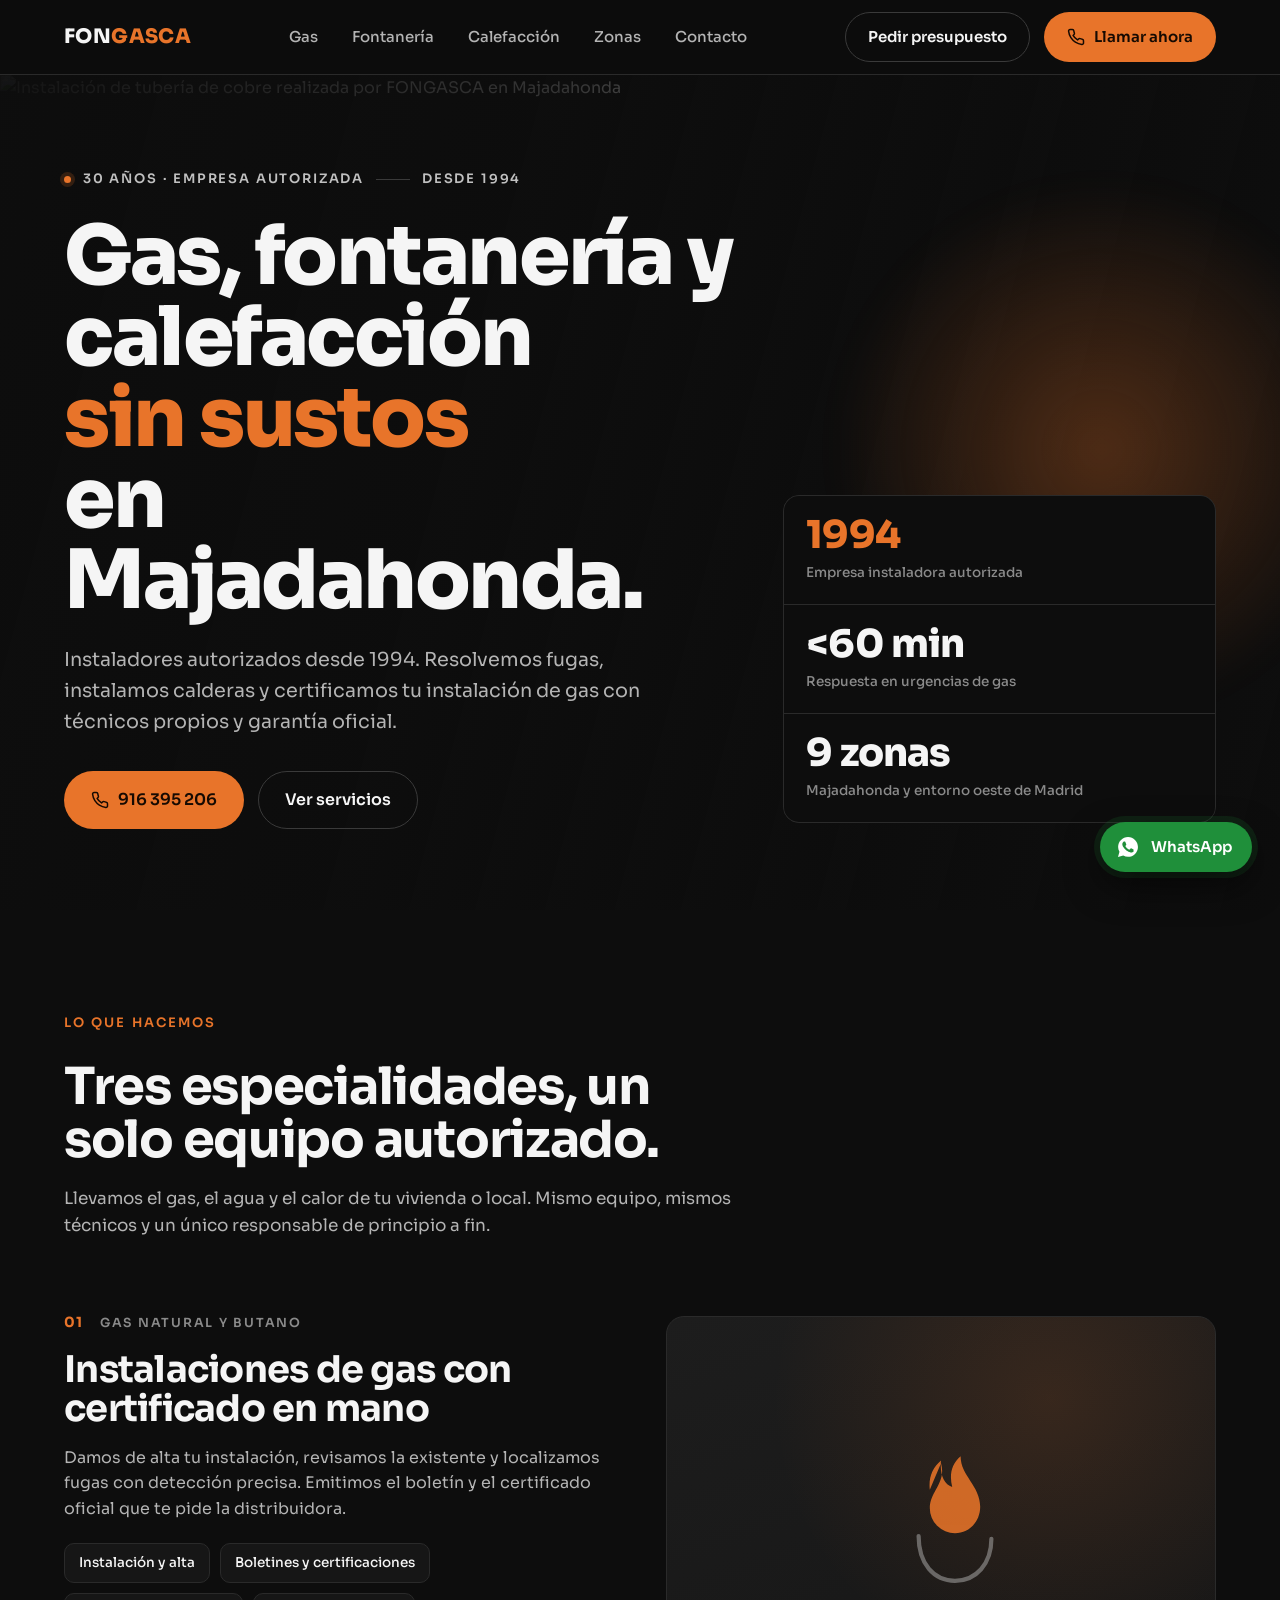
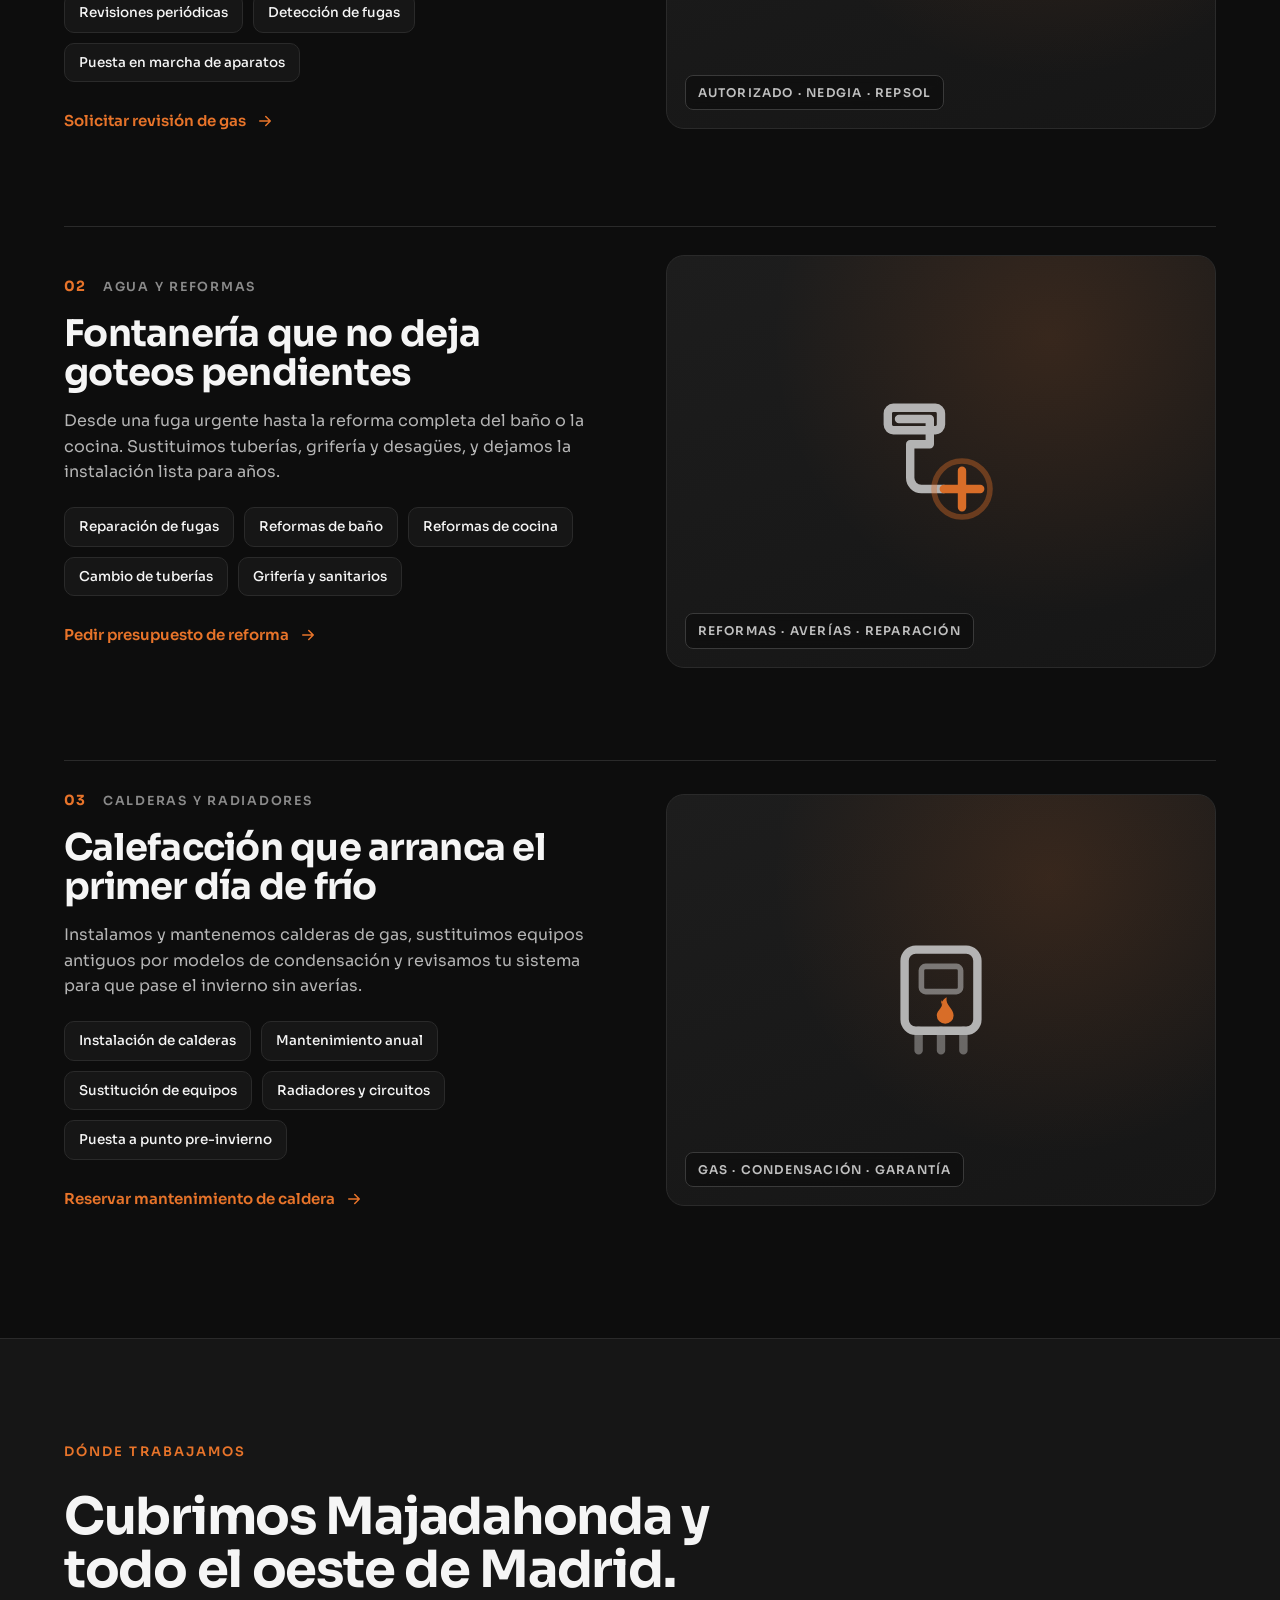
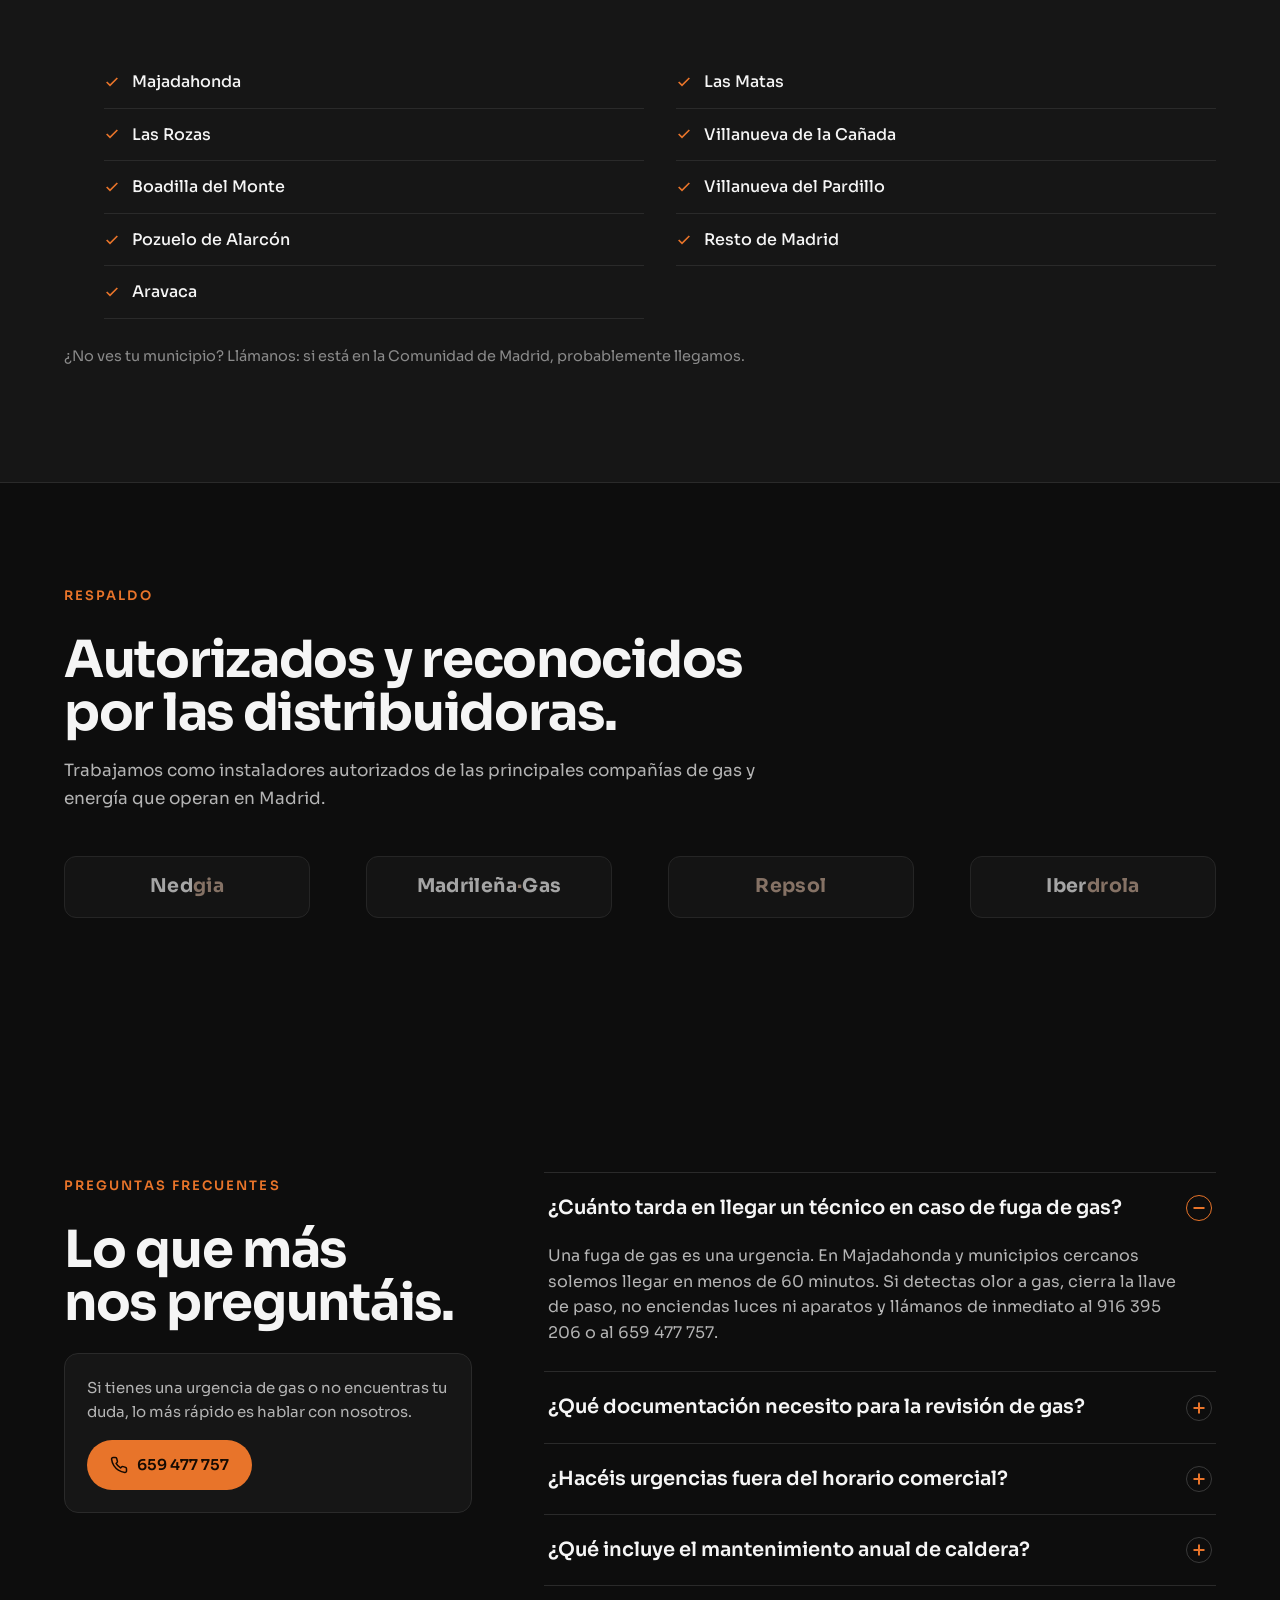
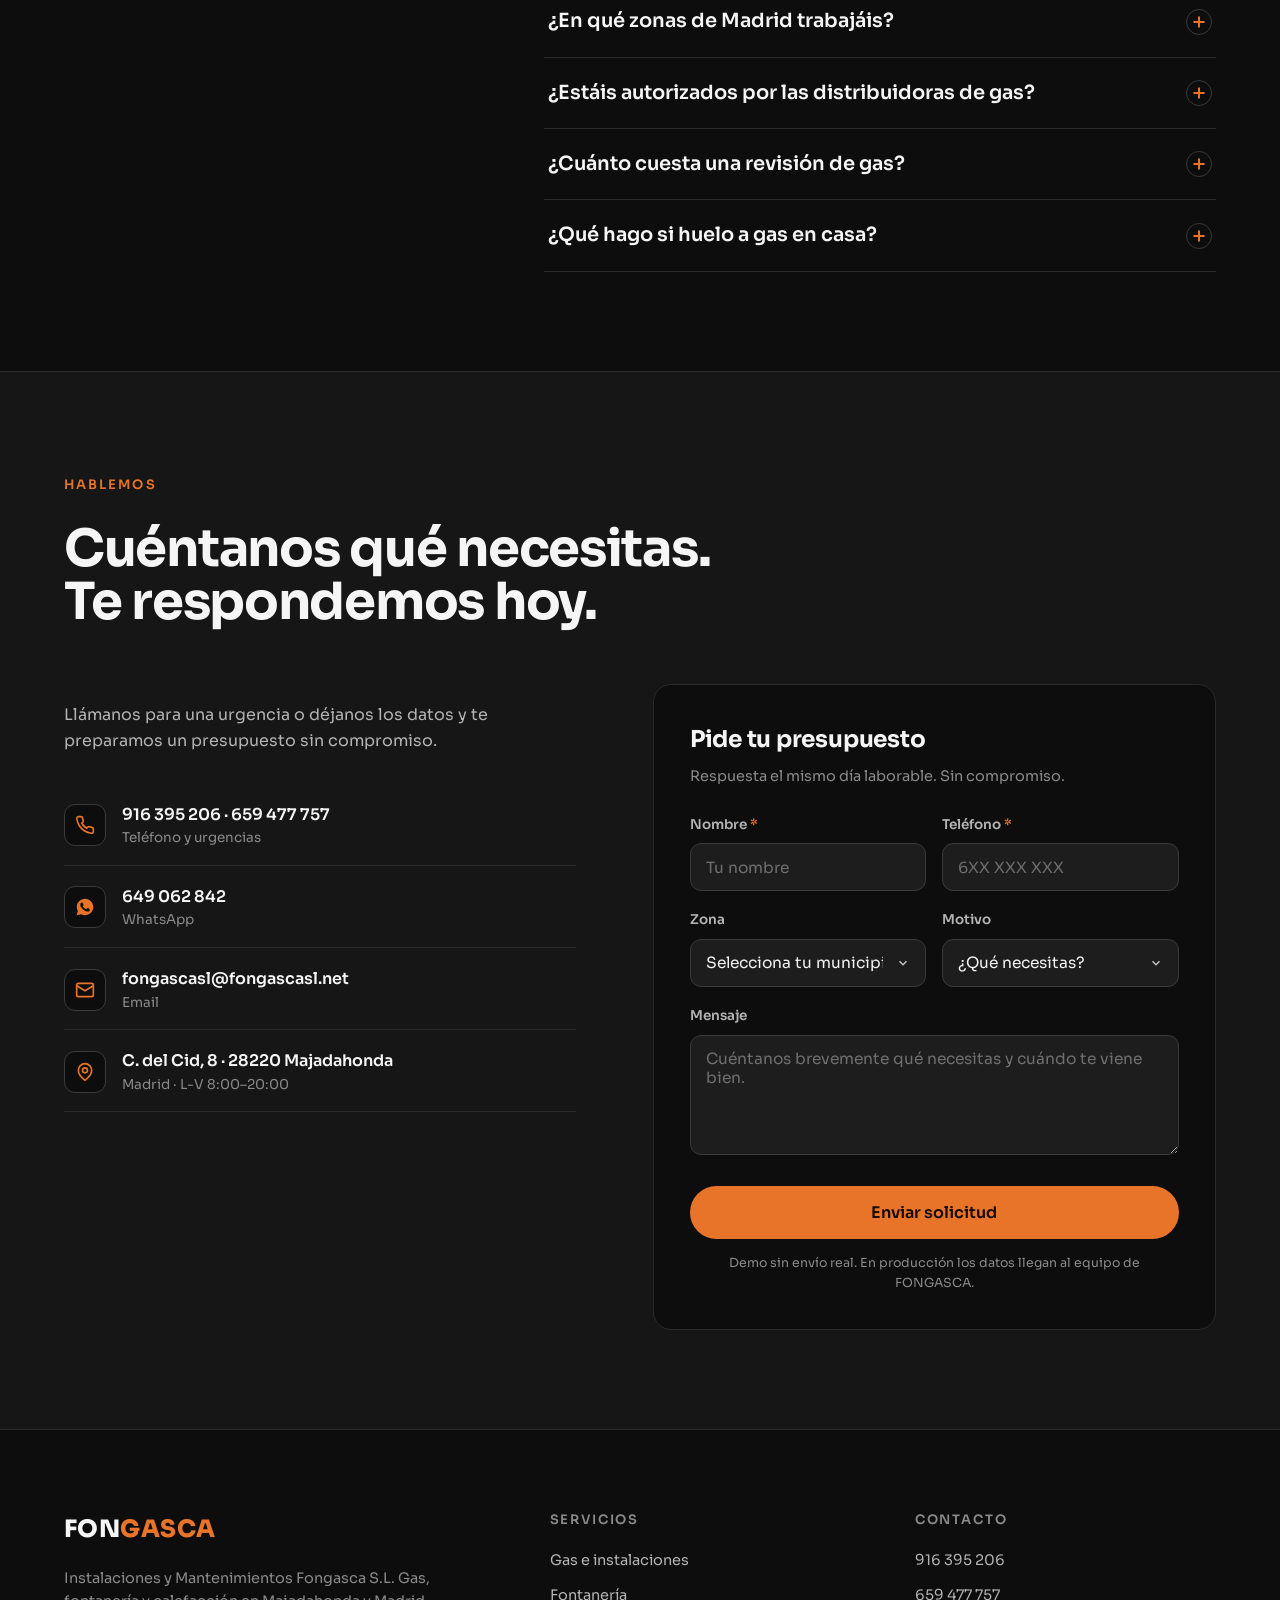
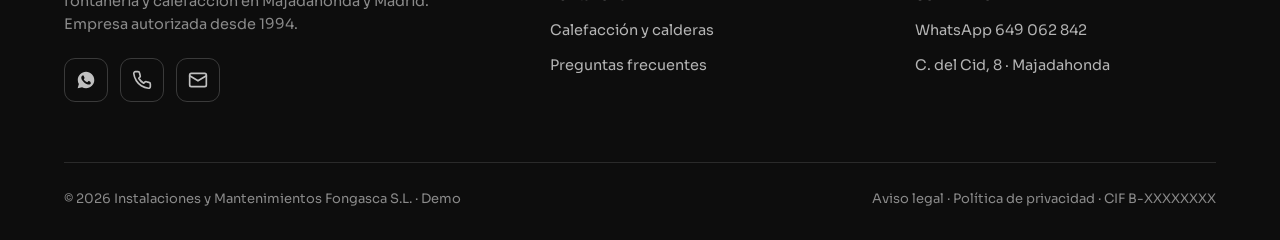
==== index.html @ b3e2d8f8 "Eliminar iframe del mapa de la sección Zonas Quita por completo la sección del mapa (iframe de OpenS" ====
<!DOCTYPE html>
<html lang="es">
<head>
<meta charset="UTF-8">
<meta name="viewport" content="width=device-width, initial-scale=1">
<title>Fontanería, Gas y Calefacción Majadahonda · FONGASCA · Desde 1994</title>
<meta name="description" content="Instalación y mantenimiento de gas, fontanería y calefacción en Majadahonda y Madrid. Empresa autorizada desde 1994. Urgencias 24h. Llama: 916 395 206">
<meta name="author" content="FONGASCA S.L.">
<meta name="robots" content="index, follow, max-image-preview:large">
<meta name="theme-color" content="#0d0d0d">

<!-- GEO signals -->
<meta name="geo.region" content="ES-MD">
<meta name="geo.placename" content="Majadahonda, Madrid, España">
<meta name="ICBM" content="40.4703, -3.8851">

<!-- Open Graph -->
<meta property="og:type" content="website">
<meta property="og:locale" content="es_ES">
<meta property="og:site_name" content="FONGASCA S.L.">
<meta property="og:title" content="Fontanería, Gas y Calefacción Majadahonda · FONGASCA · Desde 1994">
<meta property="og:description" content="Instalación y mantenimiento de gas, fontanería y calefacción en Majadahonda y Madrid. Empresa autorizada desde 1994. Urgencias 24h.">
<meta property="og:image" content="https://fongascasl.net/wp-content/uploads/tuberias-cobre-Fongasca-Majadahonda-Madrid.jpg">
<meta property="og:image:width" content="1200">
<meta property="og:image:height" content="630">
<meta property="og:image:alt" content="Instalación de tubería de cobre realizada por FONGASCA en Majadahonda, Madrid">

<!-- Twitter -->
<meta name="twitter:card" content="summary_large_image">
<meta name="twitter:title" content="Fontanería, Gas y Calefacción Majadahonda · FONGASCA · Desde 1994">
<meta name="twitter:description" content="Gas, fontanería y calefacción en Majadahonda y Madrid. Empresa autorizada desde 1994. Urgencias 24h.">
<meta name="twitter:image" content="https://fongascasl.net/wp-content/uploads/tuberias-cobre-Fongasca-Majadahonda-Madrid.jpg">

<link rel="preconnect" href="https://fonts.googleapis.com">
<link rel="preconnect" href="https://fonts.gstatic.com" crossorigin>
<link rel="preconnect" href="https://fongascasl.net">
<link href="https://fonts.googleapis.com/css2?family=Sora:wght@300;400;500;600;700;800&display=swap" rel="stylesheet">

<!-- JSON-LD: LocalBusiness + AggregateRating -->
<script type="application/ld+json">
{
  "@context": "https://schema.org",
  "@type": "PlumbingService",
  "@id": "https://fongascasl.net/#business",
  "name": "Instalaciones y Mantenimientos Fongasca S.L.",
  "alternateName": "FONGASCA S.L.",
  "description": "Empresa autorizada de instalación y mantenimiento de gas, fontanería y calefacción en Majadahonda y Madrid desde 1994.",
  "url": "https://fongascasl.net/",
  "logo": "https://fongascasl.net/wp-content/uploads/logo-fongasca-1.png",
  "image": "https://fongascasl.net/wp-content/uploads/tuberias-cobre-Fongasca-Majadahonda-Madrid.jpg",
  "telephone": "+34916395206",
  "email": "fongascasl@fongascasl.net",
  "foundingDate": "1994",
  "priceRange": "€€",
  "address": {
    "@type": "PostalAddress",
    "streetAddress": "C. del Cid, 8",
    "addressLocality": "Majadahonda",
    "addressRegion": "Madrid",
    "postalCode": "28220",
    "addressCountry": "ES"
  },
  "geo": {
    "@type": "GeoCoordinates",
    "latitude": 40.4703,
    "longitude": -3.8851
  },
  "openingHoursSpecification": [{
    "@type": "OpeningHoursSpecification",
    "dayOfWeek": ["Monday", "Tuesday", "Wednesday", "Thursday", "Friday"],
    "opens": "08:00",
    "closes": "20:00"
  }],
  "areaServed": [
    {"@type": "City", "name": "Majadahonda"},
    {"@type": "City", "name": "Las Rozas"},
    {"@type": "City", "name": "Boadilla del Monte"},
    {"@type": "City", "name": "Pozuelo de Alarcón"},
    {"@type": "City", "name": "Aravaca"},
    {"@type": "City", "name": "Las Matas"},
    {"@type": "City", "name": "Villanueva de la Cañada"},
    {"@type": "City", "name": "Villanueva del Pardillo"},
    {"@type": "City", "name": "Madrid"}
  ],
  "makesOffer": [
    {"@type": "Offer", "itemOffered": {"@type": "Service", "name": "Instalación y mantenimiento de gas"}},
    {"@type": "Offer", "itemOffered": {"@type": "Service", "name": "Fontanería y reformas de baño y cocina"}},
    {"@type": "Offer", "itemOffered": {"@type": "Service", "name": "Instalación y mantenimiento de calefacción y calderas"}}
  ],
  "aggregateRating": {
    "@type": "AggregateRating",
    "ratingValue": "5",
    "reviewCount": "47",
    "bestRating": "5",
    "worstRating": "1"
  }
}
</script>

<!-- JSON-LD: BreadcrumbList -->
<script type="application/ld+json">
{
  "@context": "https://schema.org",
  "@type": "BreadcrumbList",
  "itemListElement": [
    {"@type": "ListItem", "position": 1, "name": "Inicio", "item": "https://fongascasl.net/"},
    {"@type": "ListItem", "position": 2, "name": "Servicios", "item": "https://fongascasl.net/#servicios"},
    {"@type": "ListItem", "position": 3, "name": "Contacto", "item": "https://fongascasl.net/#contacto"}
  ]
}
</script>

<!-- JSON-LD: HowTo -->
<script type="application/ld+json">
{
  "@context": "https://schema.org",
  "@type": "HowTo",
  "name": "Cómo solicitar un servicio de gas o fontanería en Majadahonda",
  "description": "Proceso para solicitar un servicio de gas, fontanería o calefacción con FONGASCA en Majadahonda y Madrid.",
  "totalTime": "PT24H",
  "step": [
    {"@type": "HowToStep", "position": 1, "name": "Contacta", "text": "Llámanos o escríbenos por WhatsApp."},
    {"@type": "HowToStep", "position": 2, "name": "Diagnóstico", "text": "Describimos la avería o instalación que necesitas."},
    {"@type": "HowToStep", "position": 3, "name": "Técnico", "text": "Enviamos un técnico autorizado a tu domicilio."},
    {"@type": "HowToStep", "position": 4, "name": "Garantía", "text": "Trabajo garantizado con certificado oficial."}
  ]
}
</script>

<!-- JSON-LD: FAQPage (sincronizado con el DOM) -->
<script type="application/ld+json">
{
  "@context": "https://schema.org",
  "@type": "FAQPage",
  "mainEntity": [
    {"@type": "Question", "name": "¿Cuánto tarda en llegar un técnico en caso de fuga de gas?", "acceptedAnswer": {"@type": "Answer", "text": "Una fuga de gas es una urgencia. En Majadahonda y municipios cercanos solemos llegar en menos de 60 minutos. Si detectas olor a gas, cierra la llave de paso, no enciendas luces ni aparatos y llámanos de inmediato al 916 395 206 o al 659 477 757."}},
    {"@type": "Question", "name": "¿Qué documentación necesito para la revisión de gas?", "acceptedAnswer": {"@type": "Answer", "text": "Para la revisión periódica de gas basta con el DNI del titular y, si lo tienes a mano, el último certificado o boletín de la instalación. Nosotros emitimos el certificado oficial correspondiente al finalizar la revisión."}},
    {"@type": "Question", "name": "¿Hacéis urgencias fuera del horario comercial?", "acceptedAnswer": {"@type": "Answer", "text": "Sí. Atendemos urgencias de gas, fugas de agua y averías de calefacción fuera del horario habitual. Para urgencias el canal más rápido es el teléfono 659 477 757 o el WhatsApp 649 062 842."}},
    {"@type": "Question", "name": "¿Qué incluye el mantenimiento anual de caldera?", "acceptedAnswer": {"@type": "Answer", "text": "El mantenimiento anual incluye limpieza del quemador y del intercambiador, revisión de la combustión y de presiones, comprobación de la estanqueidad, análisis de gases y emisión del certificado. Dejamos la caldera lista y segura para la temporada de frío."}},
    {"@type": "Question", "name": "¿En qué zonas de Madrid trabajáis?", "acceptedAnswer": {"@type": "Answer", "text": "Trabajamos en Majadahonda, Las Rozas, Boadilla del Monte, Pozuelo de Alarcón, Aravaca, Las Matas, Villanueva de la Cañada, Villanueva del Pardillo y el resto de la Comunidad de Madrid."}},
    {"@type": "Question", "name": "¿Estáis autorizados por las distribuidoras de gas?", "acceptedAnswer": {"@type": "Answer", "text": "Sí. Somos empresa instaladora autorizada desde 1994 y colaboramos con Nedgia, Madrileña de Gas, Repsol e Iberdrola. Todos nuestros trabajos se entregan con el certificado oficial correspondiente."}},
    {"@type": "Question", "name": "¿Cuánto cuesta una revisión de gas?", "acceptedAnswer": {"@type": "Answer", "text": "El precio depende del tipo de instalación y de los aparatos a revisar. Te damos un presupuesto cerrado y sin compromiso antes de empezar: llámanos al 916 395 206 o escríbenos por WhatsApp al 649 062 842."}},
    {"@type": "Question", "name": "¿Qué hago si huelo a gas en casa?", "acceptedAnswer": {"@type": "Answer", "text": "Cierra la llave general de gas, abre puertas y ventanas para ventilar y no acciones ningún interruptor, timbre ni aparato eléctrico. Sal de la vivienda y llámanos desde fuera al 916 395 206 o al 659 477 757."}}
  ]
}
</script>

<style>
:root{
  --bg:#0d0d0d;
  --bg-elev:#161616;
  --bg-elev-2:#1d1d1d;
  --fire:#E8742A;
  --fire-soft:#f0945a;
  --silver:#C0C0C0;
  --ink:#F5F5F5;
  --ink-dim:#b4b4b4;
  --ink-faint:#8a8a8a;
  --line:#2a2a2a;
  --line-bright:#3a3a3a;
  --maxw:1280px;
  --z-fab:60;
  --z-header:50;
  --z-overlay:40;
}
*{box-sizing:border-box}
html{scroll-behavior:smooth}
@media (prefers-reduced-motion: reduce){html{scroll-behavior:auto}}
body{
  margin:0;
  background:var(--bg);
  color:var(--ink);
  font-family:'Sora',system-ui,-apple-system,sans-serif;
  font-weight:400;
  line-height:1.6;
  -webkit-font-smoothing:antialiased;
  text-rendering:optimizeLegibility;
  overflow-x:hidden;
}
a{color:inherit;text-decoration:none}
img{display:block;max-width:100%}
button{font-family:inherit;cursor:pointer}
::selection{background:var(--fire);color:#0d0d0d}
:focus-visible{outline:2px solid var(--fire);outline-offset:3px;border-radius:2px}

.wrap{max-width:var(--maxw);margin-inline:auto;padding-inline:clamp(20px,5vw,64px)}

/* ---------- Header ---------- */
.site-header{
  position:sticky;top:0;z-index:var(--z-header);
  background:rgba(13,13,13,0.82);
  backdrop-filter:saturate(140%) blur(10px);
  border-bottom:1px solid var(--line);
}
.header-inner{display:flex;align-items:center;justify-content:space-between;gap:24px;height:74px}
.brand{display:flex;align-items:center;gap:14px;min-width:0}
.brand img{height:38px;width:auto}
.brand-fallback{font-weight:800;letter-spacing:.02em;font-size:20px;color:var(--ink)}
.brand-fallback span{color:var(--fire)}
.nav{display:flex;align-items:center;gap:34px}
.nav a{font-size:15px;font-weight:500;color:var(--ink-dim);position:relative;padding-block:6px;transition:color .2s ease}
.nav a:hover{color:var(--ink)}
.nav a::after{content:"";position:absolute;left:0;bottom:0;height:2px;width:0;background:var(--fire);transition:width .25s ease}
.nav a:hover::after{width:100%}
.btn{
  display:inline-flex;align-items:center;gap:9px;
  font-weight:600;font-size:15px;border-radius:999px;
  padding:12px 22px;border:1px solid transparent;
  transition:transform .15s ease, background .2s ease, border-color .2s ease;
  min-height:44px;
}
.btn:active{transform:scale(.97)}
.btn-fire{background:var(--fire);color:#160a02}
.btn-fire:hover{background:var(--fire-soft)}
.btn-ghost{border-color:var(--line-bright);color:var(--ink)}
.btn-ghost:hover{border-color:var(--silver);background:var(--bg-elev)}
.header-cta{display:flex;align-items:center;gap:14px}
.nav-toggle{display:none;background:none;border:1px solid var(--line-bright);border-radius:10px;width:46px;height:46px;color:var(--ink)}
.nav-toggle svg{width:22px;height:22px}

/* ---------- Hero ---------- */
.hero{position:relative;min-height:clamp(620px,92vh,920px);display:flex;align-items:flex-end;overflow:hidden}
.hero-media{position:absolute;inset:0;z-index:0}
.hero-media img{width:100%;height:100%;object-fit:cover;object-position:center 30%;filter:contrast(1.05) brightness(.62) saturate(1.05)}
.hero-media::after{
  content:"";position:absolute;inset:0;
  background:
    linear-gradient(105deg, rgba(13,13,13,.95) 0%, rgba(13,13,13,.72) 38%, rgba(13,13,13,.18) 70%, rgba(13,13,13,.55) 100%),
    linear-gradient(0deg, rgba(13,13,13,.96) 2%, rgba(13,13,13,0) 42%);
}
.hero-glow{position:absolute;z-index:1;right:-10%;top:8%;width:48vw;height:48vw;max-width:680px;max-height:680px;
  background:radial-gradient(circle, rgba(232,116,42,.30), rgba(232,116,42,0) 62%);filter:blur(14px);pointer-events:none}
.hero-inner{position:relative;z-index:2;width:100%;padding-block:clamp(56px,9vh,120px)}
.hero-grid{display:grid;grid-template-columns:minmax(0,1.55fr) minmax(0,1fr);gap:48px;align-items:end}
.credential{
  display:inline-flex;align-items:center;gap:12px;
  font-size:13px;font-weight:600;letter-spacing:.14em;text-transform:uppercase;
  color:var(--silver);margin-bottom:26px;
}
.credential .dot{width:7px;height:7px;border-radius:50%;background:var(--fire);box-shadow:0 0 0 4px rgba(232,116,42,.18)}
.credential .bar{width:34px;height:1px;background:var(--line-bright)}
h1.hero-title{
  font-size:clamp(2.6rem,6.4vw,5.4rem);
  line-height:.99;font-weight:800;letter-spacing:-.03em;
  margin:0 0 24px;text-wrap:balance;
}
h1.hero-title em{font-style:normal;color:var(--fire);display:inline-block}
.hero-sub{font-size:clamp(1.02rem,1.5vw,1.22rem);color:var(--ink-dim);max-width:46ch;margin:0 0 34px;text-wrap:pretty}
.hero-actions{display:flex;flex-wrap:wrap;gap:14px;align-items:center}
.hero-actions .btn{padding:15px 26px;font-size:16px}
.hero-side{padding-bottom:6px}
.hero-stats{display:grid;gap:1px;background:var(--line);border:1px solid var(--line);border-radius:16px;overflow:hidden}
.hero-stat{background:var(--bg);padding:20px 22px}
.hero-stat b{display:block;font-size:clamp(1.7rem,3vw,2.4rem);font-weight:800;color:var(--ink);letter-spacing:-.02em;line-height:1}
.hero-stat span{display:block;margin-top:8px;font-size:13.5px;color:var(--ink-faint);font-weight:500}
.hero-stat.accent b{color:var(--fire)}

/* ---------- Section shared ---------- */
.section{padding-block:clamp(72px,11vh,140px);position:relative}
.section-head{max-width:62ch}
.kicker{font-size:13px;font-weight:600;letter-spacing:.16em;text-transform:uppercase;color:var(--fire)}
h2.section-title{font-size:clamp(1.9rem,4.2vw,3.2rem);font-weight:700;letter-spacing:-.025em;line-height:1.04;margin:.5em 0 0;text-wrap:balance}
.section-lead{color:var(--ink-dim);font-size:1.06rem;margin-top:18px;max-width:54ch;text-wrap:pretty}

/* ---------- Servicios (editorial asimétrico) ---------- */
.services{display:flex;flex-direction:column;gap:clamp(28px,5vw,64px);margin-top:clamp(44px,6vw,72px)}
.svc{
  display:grid;gap:clamp(24px,4vw,56px);align-items:center;
  grid-template-columns:minmax(0,1fr) minmax(0,1fr);
  padding-block:clamp(20px,3vw,28px);
  border-top:1px solid var(--line);
}
.svc:first-child{border-top:none;padding-top:0}
.svc:nth-child(even) .svc-visual{order:2}
.svc-index{display:flex;align-items:baseline;gap:16px;margin-bottom:18px}
.svc-index .num{font-size:14px;font-weight:700;color:var(--fire);letter-spacing:.1em}
.svc-index .tag{font-size:12.5px;font-weight:600;letter-spacing:.14em;text-transform:uppercase;color:var(--ink-faint)}
.svc h3{font-size:clamp(1.55rem,3vw,2.3rem);font-weight:700;letter-spacing:-.02em;margin:0 0 16px;line-height:1.05}
.svc p{color:var(--ink-dim);margin:0 0 22px;max-width:48ch}
.svc-list{list-style:none;margin:0 0 26px;padding:0;display:flex;flex-wrap:wrap;gap:10px}
.svc-list li{
  font-size:13.5px;font-weight:500;color:var(--ink);
  background:var(--bg-elev);border:1px solid var(--line);
  padding:8px 14px;border-radius:10px;
}
.svc-link{display:inline-flex;align-items:center;gap:10px;font-weight:600;color:var(--fire);font-size:15px}
.svc-link svg{width:18px;height:18px;transition:transform .2s ease}
.svc-link:hover svg{transform:translateX(4px)}
.svc-visual{
  position:relative;border-radius:18px;overflow:hidden;border:1px solid var(--line);
  background:linear-gradient(160deg,var(--bg-elev-2),var(--bg-elev));
  aspect-ratio:4/3;display:flex;align-items:center;justify-content:center;
}
.svc-visual .icon{width:clamp(96px,18vw,168px);height:auto;color:var(--silver);opacity:.92}
.svc-visual .icon .fire{color:var(--fire)}
.svc-visual::before{content:"";position:absolute;inset:0;background:radial-gradient(circle at 70% 20%,rgba(232,116,42,.14),transparent 55%)}
.svc-visual .badge{position:absolute;left:18px;bottom:18px;font-size:12px;font-weight:600;letter-spacing:.1em;text-transform:uppercase;color:var(--silver);background:rgba(13,13,13,.7);border:1px solid var(--line-bright);padding:7px 12px;border-radius:8px;backdrop-filter:blur(4px)}

/* ---------- Zonas ---------- */
.zonas{background:var(--bg-elev);border-block:1px solid var(--line)}
.zonas-text{margin-top:clamp(40px,6vw,60px)}
.zonas-list{columns:2;column-gap:32px}
.zonas-list .z{
  break-inside:avoid;display:flex;align-items:center;gap:12px;
  padding:13px 0;border-bottom:1px solid var(--line);font-size:16px;font-weight:500;
}
.zonas-list .z svg{width:16px;height:16px;color:var(--fire);flex:none}
.zonas-note{margin-top:26px;color:var(--ink-faint);font-size:14.5px}

/* ---------- Colaboradores ---------- */
.partners-row{display:flex;flex-wrap:wrap;align-items:center;gap:clamp(20px,5vw,56px);margin-top:44px}
.partner{
  display:flex;align-items:center;justify-content:center;
  height:62px;padding:0 28px;border-radius:12px;
  border:1px solid var(--line);background:var(--bg-elev);
  color:var(--silver);font-weight:700;letter-spacing:.02em;font-size:19px;
  filter:saturate(.2);opacity:.85;transition:opacity .25s ease, filter .25s ease, border-color .25s ease;
  flex:1 1 160px;min-width:150px;
}
.partner:hover{opacity:1;filter:saturate(1);border-color:var(--line-bright)}
.partner b{color:var(--fire)}

/* ---------- FAQ ---------- */
.faq-wrap{display:grid;grid-template-columns:minmax(0,.85fr) minmax(0,1.4fr);gap:clamp(36px,6vw,72px);margin-top:clamp(36px,5vw,56px);align-items:start}
.faq-aside{position:sticky;top:100px}
.faq-aside .help{margin-top:24px;padding:22px;border:1px solid var(--line);border-radius:14px;background:var(--bg-elev)}
.faq-aside .help p{margin:0 0 16px;color:var(--ink-dim);font-size:15px}
.faq-list{border-top:1px solid var(--line)}
.faq-item{border-bottom:1px solid var(--line)}
.faq-q{
  width:100%;text-align:left;background:none;border:0;color:var(--ink);
  display:flex;align-items:center;justify-content:space-between;gap:20px;
  padding:22px 4px;font-size:clamp(1.02rem,1.7vw,1.22rem);font-weight:600;line-height:1.35;
}
.faq-q:hover{color:var(--fire-soft)}
.faq-icon{flex:none;width:26px;height:26px;border:1px solid var(--line-bright);border-radius:50%;position:relative;transition:border-color .2s ease}
.faq-icon::before,.faq-icon::after{content:"";position:absolute;background:var(--fire);left:50%;top:50%;transition:transform .3s cubic-bezier(.2,.7,.2,1)}
.faq-icon::before{width:11px;height:2px;transform:translate(-50%,-50%)}
.faq-icon::after{width:2px;height:11px;transform:translate(-50%,-50%)}
.faq-item[open] .faq-icon::after{transform:translate(-50%,-50%) scaleY(0)}
.faq-item[open] .faq-icon{border-color:var(--fire)}
.faq-a{overflow:hidden}
.faq-a p{margin:0;padding:0 40px 26px 4px;color:var(--ink-dim);max-width:64ch;text-wrap:pretty}
/* native details animation-safe: content visible by default */

/* ---------- Contacto ---------- */
.contact{background:var(--bg-elev);border-top:1px solid var(--line)}
.contact-grid{display:grid;grid-template-columns:minmax(0,1fr) minmax(0,1.1fr);gap:clamp(40px,6vw,80px);margin-top:clamp(40px,5vw,56px);align-items:start}
.contact-info .lead{color:var(--ink-dim);max-width:42ch;margin:18px 0 32px}
.contact-lines{list-style:none;padding:0;margin:0;display:flex;flex-direction:column;gap:2px}
.contact-lines li a, .contact-lines li div{
  display:flex;align-items:center;gap:16px;padding:16px 0;border-bottom:1px solid var(--line);
}
.contact-lines .ci{flex:none;width:42px;height:42px;border-radius:11px;border:1px solid var(--line-bright);display:flex;align-items:center;justify-content:center;color:var(--fire);background:var(--bg)}
.contact-lines .ci svg{width:20px;height:20px}
.contact-lines .ct b{display:block;font-size:16px;font-weight:600;color:var(--ink)}
.contact-lines .ct span{display:block;font-size:13.5px;color:var(--ink-faint)}
.contact-lines li a:hover .ct b{color:var(--fire-soft)}

form.form{background:var(--bg);border:1px solid var(--line);border-radius:18px;padding:clamp(24px,3vw,36px)}
.form h3{margin:0 0 6px;font-size:1.45rem;font-weight:700;letter-spacing:-.01em}
.form .fsub{color:var(--ink-faint);font-size:14.5px;margin:0 0 26px}
.field{margin-bottom:18px}
.field label{display:block;font-size:13.5px;font-weight:600;color:var(--ink-dim);margin-bottom:8px}
.field label .req{color:var(--fire)}
.field input,.field select,.field textarea{
  width:100%;background:var(--bg-elev-2);border:1px solid var(--line-bright);
  color:var(--ink);border-radius:11px;padding:13px 15px;font-size:15.5px;font-family:inherit;
  min-height:48px;transition:border-color .18s ease, background .18s ease;
}
.field textarea{min-height:120px;resize:vertical}
.field input::placeholder,.field textarea::placeholder{color:#6f6f6f}
.field input:focus,.field select:focus,.field textarea:focus{outline:none;border-color:var(--fire);background:var(--bg)}
.field select{appearance:none;background-image:url("data:image/svg+xml,%3Csvg xmlns='http://www.w3.org/2000/svg' width='14' height='14' viewBox='0 0 24 24' fill='none' stroke='%23C0C0C0' stroke-width='2.5'%3E%3Cpath d='M6 9l6 6 6-6'/%3E%3C/svg%3E");background-repeat:no-repeat;background-position:right 15px center;padding-right:42px}
.field-row{display:grid;grid-template-columns:1fr 1fr;gap:16px}
.form .btn{width:100%;justify-content:center;padding:15px;font-size:16px;margin-top:6px}
.form-note{font-size:12.5px;color:var(--ink-faint);margin:14px 0 0;text-align:center}
.form-success{display:none;align-items:center;gap:12px;background:rgba(232,116,42,.1);border:1px solid var(--fire);color:var(--ink);padding:14px 16px;border-radius:11px;font-size:14.5px;margin-bottom:20px}
.form-success svg{width:20px;height:20px;color:var(--fire);flex:none}
.form-success.show{display:flex}

/* ---------- WhatsApp FAB ---------- */
.fab{
  position:fixed;right:clamp(16px,3vw,28px);bottom:clamp(16px,3vw,28px);z-index:var(--z-fab);
  display:inline-flex;align-items:center;gap:11px;
  background:#1f8f3a;color:#fff;font-weight:600;font-size:15px;
  padding:13px 20px 13px 16px;border-radius:999px;
  box-shadow:0 14px 34px rgba(0,0,0,.5), 0 0 0 6px rgba(31,143,58,.16);
  transition:transform .15s ease, box-shadow .2s ease;
}
.fab:hover{transform:translateY(-2px)}
.fab svg{width:24px;height:24px}
.fab .fab-txt{white-space:nowrap}

/* ---------- Footer ---------- */
.site-footer{border-top:1px solid var(--line);background:var(--bg);padding-block:clamp(56px,8vw,80px) 30px}
.footer-grid{display:grid;grid-template-columns:1.4fr 1fr 1fr;gap:clamp(32px,5vw,64px)}
.footer-brand .brand-fallback{font-size:24px}
.footer-brand p{color:var(--ink-faint);font-size:14.5px;max-width:34ch;margin:18px 0 22px}
.socials{display:flex;gap:12px}
.socials a{width:44px;height:44px;border:1px solid var(--line-bright);border-radius:11px;display:flex;align-items:center;justify-content:center;color:var(--silver);transition:color .2s ease,border-color .2s ease}
.socials a:hover{color:var(--fire);border-color:var(--fire)}
.socials svg{width:20px;height:20px}
.footer-col h4{font-size:13px;letter-spacing:.14em;text-transform:uppercase;color:var(--ink-faint);margin:0 0 18px;font-weight:600}
.footer-col ul{list-style:none;margin:0;padding:0;display:flex;flex-direction:column;gap:12px}
.footer-col a,.footer-col li{color:var(--ink-dim);font-size:14.5px}
.footer-col a:hover{color:var(--ink)}
.footer-bottom{display:flex;flex-wrap:wrap;justify-content:space-between;gap:16px;margin-top:clamp(40px,6vw,60px);padding-top:26px;border-top:1px solid var(--line);color:var(--ink-faint);font-size:13px}
.footer-bottom a{color:var(--ink-faint)}
.footer-bottom a:hover{color:var(--ink-dim)}

/* ---------- Reveal motion (enhancement only) ---------- */
.reveal{opacity:0;transform:translateY(22px);transition:opacity .7s cubic-bezier(.2,.7,.2,1),transform .7s cubic-bezier(.2,.7,.2,1)}
.reveal.in{opacity:1;transform:none}
@media (prefers-reduced-motion: reduce){
  .reveal{opacity:1 !important;transform:none !important;transition:none}
  *{scroll-behavior:auto !important}
}

/* ---------- Responsive ---------- */
@media (max-width:900px){
  .nav,.header-cta .btn-ghost{display:none}
  .nav-toggle{display:inline-flex;align-items:center;justify-content:center}
  .header-cta{gap:10px}
  .nav.open{display:flex;position:absolute;top:74px;left:0;right:0;flex-direction:column;gap:0;
    background:var(--bg);border-bottom:1px solid var(--line);padding:8px clamp(20px,5vw,64px) 18px}
  .nav.open a{padding:15px 0;border-bottom:1px solid var(--line);width:100%}
  .nav.open a::after{display:none}
  .hero-grid{grid-template-columns:1fr;gap:40px}
  .hero-stats{grid-template-columns:repeat(3,1fr)}
  .hero-stat{padding:16px}
  .svc{grid-template-columns:1fr;gap:24px}
  .svc:nth-child(even) .svc-visual{order:0}
  .faq-wrap,.contact-grid{grid-template-columns:1fr}
  .faq-aside{position:static}
  .footer-grid{grid-template-columns:1fr 1fr}
  .footer-brand{grid-column:1/-1}
}
@media (max-width:600px){
  .header-inner{height:64px}
  .site-header{}
  .brand img{height:32px}
  .hero{min-height:auto;padding-top:20px}
  .hero-stats{grid-template-columns:1fr;gap:1px}
  .hero-stat{display:flex;align-items:baseline;gap:14px}
  .hero-stat b{font-size:1.9rem}
  .hero-stat span{margin-top:0}
  .hero-actions{flex-direction:column;align-items:stretch}
  .hero-actions .btn{justify-content:center}
  .zonas-list{columns:1}
  .field-row{grid-template-columns:1fr}
  .partner{flex-basis:100%}
  .footer-grid{grid-template-columns:1fr}
  .fab .fab-txt{display:none}
  .fab{padding:14px;border-radius:50%}
}
</style>
</head>
<body>

<!-- ============ HEADER ============ -->
<header class="site-header">
  <div class="wrap header-inner">
    <a class="brand" href="#inicio" aria-label="FONGASCA — Inicio">
      <img src="https://fongascasl.net/wp-content/uploads/logo-fongasca-1.png" alt="FONGASCA S.L." width="150" height="38"
           onerror="this.style.display='none';this.nextElementSibling.style.display='inline'">
      <span class="brand-fallback" style="display:none">FON<span>GASCA</span></span>
    </a>
    <nav class="nav" id="nav" aria-label="Navegación principal">
      <a href="#gas">Gas</a>
      <a href="#fontaneria">Fontanería</a>
      <a href="#calefaccion">Calefacción</a>
      <a href="#zonas">Zonas</a>
      <a href="#contacto">Contacto</a>
    </nav>
    <div class="header-cta">
      <a class="btn btn-ghost" href="#contacto">Pedir presupuesto</a>
      <a class="btn btn-fire" href="tel:+34916395206">
        <svg width="18" height="18" viewBox="0 0 24 24" fill="none" stroke="currentColor" stroke-width="2" stroke-linecap="round" stroke-linejoin="round" aria-hidden="true"><path d="M22 16.92v3a2 2 0 0 1-2.18 2 19.79 19.79 0 0 1-8.63-3.07 19.5 19.5 0 0 1-6-6 19.79 19.79 0 0 1-3.07-8.67A2 2 0 0 1 4.11 2h3a2 2 0 0 1 2 1.72c.13.96.36 1.9.7 2.81a2 2 0 0 1-.45 2.11L8.09 9.91a16 16 0 0 0 6 6l1.27-1.27a2 2 0 0 1 2.11-.45c.91.34 1.85.57 2.81.7A2 2 0 0 1 22 16.92z"/></svg>
        Llamar ahora
      </a>
      <button class="nav-toggle" id="navToggle" aria-label="Abrir menú" aria-expanded="false" aria-controls="nav">
        <svg viewBox="0 0 24 24" fill="none" stroke="currentColor" stroke-width="2" stroke-linecap="round"><path d="M3 6h18M3 12h18M3 18h18"/></svg>
      </button>
    </div>
  </div>
</header>

<main id="inicio">

<!-- ============ HERO ============ -->
<section class="hero">
  <div class="hero-media">
    <img src="https://fongascasl.net/wp-content/uploads/tuberias-cobre-Fongasca-Majadahonda-Madrid.jpg"
         alt="Instalación de tubería de cobre realizada por FONGASCA en Majadahonda" width="1920" height="1080" fetchpriority="high">
  </div>
  <div class="hero-glow" aria-hidden="true"></div>
  <div class="wrap hero-inner">
    <div class="hero-grid">
      <div class="hero-copy">
        <p class="credential"><span class="dot"></span> 30 años · Empresa autorizada <span class="bar"></span> Desde 1994</p>
        <h1 class="hero-title">Gas, fontanería y<br>calefacción <em>sin sustos</em><br>en Majadahonda.</h1>
        <p class="hero-sub">Instaladores autorizados desde 1994. Resolvemos fugas, instalamos calderas y certificamos tu instalación de gas con técnicos propios y garantía oficial.</p>
        <div class="hero-actions">
          <a class="btn btn-fire" href="tel:+34916395206">
            <svg width="18" height="18" viewBox="0 0 24 24" fill="none" stroke="currentColor" stroke-width="2" stroke-linecap="round" stroke-linejoin="round" aria-hidden="true"><path d="M22 16.92v3a2 2 0 0 1-2.18 2 19.79 19.79 0 0 1-8.63-3.07 19.5 19.5 0 0 1-6-6 19.79 19.79 0 0 1-3.07-8.67A2 2 0 0 1 4.11 2h3a2 2 0 0 1 2 1.72c.13.96.36 1.9.7 2.81a2 2 0 0 1-.45 2.11L8.09 9.91a16 16 0 0 0 6 6l1.27-1.27a2 2 0 0 1 2.11-.45c.91.34 1.85.57 2.81.7A2 2 0 0 1 22 16.92z"/></svg>
            916 395 206
          </a>
          <a class="btn btn-ghost" href="#servicios">Ver servicios</a>
        </div>
      </div>
      <aside class="hero-side">
        <div class="hero-stats">
          <div class="hero-stat accent"><b>1994</b><span>Empresa instaladora autorizada</span></div>
          <div class="hero-stat"><b>&lt;60 min</b><span>Respuesta en urgencias de gas</span></div>
          <div class="hero-stat"><b>9 zonas</b><span>Majadahonda y entorno oeste de Madrid</span></div>
        </div>
      </aside>
    </div>
  </div>
</section>

<!-- ============ SERVICIOS ============ -->
<section class="section wrap" id="servicios">
  <div class="section-head reveal">
    <span class="kicker">Lo que hacemos</span>
    <h2 class="section-title">Tres especialidades, un solo equipo autorizado.</h2>
    <p class="section-lead">Llevamos el gas, el agua y el calor de tu vivienda o local. Mismo equipo, mismos técnicos y un único responsable de principio a fin.</p>
  </div>

  <div class="services">
    <!-- GAS -->
    <article class="svc reveal" id="gas">
      <div class="svc-body">
        <div class="svc-index"><span class="num">01</span><span class="tag">Gas natural y butano</span></div>
        <h3>Instalaciones de gas con certificado en mano</h3>
        <p>Damos de alta tu instalación, revisamos la existente y localizamos fugas con detección precisa. Emitimos el boletín y el certificado oficial que te pide la distribuidora.</p>
        <ul class="svc-list">
          <li>Instalación y alta</li>
          <li>Boletines y certificaciones</li>
          <li>Revisiones periódicas</li>
          <li>Detección de fugas</li>
          <li>Puesta en marcha de aparatos</li>
        </ul>
        <a class="svc-link" href="#contacto">Solicitar revisión de gas
          <svg viewBox="0 0 24 24" fill="none" stroke="currentColor" stroke-width="2" stroke-linecap="round" stroke-linejoin="round" aria-hidden="true"><path d="M5 12h14M13 6l6 6-6 6"/></svg></a>
      </div>
      <div class="svc-visual">
        <svg class="icon" viewBox="0 0 120 120" fill="none" aria-hidden="true">
          <path class="fire" d="M60 18c4 14-8 20-8 32a18 18 0 0 0 18 18c10 0 18-8 18-19 0-15-14-22-14-36-7 6-8 14-6 22-6-2-9-9-8-19-6 5-9 12-8 21" fill="currentColor" opacity=".95"/>
          <path d="M44 70c0 20 11 32 26 32s26-12 26-30" stroke="#C0C0C0" stroke-width="3" stroke-linecap="round" opacity=".5"/>
        </svg>
        <span class="badge">Autorizado · Nedgia · Repsol</span>
      </div>
    </article>

    <!-- FONTANERIA -->
    <article class="svc reveal" id="fontaneria">
      <div class="svc-visual">
        <svg class="icon" viewBox="0 0 120 120" fill="none" aria-hidden="true">
          <path d="M30 30h22v18H38v24a8 8 0 0 0 8 8h16" stroke="#C0C0C0" stroke-width="6" stroke-linecap="round" stroke-linejoin="round"/>
          <rect x="22" y="22" width="38" height="16" rx="4" stroke="#C0C0C0" stroke-width="6"/>
          <path class="fire" d="M62 80h26m-13-13v26" stroke="currentColor" stroke-width="6" stroke-linecap="round"/>
          <circle class="fire" cx="75" cy="80" r="20" stroke="currentColor" stroke-width="4" opacity=".4"/>
        </svg>
        <span class="badge">Reformas · Averías · Reparación</span>
      </div>
      <div class="svc-body">
        <div class="svc-index"><span class="num">02</span><span class="tag">Agua y reformas</span></div>
        <h3>Fontanería que no deja goteos pendientes</h3>
        <p>Desde una fuga urgente hasta la reforma completa del baño o la cocina. Sustituimos tuberías, grifería y desagües, y dejamos la instalación lista para años.</p>
        <ul class="svc-list">
          <li>Reparación de fugas</li>
          <li>Reformas de baño</li>
          <li>Reformas de cocina</li>
          <li>Cambio de tuberías</li>
          <li>Grifería y sanitarios</li>
        </ul>
        <a class="svc-link" href="#contacto">Pedir presupuesto de reforma
          <svg viewBox="0 0 24 24" fill="none" stroke="currentColor" stroke-width="2" stroke-linecap="round" stroke-linejoin="round" aria-hidden="true"><path d="M5 12h14M13 6l6 6-6 6"/></svg></a>
      </div>
    </article>

    <!-- CALEFACCION -->
    <article class="svc reveal" id="calefaccion">
      <div class="svc-body">
        <div class="svc-index"><span class="num">03</span><span class="tag">Calderas y radiadores</span></div>
        <h3>Calefacción que arranca el primer día de frío</h3>
        <p>Instalamos y mantenemos calderas de gas, sustituimos equipos antiguos por modelos de condensación y revisamos tu sistema para que pase el invierno sin averías.</p>
        <ul class="svc-list">
          <li>Instalación de calderas</li>
          <li>Mantenimiento anual</li>
          <li>Sustitución de equipos</li>
          <li>Radiadores y circuitos</li>
          <li>Puesta a punto pre-invierno</li>
        </ul>
        <a class="svc-link" href="#contacto">Reservar mantenimiento de caldera
          <svg viewBox="0 0 24 24" fill="none" stroke="currentColor" stroke-width="2" stroke-linecap="round" stroke-linejoin="round" aria-hidden="true"><path d="M5 12h14M13 6l6 6-6 6"/></svg></a>
      </div>
      <div class="svc-visual">
        <svg class="icon" viewBox="0 0 120 120" fill="none" aria-hidden="true">
          <rect x="34" y="24" width="52" height="58" rx="8" stroke="#C0C0C0" stroke-width="6"/>
          <rect x="46" y="36" width="28" height="18" rx="3" stroke="#C0C0C0" stroke-width="4" opacity=".6"/>
          <path class="fire" d="M60 60c3 5-3 7-3 11a6 6 0 0 0 12 0c0-5-6-7-5-13-3 2-4 4-4 7" fill="currentColor"/>
          <path d="M44 82v14M60 82v14M76 82v14" stroke="#C0C0C0" stroke-width="6" stroke-linecap="round" opacity=".5"/>
        </svg>
        <span class="badge">Gas · Condensación · Garantía</span>
      </div>
    </article>
  </div>
</section>

<!-- ============ ZONAS ============ -->
<section class="zonas section" id="zonas">
  <div class="wrap">
    <div class="section-head reveal">
      <span class="kicker">Dónde trabajamos</span>
      <h2 class="section-title">Cubrimos Majadahonda y todo el oeste de Madrid.</h2>
    </div>
    <div class="zonas-text reveal">
      <ul class="zonas-list">
          <li class="z"><svg viewBox="0 0 24 24" fill="none" stroke="currentColor" stroke-width="2.5" aria-hidden="true"><path d="M20 6L9 17l-5-5"/></svg> Majadahonda</li>
          <li class="z"><svg viewBox="0 0 24 24" fill="none" stroke="currentColor" stroke-width="2.5" aria-hidden="true"><path d="M20 6L9 17l-5-5"/></svg> Las Rozas</li>
          <li class="z"><svg viewBox="0 0 24 24" fill="none" stroke="currentColor" stroke-width="2.5" aria-hidden="true"><path d="M20 6L9 17l-5-5"/></svg> Boadilla del Monte</li>
          <li class="z"><svg viewBox="0 0 24 24" fill="none" stroke="currentColor" stroke-width="2.5" aria-hidden="true"><path d="M20 6L9 17l-5-5"/></svg> Pozuelo de Alarcón</li>
          <li class="z"><svg viewBox="0 0 24 24" fill="none" stroke="currentColor" stroke-width="2.5" aria-hidden="true"><path d="M20 6L9 17l-5-5"/></svg> Aravaca</li>
          <li class="z"><svg viewBox="0 0 24 24" fill="none" stroke="currentColor" stroke-width="2.5" aria-hidden="true"><path d="M20 6L9 17l-5-5"/></svg> Las Matas</li>
          <li class="z"><svg viewBox="0 0 24 24" fill="none" stroke="currentColor" stroke-width="2.5" aria-hidden="true"><path d="M20 6L9 17l-5-5"/></svg> Villanueva de la Cañada</li>
          <li class="z"><svg viewBox="0 0 24 24" fill="none" stroke="currentColor" stroke-width="2.5" aria-hidden="true"><path d="M20 6L9 17l-5-5"/></svg> Villanueva del Pardillo</li>
          <li class="z"><svg viewBox="0 0 24 24" fill="none" stroke="currentColor" stroke-width="2.5" aria-hidden="true"><path d="M20 6L9 17l-5-5"/></svg> Resto de Madrid</li>
        </ul>
      <p class="zonas-note">¿No ves tu municipio? Llámanos: si está en la Comunidad de Madrid, probablemente llegamos.</p>
    </div>
  </div>
</section>

<!-- ============ COLABORADORES ============ -->
<section class="section wrap" id="colaboradores">
  <div class="section-head reveal">
    <span class="kicker">Respaldo</span>
    <h2 class="section-title">Autorizados y reconocidos por las distribuidoras.</h2>
    <p class="section-lead">Trabajamos como instaladores autorizados de las principales compañías de gas y energía que operan en Madrid.</p>
  </div>
  <div class="partners-row reveal">
    <div class="partner">Ned<b>gia</b></div>
    <div class="partner">Madrileña<b>·</b>Gas</div>
    <div class="partner"><b>Repsol</b></div>
    <div class="partner">Iber<b>drola</b></div>
  </div>
</section>

<!-- ============ FAQ ============ -->
<section class="section wrap" id="faq">
  <div class="faq-wrap">
    <div class="faq-aside reveal">
      <span class="kicker">Preguntas frecuentes</span>
      <h2 class="section-title">Lo que más nos preguntáis.</h2>
      <div class="help">
        <p>Si tienes una urgencia de gas o no encuentras tu duda, lo más rápido es hablar con nosotros.</p>
        <a class="btn btn-fire" href="tel:+34659477757">
          <svg width="18" height="18" viewBox="0 0 24 24" fill="none" stroke="currentColor" stroke-width="2" stroke-linecap="round" stroke-linejoin="round" aria-hidden="true"><path d="M22 16.92v3a2 2 0 0 1-2.18 2 19.79 19.79 0 0 1-8.63-3.07 19.5 19.5 0 0 1-6-6 19.79 19.79 0 0 1-3.07-8.67A2 2 0 0 1 4.11 2h3a2 2 0 0 1 2 1.72c.13.96.36 1.9.7 2.81a2 2 0 0 1-.45 2.11L8.09 9.91a16 16 0 0 0 6 6l1.27-1.27a2 2 0 0 1 2.11-.45c.91.34 1.85.57 2.81.7A2 2 0 0 1 22 16.92z"/></svg>
          659 477 757
        </a>
      </div>
    </div>

    <div class="faq-list reveal">
      <details class="faq-item" open>
        <summary class="faq-q">¿Cuánto tarda en llegar un técnico en caso de fuga de gas?<span class="faq-icon" aria-hidden="true"></span></summary>
        <div class="faq-a"><p>Una fuga de gas es una urgencia. En Majadahonda y municipios cercanos solemos llegar en menos de 60 minutos. Si detectas olor a gas, cierra la llave de paso, no enciendas luces ni aparatos y llámanos de inmediato al 916 395 206 o al 659 477 757.</p></div>
      </details>
      <details class="faq-item">
        <summary class="faq-q">¿Qué documentación necesito para la revisión de gas?<span class="faq-icon" aria-hidden="true"></span></summary>
        <div class="faq-a"><p>Para la revisión periódica de gas basta con el DNI del titular y, si lo tienes a mano, el último certificado o boletín de la instalación. Nosotros emitimos el certificado oficial correspondiente al finalizar la revisión.</p></div>
      </details>
      <details class="faq-item">
        <summary class="faq-q">¿Hacéis urgencias fuera del horario comercial?<span class="faq-icon" aria-hidden="true"></span></summary>
        <div class="faq-a"><p>Sí. Atendemos urgencias de gas, fugas de agua y averías de calefacción fuera del horario habitual. Para urgencias el canal más rápido es el teléfono 659 477 757 o el WhatsApp 649 062 842.</p></div>
      </details>
      <details class="faq-item">
        <summary class="faq-q">¿Qué incluye el mantenimiento anual de caldera?<span class="faq-icon" aria-hidden="true"></span></summary>
        <div class="faq-a"><p>El mantenimiento anual incluye limpieza del quemador y del intercambiador, revisión de la combustión y de presiones, comprobación de la estanqueidad, análisis de gases y emisión del certificado. Dejamos la caldera lista y segura para la temporada de frío.</p></div>
      </details>
      <details class="faq-item">
        <summary class="faq-q">¿En qué zonas de Madrid trabajáis?<span class="faq-icon" aria-hidden="true"></span></summary>
        <div class="faq-a"><p>Trabajamos en Majadahonda, Las Rozas, Boadilla del Monte, Pozuelo de Alarcón, Aravaca, Las Matas, Villanueva de la Cañada, Villanueva del Pardillo y el resto de la Comunidad de Madrid.</p></div>
      </details>
      <details class="faq-item">
        <summary class="faq-q">¿Estáis autorizados por las distribuidoras de gas?<span class="faq-icon" aria-hidden="true"></span></summary>
        <div class="faq-a"><p>Sí. Somos empresa instaladora autorizada desde 1994 y colaboramos con Nedgia, Madrileña de Gas, Repsol e Iberdrola. Todos nuestros trabajos se entregan con el certificado oficial correspondiente.</p></div>
      </details>
      <details class="faq-item">
        <summary class="faq-q">¿Cuánto cuesta una revisión de gas?<span class="faq-icon" aria-hidden="true"></span></summary>
        <div class="faq-a"><p>El precio depende del tipo de instalación y de los aparatos a revisar. Te damos un presupuesto cerrado y sin compromiso antes de empezar: llámanos al 916 395 206 o escríbenos por WhatsApp al 649 062 842.</p></div>
      </details>
      <details class="faq-item">
        <summary class="faq-q">¿Qué hago si huelo a gas en casa?<span class="faq-icon" aria-hidden="true"></span></summary>
        <div class="faq-a"><p>Cierra la llave general de gas, abre puertas y ventanas para ventilar y no acciones ningún interruptor, timbre ni aparato eléctrico. Sal de la vivienda y llámanos desde fuera al 916 395 206 o al 659 477 757.</p></div>
      </details>
    </div>
  </div>
</section>

<!-- ============ CONTACTO ============ -->
<section class="contact section" id="contacto">
  <div class="wrap">
    <div class="section-head reveal">
      <span class="kicker">Hablemos</span>
      <h2 class="section-title">Cuéntanos qué necesitas. Te respondemos hoy.</h2>
    </div>
    <div class="contact-grid">
      <div class="contact-info reveal">
        <p class="lead">Llámanos para una urgencia o déjanos los datos y te preparamos un presupuesto sin compromiso.</p>
        <ul class="contact-lines">
          <li>
            <a href="tel:+34916395206">
              <span class="ci"><svg viewBox="0 0 24 24" fill="none" stroke="currentColor" stroke-width="2" stroke-linecap="round" stroke-linejoin="round" aria-hidden="true"><path d="M22 16.92v3a2 2 0 0 1-2.18 2 19.79 19.79 0 0 1-8.63-3.07 19.5 19.5 0 0 1-6-6 19.79 19.79 0 0 1-3.07-8.67A2 2 0 0 1 4.11 2h3a2 2 0 0 1 2 1.72c.13.96.36 1.9.7 2.81a2 2 0 0 1-.45 2.11L8.09 9.91a16 16 0 0 0 6 6l1.27-1.27a2 2 0 0 1 2.11-.45c.91.34 1.85.57 2.81.7A2 2 0 0 1 22 16.92z"/></svg></span>
              <span class="ct"><b>916 395 206 · 659 477 757</b><span>Teléfono y urgencias</span></span>
            </a>
          </li>
          <li>
            <a href="https://wa.me/34649062842" target="_blank" rel="noopener">
              <span class="ci"><svg viewBox="0 0 24 24" fill="currentColor" aria-hidden="true"><path d="M12.04 2C6.58 2 2.13 6.45 2.13 11.91c0 1.75.46 3.45 1.32 4.95L2 22l5.25-1.38c1.45.79 3.08 1.21 4.79 1.21 5.46 0 9.91-4.45 9.91-9.91C21.95 6.45 17.5 2 12.04 2zm5.8 14.06c-.24.68-1.4 1.3-1.93 1.38-.49.07-1.13.1-1.82-.11-.42-.13-.96-.31-1.65-.61-2.9-1.25-4.79-4.17-4.94-4.37-.14-.19-1.18-1.57-1.18-2.99s.75-2.12 1.01-2.41c.27-.29.58-.36.78-.36.19 0 .39 0 .56.01.18.01.42-.07.66.5.24.59.83 2.03.9 2.18.07.14.12.31.02.5-.09.19-.14.31-.28.48-.14.16-.29.36-.42.49-.14.14-.28.29-.12.57.16.29.71 1.17 1.53 1.9 1.05.94 1.94 1.23 2.22 1.37.27.14.43.12.59-.07.16-.19.68-.79.86-1.07.18-.27.36-.22.61-.13.24.09 1.55.73 1.82.86.27.14.45.2.51.31.07.11.07.63-.17 1.31z"/></svg></span>
              <span class="ct"><b>649 062 842</b><span>WhatsApp</span></span>
            </a>
          </li>
          <li>
            <a href="mailto:fongascasl@fongascasl.net">
              <span class="ci"><svg viewBox="0 0 24 24" fill="none" stroke="currentColor" stroke-width="2" stroke-linecap="round" stroke-linejoin="round" aria-hidden="true"><rect x="2" y="4" width="20" height="16" rx="2"/><path d="m22 7-10 6L2 7"/></svg></span>
              <span class="ct"><b>fongascasl@fongascasl.net</b><span>Email</span></span>
            </a>
          </li>
          <li>
            <a href="https://maps.google.com/?q=C.+del+Cid+8,+28220+Majadahonda,+Madrid" target="_blank" rel="noopener">
              <span class="ci"><svg viewBox="0 0 24 24" fill="none" stroke="currentColor" stroke-width="2" stroke-linecap="round" stroke-linejoin="round" aria-hidden="true"><path d="M20 10c0 6-8 12-8 12s-8-6-8-12a8 8 0 0 1 16 0z"/><circle cx="12" cy="10" r="3"/></svg></span>
              <span class="ct"><b>C. del Cid, 8 · 28220 Majadahonda</b><span>Madrid · L-V 8:00–20:00</span></span>
            </a>
          </li>
        </ul>
      </div>

      <form class="form reveal" id="contactForm" novalidate>
        <h3>Pide tu presupuesto</h3>
        <p class="fsub">Respuesta el mismo día laborable. Sin compromiso.</p>
        <div class="form-success" id="formSuccess" role="status" aria-live="polite">
          <svg viewBox="0 0 24 24" fill="none" stroke="currentColor" stroke-width="2.5" stroke-linecap="round" stroke-linejoin="round" aria-hidden="true"><path d="M20 6L9 17l-5-5"/></svg>
          <span>¡Gracias! Hemos recibido tu solicitud. Te llamaremos en breve.</span>
        </div>
        <div class="field-row">
          <div class="field">
            <label for="f-nombre">Nombre <span class="req" aria-hidden="true">*</span></label>
            <input id="f-nombre" name="nombre" type="text" autocomplete="name" placeholder="Tu nombre" required>
          </div>
          <div class="field">
            <label for="f-tel">Teléfono <span class="req" aria-hidden="true">*</span></label>
            <input id="f-tel" name="telefono" type="tel" autocomplete="tel" inputmode="tel" placeholder="6XX XXX XXX" required>
          </div>
        </div>
        <div class="field-row">
          <div class="field">
            <label for="f-zona">Zona</label>
            <select id="f-zona" name="zona">
              <option value="">Selecciona tu municipio</option>
              <option>Majadahonda</option>
              <option>Las Rozas</option>
              <option>Boadilla del Monte</option>
              <option>Pozuelo de Alarcón</option>
              <option>Aravaca</option>
              <option>Las Matas</option>
              <option>Villanueva de la Cañada</option>
              <option>Villanueva del Pardillo</option>
              <option>Otra zona de Madrid</option>
            </select>
          </div>
          <div class="field">
            <label for="f-motivo">Motivo</label>
            <select id="f-motivo" name="motivo">
              <option value="">¿Qué necesitas?</option>
              <option>Urgencia de gas / fuga</option>
              <option>Revisión o certificado de gas</option>
              <option>Fontanería / fuga de agua</option>
              <option>Reforma de baño o cocina</option>
              <option>Caldera / calefacción</option>
              <option>Otro</option>
            </select>
          </div>
        </div>
        <div class="field">
          <label for="f-msg">Mensaje</label>
          <textarea id="f-msg" name="mensaje" placeholder="Cuéntanos brevemente qué necesitas y cuándo te viene bien."></textarea>
        </div>
        <button class="btn btn-fire" type="submit">Enviar solicitud</button>
        <p class="form-note">Demo sin envío real. En producción los datos llegan al equipo de FONGASCA.</p>
      </form>
    </div>
  </div>
</section>

</main>

<!-- ============ FOOTER ============ -->
<footer class="site-footer">
  <div class="wrap">
    <div class="footer-grid">
      <div class="footer-brand">
        <span class="brand-fallback">FON<span style="color:var(--fire)">GASCA</span></span>
        <p>Instalaciones y Mantenimientos Fongasca S.L. Gas, fontanería y calefacción en Majadahonda y Madrid. Empresa autorizada desde 1994.</p>
        <div class="socials">
          <a href="https://wa.me/34649062842" target="_blank" rel="noopener" aria-label="WhatsApp">
            <svg viewBox="0 0 24 24" fill="currentColor" aria-hidden="true"><path d="M12.04 2C6.58 2 2.13 6.45 2.13 11.91c0 1.75.46 3.45 1.32 4.95L2 22l5.25-1.38c1.45.79 3.08 1.21 4.79 1.21 5.46 0 9.91-4.45 9.91-9.91C21.95 6.45 17.5 2 12.04 2zm5.8 14.06c-.24.68-1.4 1.3-1.93 1.38-.49.07-1.13.1-1.82-.11-.42-.13-.96-.31-1.65-.61-2.9-1.25-4.79-4.17-4.94-4.37-.14-.19-1.18-1.57-1.18-2.99s.75-2.12 1.01-2.41c.27-.29.58-.36.78-.36.19 0 .39 0 .56.01.18.01.42-.07.66.5.24.59.83 2.03.9 2.18.07.14.12.31.02.5-.09.19-.14.31-.28.48-.14.16-.29.36-.42.49-.14.14-.28.29-.12.57.16.29.71 1.17 1.53 1.9 1.05.94 1.94 1.23 2.22 1.37.27.14.43.12.59-.07.16-.19.68-.79.86-1.07.18-.27.36-.22.61-.13.24.09 1.55.73 1.82.86.27.14.45.2.51.31.07.11.07.63-.17 1.31z"/></svg>
          </a>
          <a href="tel:+34916395206" aria-label="Teléfono">
            <svg viewBox="0 0 24 24" fill="none" stroke="currentColor" stroke-width="2" stroke-linecap="round" stroke-linejoin="round" aria-hidden="true"><path d="M22 16.92v3a2 2 0 0 1-2.18 2 19.79 19.79 0 0 1-8.63-3.07 19.5 19.5 0 0 1-6-6 19.79 19.79 0 0 1-3.07-8.67A2 2 0 0 1 4.11 2h3a2 2 0 0 1 2 1.72c.13.96.36 1.9.7 2.81a2 2 0 0 1-.45 2.11L8.09 9.91a16 16 0 0 0 6 6l1.27-1.27a2 2 0 0 1 2.11-.45c.91.34 1.85.57 2.81.7A2 2 0 0 1 22 16.92z"/></svg>
          </a>
          <a href="mailto:fongascasl@fongascasl.net" aria-label="Email">
            <svg viewBox="0 0 24 24" fill="none" stroke="currentColor" stroke-width="2" stroke-linecap="round" stroke-linejoin="round" aria-hidden="true"><rect x="2" y="4" width="20" height="16" rx="2"/><path d="m22 7-10 6L2 7"/></svg>
          </a>
        </div>
      </div>
      <div class="footer-col">
        <h4>Servicios</h4>
        <ul>
          <li><a href="#gas">Gas e instalaciones</a></li>
          <li><a href="#fontaneria">Fontanería</a></li>
          <li><a href="#calefaccion">Calefacción y calderas</a></li>
          <li><a href="#faq">Preguntas frecuentes</a></li>
        </ul>
      </div>
      <div class="footer-col">
        <h4>Contacto</h4>
        <ul>
          <li><a href="tel:+34916395206">916 395 206</a></li>
          <li><a href="tel:+34659477757">659 477 757</a></li>
          <li><a href="https://wa.me/34649062842" target="_blank" rel="noopener">WhatsApp 649 062 842</a></li>
          <li>C. del Cid, 8 · Majadahonda</li>
        </ul>
      </div>
    </div>
    <div class="footer-bottom">
      <span>© <span id="year">2026</span> Instalaciones y Mantenimientos Fongasca S.L. · Demo</span>
      <span><a href="#inicio">Aviso legal</a> · <a href="#inicio">Política de privacidad</a> · CIF B-XXXXXXXX</span>
    </div>
  </div>
</footer>

<!-- WhatsApp FAB -->
<a class="fab" href="https://wa.me/34649062842?text=Hola%20FONGASCA%2C%20necesito%20informaci%C3%B3n%20sobre..." target="_blank" rel="noopener" aria-label="Escribir por WhatsApp">
  <svg viewBox="0 0 24 24" fill="currentColor" aria-hidden="true"><path d="M12.04 2C6.58 2 2.13 6.45 2.13 11.91c0 1.75.46 3.45 1.32 4.95L2 22l5.25-1.38c1.45.79 3.08 1.21 4.79 1.21 5.46 0 9.91-4.45 9.91-9.91C21.95 6.45 17.5 2 12.04 2zm5.8 14.06c-.24.68-1.4 1.3-1.93 1.38-.49.07-1.13.1-1.82-.11-.42-.13-.96-.31-1.65-.61-2.9-1.25-4.79-4.17-4.94-4.37-.14-.19-1.18-1.57-1.18-2.99s.75-2.12 1.01-2.41c.27-.29.58-.36.78-.36.19 0 .39 0 .56.01.18.01.42-.07.66.5.24.59.83 2.03.9 2.18.07.14.12.31.02.5-.09.19-.14.31-.28.48-.14.16-.29.36-.42.49-.14.14-.28.29-.12.57.16.29.71 1.17 1.53 1.9 1.05.94 1.94 1.23 2.22 1.37.27.14.43.12.59-.07.16-.19.68-.79.86-1.07.18-.27.36-.22.61-.13.24.09 1.55.73 1.82.86.27.14.45.2.51.31.07.11.07.63-.17 1.31z"/></svg>
  <span class="fab-txt">WhatsApp</span>
</a>

<script>
(function(){
  "use strict";
  // Year
  var y=document.getElementById('year'); if(y) y.textContent=new Date().getFullYear();

  // Mobile nav
  var toggle=document.getElementById('navToggle'), nav=document.getElementById('nav');
  if(toggle&&nav){
    toggle.addEventListener('click',function(){
      var open=nav.classList.toggle('open');
      toggle.setAttribute('aria-expanded',open?'true':'false');
    });
    nav.addEventListener('click',function(e){
      if(e.target.tagName==='A'){nav.classList.remove('open');toggle.setAttribute('aria-expanded','false');}
    });
  }

  // FAQ accordion: keep one open at a time (progressive enhancement; details work without JS)
  var items=document.querySelectorAll('.faq-item');
  items.forEach(function(d){
    d.addEventListener('toggle',function(){
      if(d.open){items.forEach(function(o){if(o!==d)o.open=false;});}
    });
  });

  // Reveal on scroll — content already visible by default; this is enhancement only
  var reveals=document.querySelectorAll('.reveal');
  if('IntersectionObserver' in window && !window.matchMedia('(prefers-reduced-motion: reduce)').matches){
    var io=new IntersectionObserver(function(entries){
      entries.forEach(function(en){
        if(en.isIntersecting){en.target.classList.add('in');io.unobserve(en.target);}
      });
    },{rootMargin:'0px 0px -8% 0px',threshold:0.08});
    reveals.forEach(function(el){io.observe(el);});
  } else {
    reveals.forEach(function(el){el.classList.add('in');});
  }

  // Demo form
  var form=document.getElementById('contactForm'), ok=document.getElementById('formSuccess');
  if(form){
    form.addEventListener('submit',function(e){
      e.preventDefault();
      var nombre=form.nombre, tel=form.telefono, valid=true;
      [nombre,tel].forEach(function(f){
        if(!f.value.trim()){f.style.borderColor='#E8742A';valid=false;}
        else{f.style.borderColor='';}
      });
      if(!valid){nombre.value.trim()?tel.focus():nombre.focus();return;}
      if(ok){ok.classList.add('show');}
      form.querySelector('button[type=submit]').textContent='Solicitud enviada';
      form.reset();
      if(ok){ok.scrollIntoView({behavior:'smooth',block:'center'});}
    });
  }
})();
</script>
</body>
</html>
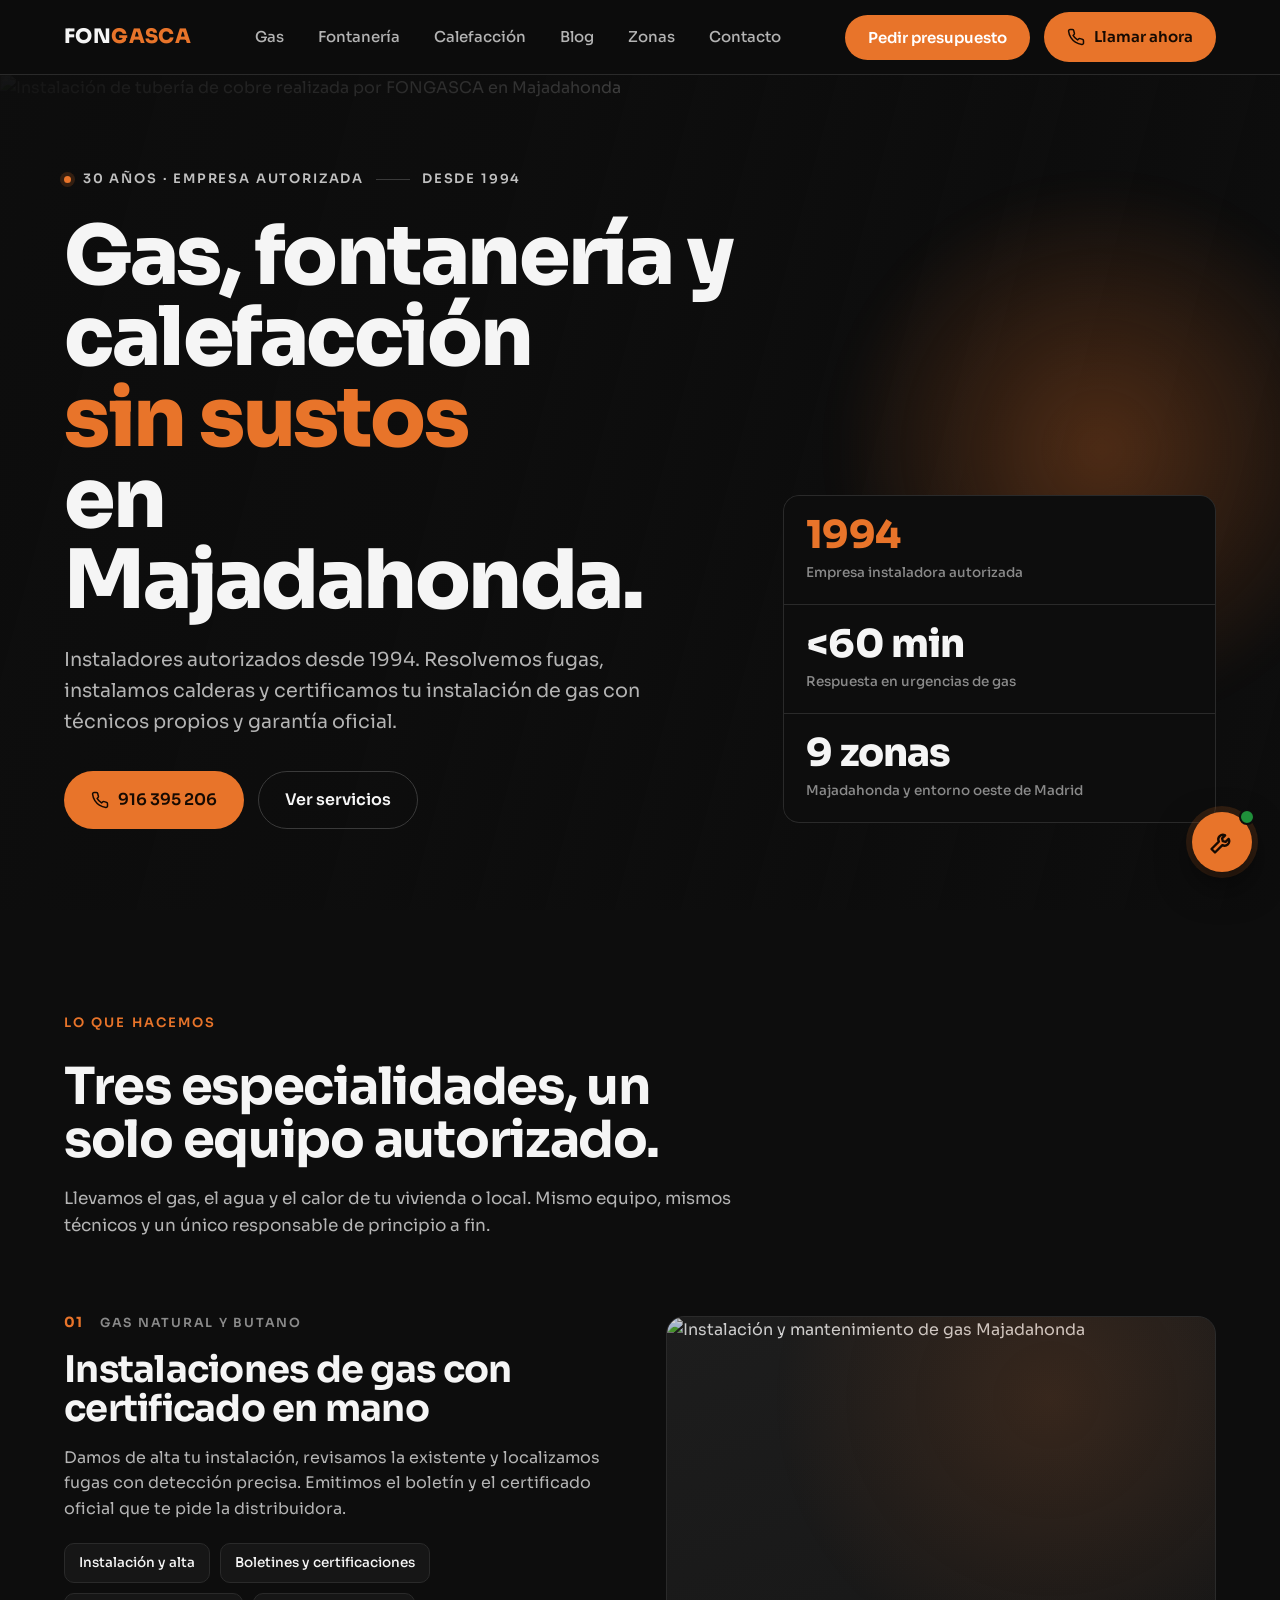
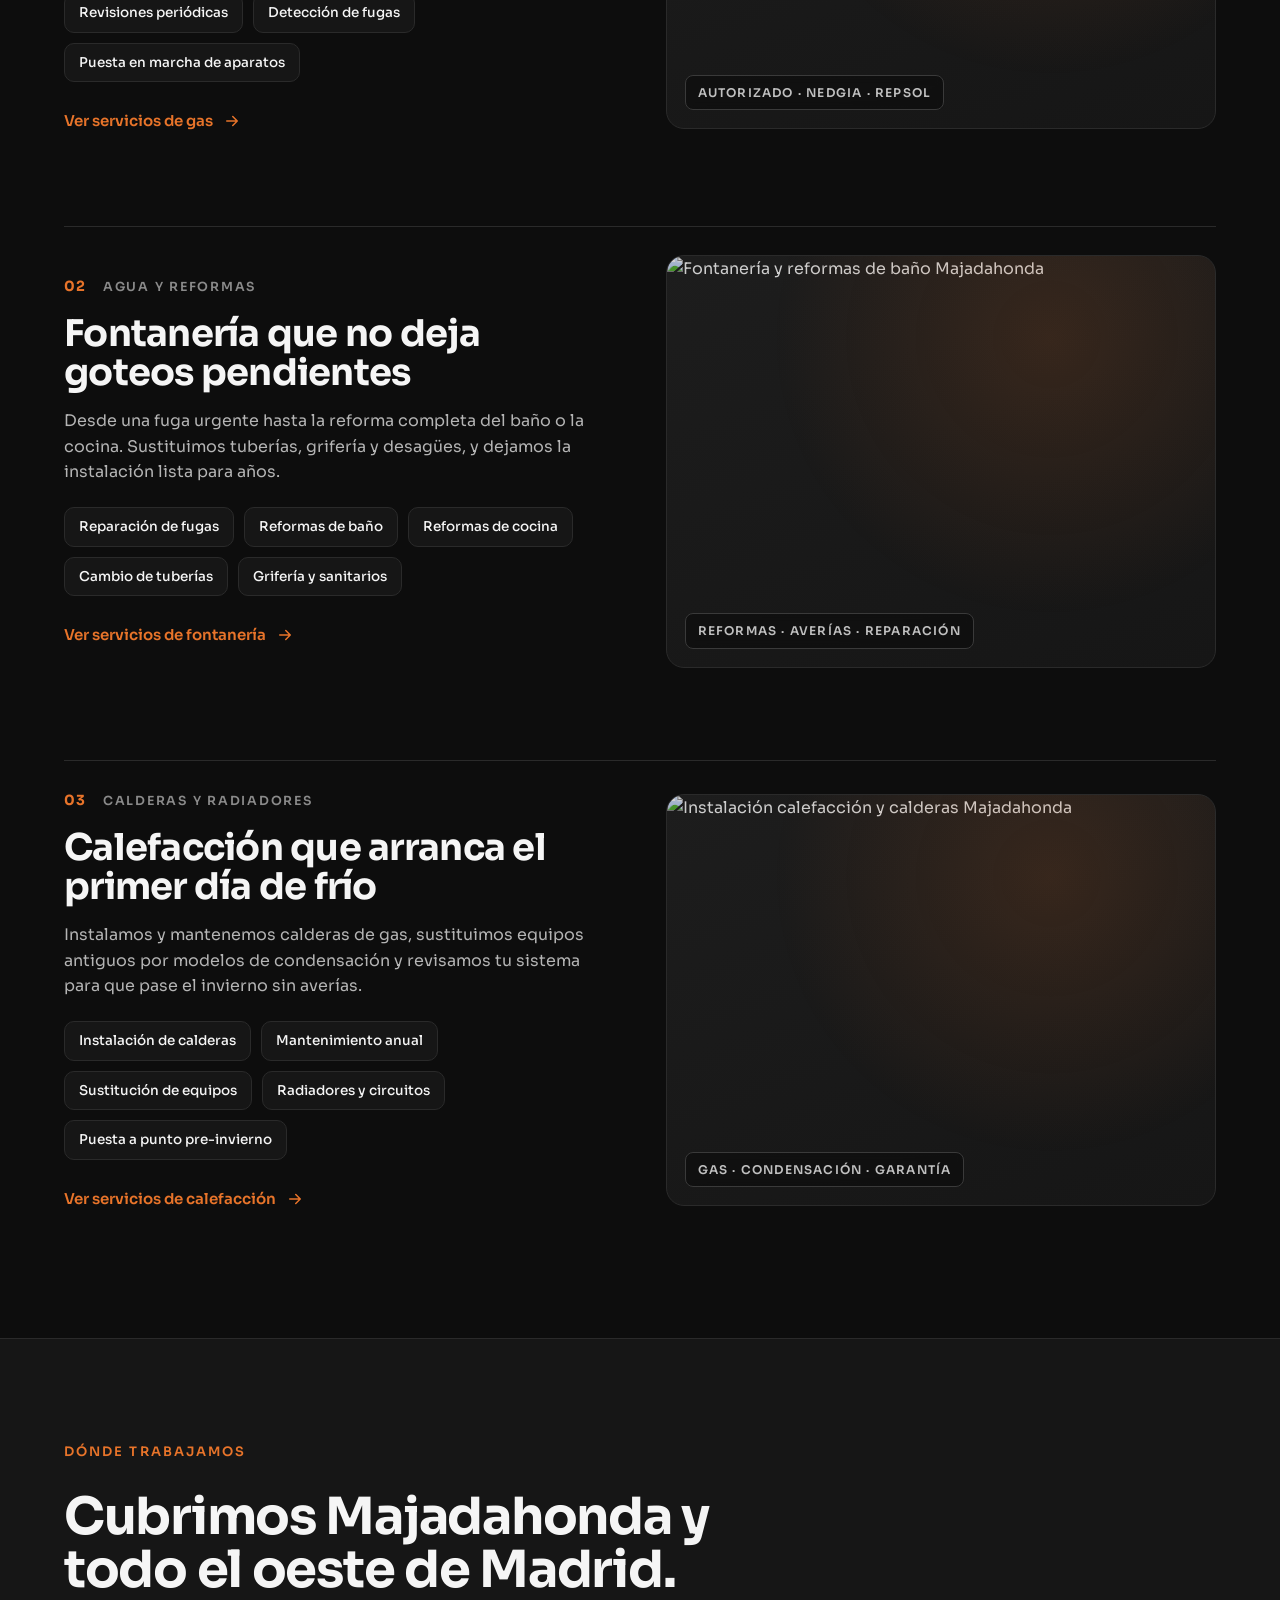
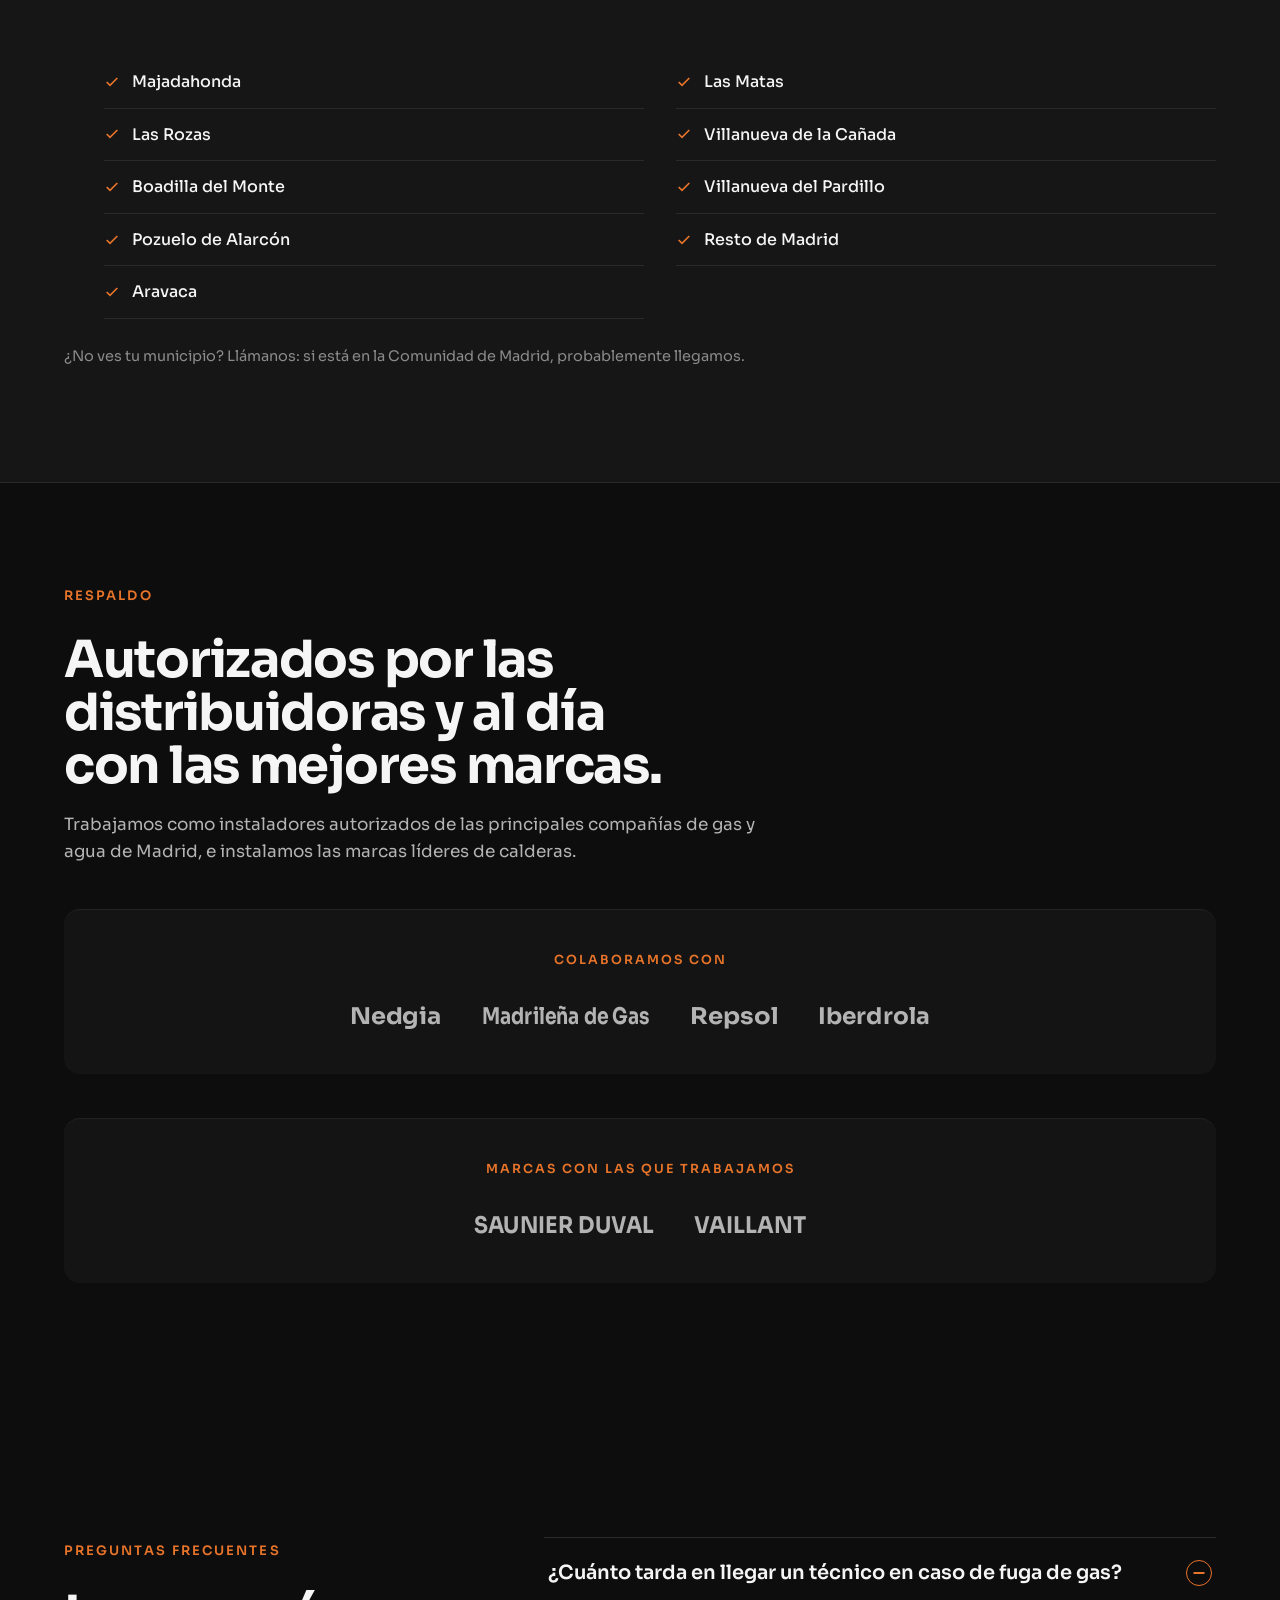
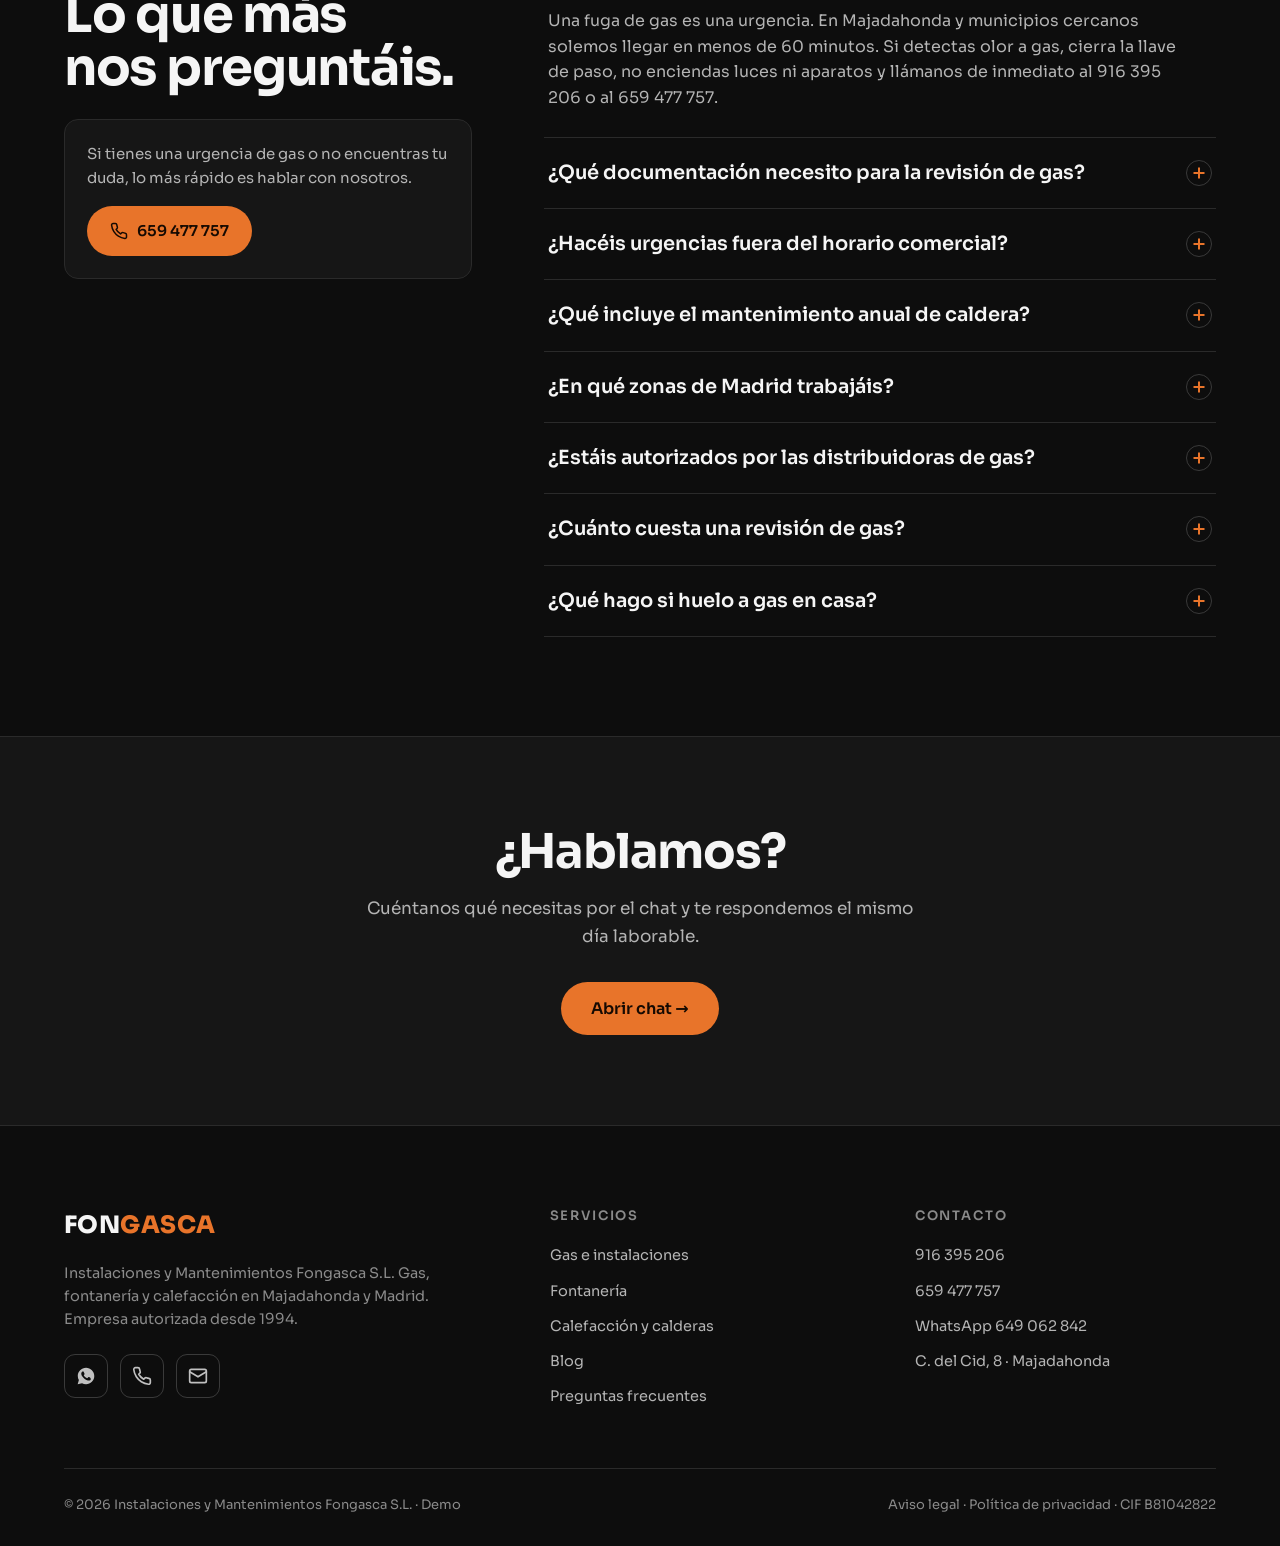
==== commit dea43bb1: "Eliminar iframe del mapa de la sección Zonas Quita por completo la sección del mapa (iframe de OpenS" ====
--- a/index.html
+++ b/index.html
@@ -8,6 +8,7 @@
 <meta name="author" content="FONGASCA S.L.">
 <meta name="robots" content="index, follow, max-image-preview:large">
 <meta name="theme-color" content="#0d0d0d">
+<link rel="canonical" href="https://nexusforgeia.github.io/WHITEMOON-FONGACASA-DEMO/">
 
 <!-- GEO signals -->
 <meta name="geo.region" content="ES-MD">
@@ -35,6 +36,39 @@
 <link rel="preconnect" href="https://fonts.gstatic.com" crossorigin>
 <link rel="preconnect" href="https://fongascasl.net">
 <link href="https://fonts.googleapis.com/css2?family=Sora:wght@300;400;500;600;700;800&display=swap" rel="stylesheet">
+
+<!-- JSON-LD: LocalBusiness (sede + área de servicio) -->
+<script type="application/ld+json">
+{
+  "@context": "https://schema.org",
+  "@type": "LocalBusiness",
+  "name": "FONGASCA S.L.",
+  "url": "https://nexusforgeia.github.io/WHITEMOON-FONGACASA-DEMO/",
+  "logo": "https://fongascasl.net/wp-content/uploads/logo-fongasca-1.png",
+  "telephone": "916395206",
+  "email": "fongascasl@fongascasl.net",
+  "address": {
+    "@type": "PostalAddress",
+    "streetAddress": "C. del Cid, 8",
+    "addressLocality": "Majadahonda",
+    "addressRegion": "Madrid",
+    "postalCode": "28220",
+    "addressCountry": "ES"
+  },
+  "geo": {
+    "@type": "GeoCoordinates",
+    "latitude": 40.4703,
+    "longitude": -3.8851
+  },
+  "openingHoursSpecification": {
+    "@type": "OpeningHoursSpecification",
+    "dayOfWeek": ["Monday","Tuesday","Wednesday","Thursday","Friday"],
+    "opens": "09:00",
+    "closes": "18:00"
+  },
+  "areaServed": "Majadahonda, Las Rozas, Boadilla del Monte, Pozuelo de Alarcón"
+}
+</script>
 
 <!-- JSON-LD: LocalBusiness + AggregateRating -->
 <script type="application/ld+json">
@@ -159,7 +193,6 @@
   --line:#2a2a2a;
   --line-bright:#3a3a3a;
   --maxw:1280px;
-  --z-fab:60;
   --z-header:50;
   --z-overlay:40;
 }
@@ -194,14 +227,15 @@
 }
 .header-inner{display:flex;align-items:center;justify-content:space-between;gap:24px;height:74px}
 .brand{display:flex;align-items:center;gap:14px;min-width:0}
-.brand img{height:38px;width:auto}
+.brand img{height:60px;width:auto}
 .brand-fallback{font-weight:800;letter-spacing:.02em;font-size:20px;color:var(--ink)}
 .brand-fallback span{color:var(--fire)}
 .nav{display:flex;align-items:center;gap:34px}
-.nav a{font-size:15px;font-weight:500;color:var(--ink-dim);position:relative;padding-block:6px;transition:color .2s ease}
-.nav a:hover{color:var(--ink)}
-.nav a::after{content:"";position:absolute;left:0;bottom:0;height:2px;width:0;background:var(--fire);transition:width .25s ease}
-.nav a:hover::after{width:100%}
+.nav a,.nav button{font-size:15px;font-weight:500;color:var(--ink-dim);position:relative;padding-block:6px;transition:color .2s ease}
+.nav button{background:none;border:0;font-family:inherit;cursor:pointer;padding-inline:0}
+.nav a:hover,.nav button:hover{color:var(--ink)}
+.nav a::after,.nav button::after{content:"";position:absolute;left:0;bottom:0;height:2px;width:0;background:var(--fire);transition:width .25s ease}
+.nav a:hover::after,.nav button:hover::after{width:100%}
 .btn{
   display:inline-flex;align-items:center;gap:9px;
   font-weight:600;font-size:15px;border-radius:999px;
@@ -212,8 +246,10 @@
 .btn:active{transform:scale(.97)}
 .btn-fire{background:var(--fire);color:#160a02}
 .btn-fire:hover{background:var(--fire-soft)}
-.btn-ghost{border-color:var(--line-bright);color:var(--ink)}
+.btn-ghost{background:transparent;border-color:var(--line-bright);color:var(--ink)}
 .btn-ghost:hover{border-color:var(--silver);background:var(--bg-elev)}
+.btn-primary{background:var(--fire);color:#fff}
+.btn-primary:hover{background:#c85e20;color:#fff}
 .header-cta{display:flex;align-items:center;gap:14px}
 .nav-toggle{display:none;background:none;border:1px solid var(--line-bright);border-radius:10px;width:46px;height:46px;color:var(--ink)}
 .nav-toggle svg{width:22px;height:22px}
@@ -291,10 +327,9 @@
   background:linear-gradient(160deg,var(--bg-elev-2),var(--bg-elev));
   aspect-ratio:4/3;display:flex;align-items:center;justify-content:center;
 }
-.svc-visual .icon{width:clamp(96px,18vw,168px);height:auto;color:var(--silver);opacity:.92}
-.svc-visual .icon .fire{color:var(--fire)}
-.svc-visual::before{content:"";position:absolute;inset:0;background:radial-gradient(circle at 70% 20%,rgba(232,116,42,.14),transparent 55%)}
-.svc-visual .badge{position:absolute;left:18px;bottom:18px;font-size:12px;font-weight:600;letter-spacing:.1em;text-transform:uppercase;color:var(--silver);background:rgba(13,13,13,.7);border:1px solid var(--line-bright);padding:7px 12px;border-radius:8px;backdrop-filter:blur(4px)}
+.svc-visual img{position:absolute;inset:0;width:100%;height:100%;object-fit:cover;filter:contrast(1.04) brightness(.82) saturate(1.02)}
+.svc-visual::before{content:"";position:absolute;inset:0;z-index:1;pointer-events:none;background:radial-gradient(circle at 70% 20%,rgba(232,116,42,.14),transparent 55%)}
+.svc-visual .badge{position:absolute;z-index:2;left:18px;bottom:18px;font-size:12px;font-weight:600;letter-spacing:.1em;text-transform:uppercase;color:var(--silver);background:rgba(13,13,13,.7);border:1px solid var(--line-bright);padding:7px 12px;border-radius:8px;backdrop-filter:blur(4px)}
 
 /* ---------- Zonas ---------- */
 .zonas{background:var(--bg-elev);border-block:1px solid var(--line)}
@@ -307,18 +342,17 @@
 .zonas-list .z svg{width:16px;height:16px;color:var(--fire);flex:none}
 .zonas-note{margin-top:26px;color:var(--ink-faint);font-size:14.5px}
 
-/* ---------- Colaboradores ---------- */
-.partners-row{display:flex;flex-wrap:wrap;align-items:center;gap:clamp(20px,5vw,56px);margin-top:44px}
-.partner{
-  display:flex;align-items:center;justify-content:center;
-  height:62px;padding:0 28px;border-radius:12px;
-  border:1px solid var(--line);background:var(--bg-elev);
-  color:var(--silver);font-weight:700;letter-spacing:.02em;font-size:19px;
-  filter:saturate(.2);opacity:.85;transition:opacity .25s ease, filter .25s ease, border-color .25s ease;
-  flex:1 1 160px;min-width:150px;
-}
-.partner:hover{opacity:1;filter:saturate(1);border-color:var(--line-bright)}
-.partner b{color:var(--fire)}
+/* ---------- Colaboradores / Marcas (logos) ---------- */
+.logo-band{margin-top:clamp(28px,4vw,44px);background:rgba(255,255,255,0.03);
+  border-top:1px solid rgba(255,255,255,0.06);border-radius:16px;
+  padding:clamp(26px,3.5vw,40px) clamp(20px,3vw,32px)}
+.logo-label{text-align:center;color:var(--fire);font-size:12.5px;font-weight:600;
+  letter-spacing:.16em;text-transform:uppercase;margin:0 0 28px}
+.logo-row{display:flex;flex-wrap:wrap;align-items:center;justify-content:center;gap:clamp(24px,4vw,40px)}
+.logo-row img{height:36px;width:auto;filter:brightness(0) invert(0.7);transition:filter .2s ease}
+.logo-row img:hover{filter:brightness(0) invert(1)}
+.logo-row .logo-text{height:36px;width:auto;color:#b3b3b3;transition:color .2s ease}
+.logo-row .logo-text:hover{color:#fff}
 
 /* ---------- FAQ ---------- */
 .faq-wrap{display:grid;grid-template-columns:minmax(0,.85fr) minmax(0,1.4fr);gap:clamp(36px,6vw,72px);margin-top:clamp(36px,5vw,56px);align-items:start}
@@ -343,54 +377,17 @@
 .faq-a p{margin:0;padding:0 40px 26px 4px;color:var(--ink-dim);max-width:64ch;text-wrap:pretty}
 /* native details animation-safe: content visible by default */
 
-/* ---------- Contacto ---------- */
-.contact{background:var(--bg-elev);border-top:1px solid var(--line)}
-.contact-grid{display:grid;grid-template-columns:minmax(0,1fr) minmax(0,1.1fr);gap:clamp(40px,6vw,80px);margin-top:clamp(40px,5vw,56px);align-items:start}
-.contact-info .lead{color:var(--ink-dim);max-width:42ch;margin:18px 0 32px}
-.contact-lines{list-style:none;padding:0;margin:0;display:flex;flex-direction:column;gap:2px}
-.contact-lines li a, .contact-lines li div{
-  display:flex;align-items:center;gap:16px;padding:16px 0;border-bottom:1px solid var(--line);
-}
-.contact-lines .ci{flex:none;width:42px;height:42px;border-radius:11px;border:1px solid var(--line-bright);display:flex;align-items:center;justify-content:center;color:var(--fire);background:var(--bg)}
-.contact-lines .ci svg{width:20px;height:20px}
-.contact-lines .ct b{display:block;font-size:16px;font-weight:600;color:var(--ink)}
-.contact-lines .ct span{display:block;font-size:13.5px;color:var(--ink-faint)}
-.contact-lines li a:hover .ct b{color:var(--fire-soft)}
-
-form.form{background:var(--bg);border:1px solid var(--line);border-radius:18px;padding:clamp(24px,3vw,36px)}
-.form h3{margin:0 0 6px;font-size:1.45rem;font-weight:700;letter-spacing:-.01em}
-.form .fsub{color:var(--ink-faint);font-size:14.5px;margin:0 0 26px}
-.field{margin-bottom:18px}
-.field label{display:block;font-size:13.5px;font-weight:600;color:var(--ink-dim);margin-bottom:8px}
-.field label .req{color:var(--fire)}
-.field input,.field select,.field textarea{
-  width:100%;background:var(--bg-elev-2);border:1px solid var(--line-bright);
-  color:var(--ink);border-radius:11px;padding:13px 15px;font-size:15.5px;font-family:inherit;
-  min-height:48px;transition:border-color .18s ease, background .18s ease;
-}
-.field textarea{min-height:120px;resize:vertical}
-.field input::placeholder,.field textarea::placeholder{color:#6f6f6f}
-.field input:focus,.field select:focus,.field textarea:focus{outline:none;border-color:var(--fire);background:var(--bg)}
-.field select{appearance:none;background-image:url("data:image/svg+xml,%3Csvg xmlns='http://www.w3.org/2000/svg' width='14' height='14' viewBox='0 0 24 24' fill='none' stroke='%23C0C0C0' stroke-width='2.5'%3E%3Cpath d='M6 9l6 6 6-6'/%3E%3C/svg%3E");background-repeat:no-repeat;background-position:right 15px center;padding-right:42px}
-.field-row{display:grid;grid-template-columns:1fr 1fr;gap:16px}
-.form .btn{width:100%;justify-content:center;padding:15px;font-size:16px;margin-top:6px}
-.form-note{font-size:12.5px;color:var(--ink-faint);margin:14px 0 0;text-align:center}
-.form-success{display:none;align-items:center;gap:12px;background:rgba(232,116,42,.1);border:1px solid var(--fire);color:var(--ink);padding:14px 16px;border-radius:11px;font-size:14.5px;margin-bottom:20px}
-.form-success svg{width:20px;height:20px;color:var(--fire);flex:none}
-.form-success.show{display:flex}
-
-/* ---------- WhatsApp FAB ---------- */
-.fab{
-  position:fixed;right:clamp(16px,3vw,28px);bottom:clamp(16px,3vw,28px);z-index:var(--z-fab);
-  display:inline-flex;align-items:center;gap:11px;
-  background:#1f8f3a;color:#fff;font-weight:600;font-size:15px;
-  padding:13px 20px 13px 16px;border-radius:999px;
-  box-shadow:0 14px 34px rgba(0,0,0,.5), 0 0 0 6px rgba(31,143,58,.16);
-  transition:transform .15s ease, box-shadow .2s ease;
-}
-.fab:hover{transform:translateY(-2px)}
-.fab svg{width:24px;height:24px}
-.fab .fab-txt{white-space:nowrap}
+/* ---------- CTA chat ---------- */
+.cta-chat{background:var(--bg-elev);border-top:1px solid var(--line);text-align:center;
+  padding-block:clamp(64px,10vh,120px)}
+.cta-chat .wrap{max-width:760px}
+.cta-chat h2{font-size:clamp(1.9rem,4.2vw,3rem);font-weight:700;letter-spacing:-.025em;line-height:1.05;margin:0;text-wrap:balance}
+.cta-chat p{color:var(--ink-dim);font-size:1.06rem;max-width:46ch;margin:18px auto 32px;text-wrap:pretty}
+.cta-chat button{display:inline-flex;align-items:center;gap:9px;font-family:inherit;font-weight:600;font-size:16px;
+  border:0;border-radius:999px;padding:16px 30px;min-height:48px;cursor:pointer;background:var(--fire);color:#160a02;
+  transition:transform .15s ease, background .2s ease}
+.cta-chat button:hover{background:var(--fire-soft)}
+.cta-chat button:active{transform:scale(.97)}
 
 /* ---------- Footer ---------- */
 .site-footer{border-top:1px solid var(--line);background:var(--bg);padding-block:clamp(56px,8vw,80px) 30px}
@@ -401,7 +398,7 @@
 .socials a{width:44px;height:44px;border:1px solid var(--line-bright);border-radius:11px;display:flex;align-items:center;justify-content:center;color:var(--silver);transition:color .2s ease,border-color .2s ease}
 .socials a:hover{color:var(--fire);border-color:var(--fire)}
 .socials svg{width:20px;height:20px}
-.footer-col h4{font-size:13px;letter-spacing:.14em;text-transform:uppercase;color:var(--ink-faint);margin:0 0 18px;font-weight:600}
+.footer-col h3{font-size:13px;letter-spacing:.14em;text-transform:uppercase;color:var(--ink-faint);margin:0 0 18px;font-weight:600}
 .footer-col ul{list-style:none;margin:0;padding:0;display:flex;flex-direction:column;gap:12px}
 .footer-col a,.footer-col li{color:var(--ink-dim);font-size:14.5px}
 .footer-col a:hover{color:var(--ink)}
@@ -419,19 +416,19 @@
 
 /* ---------- Responsive ---------- */
 @media (max-width:900px){
-  .nav,.header-cta .btn-ghost{display:none}
+  .nav,.header-cta .btn-ghost,.header-cta .btn-primary{display:none}
   .nav-toggle{display:inline-flex;align-items:center;justify-content:center}
   .header-cta{gap:10px}
   .nav.open{display:flex;position:absolute;top:74px;left:0;right:0;flex-direction:column;gap:0;
     background:var(--bg);border-bottom:1px solid var(--line);padding:8px clamp(20px,5vw,64px) 18px}
-  .nav.open a{padding:15px 0;border-bottom:1px solid var(--line);width:100%}
-  .nav.open a::after{display:none}
+  .nav.open a,.nav.open button{padding:15px 0;border-bottom:1px solid var(--line);width:100%;text-align:left}
+  .nav.open a::after,.nav.open button::after{display:none}
   .hero-grid{grid-template-columns:1fr;gap:40px}
   .hero-stats{grid-template-columns:repeat(3,1fr)}
   .hero-stat{padding:16px}
   .svc{grid-template-columns:1fr;gap:24px}
   .svc:nth-child(even) .svc-visual{order:0}
-  .faq-wrap,.contact-grid{grid-template-columns:1fr}
+  .faq-wrap{grid-template-columns:1fr}
   .faq-aside{position:static}
   .footer-grid{grid-template-columns:1fr 1fr}
   .footer-brand{grid-column:1/-1}
@@ -439,7 +436,7 @@
 @media (max-width:600px){
   .header-inner{height:64px}
   .site-header{}
-  .brand img{height:32px}
+  .brand img{height:44px}
   .hero{min-height:auto;padding-top:20px}
   .hero-stats{grid-template-columns:1fr;gap:1px}
   .hero-stat{display:flex;align-items:baseline;gap:14px}
@@ -449,10 +446,9 @@
   .hero-actions .btn{justify-content:center}
   .zonas-list{columns:1}
   .field-row{grid-template-columns:1fr}
-  .partner{flex-basis:100%}
+  .logo-row{gap:22px}
+  .logo-row img,.logo-row .logo-text{height:30px}
   .footer-grid{grid-template-columns:1fr}
-  .fab .fab-txt{display:none}
-  .fab{padding:14px;border-radius:50%}
 }
 </style>
 </head>
@@ -467,14 +463,15 @@
       <span class="brand-fallback" style="display:none">FON<span>GASCA</span></span>
     </a>
     <nav class="nav" id="nav" aria-label="Navegación principal">
-      <a href="#gas">Gas</a>
-      <a href="#fontaneria">Fontanería</a>
-      <a href="#calefaccion">Calefacción</a>
+      <a href="gas/">Gas</a>
+      <a href="fontaneria/">Fontanería</a>
+      <a href="calefaccion/">Calefacción</a>
+      <a href="blog/">Blog</a>
       <a href="#zonas">Zonas</a>
-      <a href="#contacto">Contacto</a>
+      <a href="#footer">Contacto</a>
     </nav>
     <div class="header-cta">
-      <a class="btn btn-ghost" href="#contacto">Pedir presupuesto</a>
+      <button type="button" class="btn btn-primary" onclick="document.getElementById('fon-toggle')?.click()">Pedir presupuesto</button>
       <a class="btn btn-fire" href="tel:+34916395206">
         <svg width="18" height="18" viewBox="0 0 24 24" fill="none" stroke="currentColor" stroke-width="2" stroke-linecap="round" stroke-linejoin="round" aria-hidden="true"><path d="M22 16.92v3a2 2 0 0 1-2.18 2 19.79 19.79 0 0 1-8.63-3.07 19.5 19.5 0 0 1-6-6 19.79 19.79 0 0 1-3.07-8.67A2 2 0 0 1 4.11 2h3a2 2 0 0 1 2 1.72c.13.96.36 1.9.7 2.81a2 2 0 0 1-.45 2.11L8.09 9.91a16 16 0 0 0 6 6l1.27-1.27a2 2 0 0 1 2.11-.45c.91.34 1.85.57 2.81.7A2 2 0 0 1 22 16.92z"/></svg>
         Llamar ahora
@@ -542,14 +539,12 @@
           <li>Detección de fugas</li>
           <li>Puesta en marcha de aparatos</li>
         </ul>
-        <a class="svc-link" href="#contacto">Solicitar revisión de gas
+        <a class="svc-link" href="gas/">Ver servicios de gas
           <svg viewBox="0 0 24 24" fill="none" stroke="currentColor" stroke-width="2" stroke-linecap="round" stroke-linejoin="round" aria-hidden="true"><path d="M5 12h14M13 6l6 6-6 6"/></svg></a>
       </div>
       <div class="svc-visual">
-        <svg class="icon" viewBox="0 0 120 120" fill="none" aria-hidden="true">
-          <path class="fire" d="M60 18c4 14-8 20-8 32a18 18 0 0 0 18 18c10 0 18-8 18-19 0-15-14-22-14-36-7 6-8 14-6 22-6-2-9-9-8-19-6 5-9 12-8 21" fill="currentColor" opacity=".95"/>
-          <path d="M44 70c0 20 11 32 26 32s26-12 26-30" stroke="#C0C0C0" stroke-width="3" stroke-linecap="round" opacity=".5"/>
-        </svg>
+        <img src="https://fongascasl.net/wp-content/uploads/Instalacion-y-Mantenimiento-de-Gas-Fongasca-Majadahonda-Madrid.jpg"
+             alt="Instalación y mantenimiento de gas Majadahonda" width="600" height="450" loading="lazy">
         <span class="badge">Autorizado · Nedgia · Repsol</span>
       </div>
     </article>
@@ -557,12 +552,8 @@
     <!-- FONTANERIA -->
     <article class="svc reveal" id="fontaneria">
       <div class="svc-visual">
-        <svg class="icon" viewBox="0 0 120 120" fill="none" aria-hidden="true">
-          <path d="M30 30h22v18H38v24a8 8 0 0 0 8 8h16" stroke="#C0C0C0" stroke-width="6" stroke-linecap="round" stroke-linejoin="round"/>
-          <rect x="22" y="22" width="38" height="16" rx="4" stroke="#C0C0C0" stroke-width="6"/>
-          <path class="fire" d="M62 80h26m-13-13v26" stroke="currentColor" stroke-width="6" stroke-linecap="round"/>
-          <circle class="fire" cx="75" cy="80" r="20" stroke="currentColor" stroke-width="4" opacity=".4"/>
-        </svg>
+        <img src="https://fongascasl.net/wp-content/uploads/reformas-de-banos-y-cambio-banera-por-plato-ducha-fongasca-Majadahonda.jpg"
+             alt="Fontanería y reformas de baño Majadahonda" width="600" height="450" loading="lazy">
         <span class="badge">Reformas · Averías · Reparación</span>
       </div>
       <div class="svc-body">
@@ -576,7 +567,7 @@
           <li>Cambio de tuberías</li>
           <li>Grifería y sanitarios</li>
         </ul>
-        <a class="svc-link" href="#contacto">Pedir presupuesto de reforma
+        <a class="svc-link" href="fontaneria/">Ver servicios de fontanería
           <svg viewBox="0 0 24 24" fill="none" stroke="currentColor" stroke-width="2" stroke-linecap="round" stroke-linejoin="round" aria-hidden="true"><path d="M5 12h14M13 6l6 6-6 6"/></svg></a>
       </div>
     </article>
@@ -594,16 +585,12 @@
           <li>Radiadores y circuitos</li>
           <li>Puesta a punto pre-invierno</li>
         </ul>
-        <a class="svc-link" href="#contacto">Reservar mantenimiento de caldera
+        <a class="svc-link" href="calefaccion/">Ver servicios de calefacción
           <svg viewBox="0 0 24 24" fill="none" stroke="currentColor" stroke-width="2" stroke-linecap="round" stroke-linejoin="round" aria-hidden="true"><path d="M5 12h14M13 6l6 6-6 6"/></svg></a>
       </div>
       <div class="svc-visual">
-        <svg class="icon" viewBox="0 0 120 120" fill="none" aria-hidden="true">
-          <rect x="34" y="24" width="52" height="58" rx="8" stroke="#C0C0C0" stroke-width="6"/>
-          <rect x="46" y="36" width="28" height="18" rx="3" stroke="#C0C0C0" stroke-width="4" opacity=".6"/>
-          <path class="fire" d="M60 60c3 5-3 7-3 11a6 6 0 0 0 12 0c0-5-6-7-5-13-3 2-4 4-4 7" fill="currentColor"/>
-          <path d="M44 82v14M60 82v14M76 82v14" stroke="#C0C0C0" stroke-width="6" stroke-linecap="round" opacity=".5"/>
-        </svg>
+        <img src="https://fongascasl.net/wp-content/uploads/confort-instalacion-calefaccion-Fongasca.jpg"
+             alt="Instalación calefacción y calderas Majadahonda" width="600" height="450" loading="lazy">
         <span class="badge">Gas · Condensación · Garantía</span>
       </div>
     </article>
@@ -638,14 +625,34 @@
 <section class="section wrap" id="colaboradores">
   <div class="section-head reveal">
     <span class="kicker">Respaldo</span>
-    <h2 class="section-title">Autorizados y reconocidos por las distribuidoras.</h2>
-    <p class="section-lead">Trabajamos como instaladores autorizados de las principales compañías de gas y energía que operan en Madrid.</p>
-  </div>
-  <div class="partners-row reveal">
-    <div class="partner">Ned<b>gia</b></div>
-    <div class="partner">Madrileña<b>·</b>Gas</div>
-    <div class="partner"><b>Repsol</b></div>
-    <div class="partner">Iber<b>drola</b></div>
+    <h2 class="section-title">Autorizados por las distribuidoras y al día con las mejores marcas.</h2>
+    <p class="section-lead">Trabajamos como instaladores autorizados de las principales compañías de gas y agua de Madrid, e instalamos las marcas líderes de calderas.</p>
+  </div>
+
+  <!-- BLOQUE 1 — Colaboramos con -->
+  <div class="logo-band reveal">
+    <p class="logo-label">Colaboramos con</p>
+    <div class="logo-row">
+      <svg class="logo-text" viewBox="0 0 92 36" width="92" height="36" role="img" aria-label="Nedgia"><text x="0" y="26" textLength="92" lengthAdjust="spacingAndGlyphs" font-family="Sora,system-ui,sans-serif" font-weight="700" font-size="23" fill="currentColor">Nedgia</text></svg>
+      <svg class="logo-text" viewBox="0 0 168 36" width="168" height="36" role="img" aria-label="Madrileña de Gas"><text x="0" y="26" textLength="168" lengthAdjust="spacingAndGlyphs" font-family="Sora,system-ui,sans-serif" font-weight="700" font-size="23" fill="currentColor">Madrileña de Gas</text></svg>
+      <svg class="logo-text" viewBox="0 0 88 36" width="88" height="36" role="img" aria-label="Repsol"><text x="0" y="26" textLength="88" lengthAdjust="spacingAndGlyphs" font-family="Sora,system-ui,sans-serif" font-weight="700" font-size="23" fill="currentColor">Repsol</text></svg>
+      <svg class="logo-text" viewBox="0 0 112 36" width="112" height="36" role="img" aria-label="Iberdrola"><text x="0" y="26" textLength="112" lengthAdjust="spacingAndGlyphs" font-family="Sora,system-ui,sans-serif" font-weight="700" font-size="23" fill="currentColor">Iberdrola</text></svg>
+      <img src="https://fongascasl.net/wp-content/uploads/elementor/thumbs/imgi_4_logo-acciona-rk0glflhts3bm38tlf2y5kmk9tqneugviepw3nrtfc.png" alt="Acciona Aguas, gestión del agua" height="36" width="130" loading="lazy" onerror="this.style.display='none'">
+      <img src="https://fongascasl.net/wp-content/uploads/imgi_6_layout_set_logo.png" alt="Canal de Isabel II, gestión del agua en Madrid" height="36" width="130" loading="lazy" onerror="this.style.display='none'">
+    </div>
+  </div>
+
+  <!-- BLOQUE 2 — Marcas con las que trabajamos -->
+  <div class="logo-band reveal">
+    <p class="logo-label">Marcas con las que trabajamos</p>
+    <div class="logo-row">
+      <svg class="logo-text" viewBox="0 0 180 36" width="180" height="36" role="img" aria-label="Saunier Duval"><text x="0" y="26" textLength="180" lengthAdjust="spacingAndGlyphs" font-family="Sora,system-ui,sans-serif" font-weight="700" font-size="23" fill="currentColor">SAUNIER DUVAL</text></svg>
+      <svg class="logo-text" viewBox="0 0 112 36" width="112" height="36" role="img" aria-label="Vaillant"><text x="0" y="26" textLength="112" lengthAdjust="spacingAndGlyphs" font-family="Sora,system-ui,sans-serif" font-weight="700" font-size="23" fill="currentColor">VAILLANT</text></svg>
+      <img src="https://fongascasl.net/wp-content/uploads/imgi_1_junkers_bosch.png" alt="Junkers Bosch, calderas y calefacción" height="36" width="150" loading="lazy" onerror="this.style.display='none'">
+      <img src="https://fongascasl.net/wp-content/uploads/elementor/thumbs/imgi_2_logo-dark-rkxqmn628mq9thnsar9kekesm9comnfzk6hhslnut4.png" alt="Ferroli, calderas y calefacción" height="36" width="110" loading="lazy" onerror="this.style.display='none'">
+      <img src="https://fongascasl.net/wp-content/uploads/imgi_31_default.png" alt="Wolf, sistemas de calefacción" height="36" width="100" loading="lazy" onerror="this.style.display='none'">
+      <img src="https://fongascasl.net/wp-content/uploads/elementor/thumbs/imgi_1_BAXI-rkxqmhj13mhp6xvjpkt46y30h6g6fmutn6btvi3ra4.png" alt="Baxi, calderas y calefacción" height="36" width="100" loading="lazy" onerror="this.style.display='none'">
+    </div>
   </div>
 </section>
 
@@ -701,105 +708,19 @@
   </div>
 </section>
 
-<!-- ============ CONTACTO ============ -->
-<section class="contact section" id="contacto">
+<!-- ============ CTA CHAT ============ -->
+<section class="cta-chat" id="contacto">
   <div class="wrap">
-    <div class="section-head reveal">
-      <span class="kicker">Hablemos</span>
-      <h2 class="section-title">Cuéntanos qué necesitas. Te respondemos hoy.</h2>
-    </div>
-    <div class="contact-grid">
-      <div class="contact-info reveal">
-        <p class="lead">Llámanos para una urgencia o déjanos los datos y te preparamos un presupuesto sin compromiso.</p>
-        <ul class="contact-lines">
-          <li>
-            <a href="tel:+34916395206">
-              <span class="ci"><svg viewBox="0 0 24 24" fill="none" stroke="currentColor" stroke-width="2" stroke-linecap="round" stroke-linejoin="round" aria-hidden="true"><path d="M22 16.92v3a2 2 0 0 1-2.18 2 19.79 19.79 0 0 1-8.63-3.07 19.5 19.5 0 0 1-6-6 19.79 19.79 0 0 1-3.07-8.67A2 2 0 0 1 4.11 2h3a2 2 0 0 1 2 1.72c.13.96.36 1.9.7 2.81a2 2 0 0 1-.45 2.11L8.09 9.91a16 16 0 0 0 6 6l1.27-1.27a2 2 0 0 1 2.11-.45c.91.34 1.85.57 2.81.7A2 2 0 0 1 22 16.92z"/></svg></span>
-              <span class="ct"><b>916 395 206 · 659 477 757</b><span>Teléfono y urgencias</span></span>
-            </a>
-          </li>
-          <li>
-            <a href="https://wa.me/34649062842" target="_blank" rel="noopener">
-              <span class="ci"><svg viewBox="0 0 24 24" fill="currentColor" aria-hidden="true"><path d="M12.04 2C6.58 2 2.13 6.45 2.13 11.91c0 1.75.46 3.45 1.32 4.95L2 22l5.25-1.38c1.45.79 3.08 1.21 4.79 1.21 5.46 0 9.91-4.45 9.91-9.91C21.95 6.45 17.5 2 12.04 2zm5.8 14.06c-.24.68-1.4 1.3-1.93 1.38-.49.07-1.13.1-1.82-.11-.42-.13-.96-.31-1.65-.61-2.9-1.25-4.79-4.17-4.94-4.37-.14-.19-1.18-1.57-1.18-2.99s.75-2.12 1.01-2.41c.27-.29.58-.36.78-.36.19 0 .39 0 .56.01.18.01.42-.07.66.5.24.59.83 2.03.9 2.18.07.14.12.31.02.5-.09.19-.14.31-.28.48-.14.16-.29.36-.42.49-.14.14-.28.29-.12.57.16.29.71 1.17 1.53 1.9 1.05.94 1.94 1.23 2.22 1.37.27.14.43.12.59-.07.16-.19.68-.79.86-1.07.18-.27.36-.22.61-.13.24.09 1.55.73 1.82.86.27.14.45.2.51.31.07.11.07.63-.17 1.31z"/></svg></span>
-              <span class="ct"><b>649 062 842</b><span>WhatsApp</span></span>
-            </a>
-          </li>
-          <li>
-            <a href="mailto:fongascasl@fongascasl.net">
-              <span class="ci"><svg viewBox="0 0 24 24" fill="none" stroke="currentColor" stroke-width="2" stroke-linecap="round" stroke-linejoin="round" aria-hidden="true"><rect x="2" y="4" width="20" height="16" rx="2"/><path d="m22 7-10 6L2 7"/></svg></span>
-              <span class="ct"><b>fongascasl@fongascasl.net</b><span>Email</span></span>
-            </a>
-          </li>
-          <li>
-            <a href="https://maps.google.com/?q=C.+del+Cid+8,+28220+Majadahonda,+Madrid" target="_blank" rel="noopener">
-              <span class="ci"><svg viewBox="0 0 24 24" fill="none" stroke="currentColor" stroke-width="2" stroke-linecap="round" stroke-linejoin="round" aria-hidden="true"><path d="M20 10c0 6-8 12-8 12s-8-6-8-12a8 8 0 0 1 16 0z"/><circle cx="12" cy="10" r="3"/></svg></span>
-              <span class="ct"><b>C. del Cid, 8 · 28220 Majadahonda</b><span>Madrid · L-V 8:00–20:00</span></span>
-            </a>
-          </li>
-        </ul>
-      </div>
-
-      <form class="form reveal" id="contactForm" novalidate>
-        <h3>Pide tu presupuesto</h3>
-        <p class="fsub">Respuesta el mismo día laborable. Sin compromiso.</p>
-        <div class="form-success" id="formSuccess" role="status" aria-live="polite">
-          <svg viewBox="0 0 24 24" fill="none" stroke="currentColor" stroke-width="2.5" stroke-linecap="round" stroke-linejoin="round" aria-hidden="true"><path d="M20 6L9 17l-5-5"/></svg>
-          <span>¡Gracias! Hemos recibido tu solicitud. Te llamaremos en breve.</span>
-        </div>
-        <div class="field-row">
-          <div class="field">
-            <label for="f-nombre">Nombre <span class="req" aria-hidden="true">*</span></label>
-            <input id="f-nombre" name="nombre" type="text" autocomplete="name" placeholder="Tu nombre" required>
-          </div>
-          <div class="field">
-            <label for="f-tel">Teléfono <span class="req" aria-hidden="true">*</span></label>
-            <input id="f-tel" name="telefono" type="tel" autocomplete="tel" inputmode="tel" placeholder="6XX XXX XXX" required>
-          </div>
-        </div>
-        <div class="field-row">
-          <div class="field">
-            <label for="f-zona">Zona</label>
-            <select id="f-zona" name="zona">
-              <option value="">Selecciona tu municipio</option>
-              <option>Majadahonda</option>
-              <option>Las Rozas</option>
-              <option>Boadilla del Monte</option>
-              <option>Pozuelo de Alarcón</option>
-              <option>Aravaca</option>
-              <option>Las Matas</option>
-              <option>Villanueva de la Cañada</option>
-              <option>Villanueva del Pardillo</option>
-              <option>Otra zona de Madrid</option>
-            </select>
-          </div>
-          <div class="field">
-            <label for="f-motivo">Motivo</label>
-            <select id="f-motivo" name="motivo">
-              <option value="">¿Qué necesitas?</option>
-              <option>Urgencia de gas / fuga</option>
-              <option>Revisión o certificado de gas</option>
-              <option>Fontanería / fuga de agua</option>
-              <option>Reforma de baño o cocina</option>
-              <option>Caldera / calefacción</option>
-              <option>Otro</option>
-            </select>
-          </div>
-        </div>
-        <div class="field">
-          <label for="f-msg">Mensaje</label>
-          <textarea id="f-msg" name="mensaje" placeholder="Cuéntanos brevemente qué necesitas y cuándo te viene bien."></textarea>
-        </div>
-        <button class="btn btn-fire" type="submit">Enviar solicitud</button>
-        <p class="form-note">Demo sin envío real. En producción los datos llegan al equipo de FONGASCA.</p>
-      </form>
-    </div>
+    <h2>¿Hablamos?</h2>
+    <p>Cuéntanos qué necesitas por el chat y te respondemos el mismo día laborable.</p>
+    <button onclick="document.getElementById('fon-toggle')?.click()">Abrir chat →</button>
   </div>
 </section>
 
 </main>
 
 <!-- ============ FOOTER ============ -->
-<footer class="site-footer">
+<footer class="site-footer" id="footer">
   <div class="wrap">
     <div class="footer-grid">
       <div class="footer-brand">
@@ -818,16 +739,17 @@
         </div>
       </div>
       <div class="footer-col">
-        <h4>Servicios</h4>
+        <h3>Servicios</h3>
         <ul>
-          <li><a href="#gas">Gas e instalaciones</a></li>
-          <li><a href="#fontaneria">Fontanería</a></li>
-          <li><a href="#calefaccion">Calefacción y calderas</a></li>
+          <li><a href="gas/">Gas e instalaciones</a></li>
+          <li><a href="fontaneria/">Fontanería</a></li>
+          <li><a href="calefaccion/">Calefacción y calderas</a></li>
+          <li><a href="blog/">Blog</a></li>
           <li><a href="#faq">Preguntas frecuentes</a></li>
         </ul>
       </div>
       <div class="footer-col">
-        <h4>Contacto</h4>
+        <h3>Contacto</h3>
         <ul>
           <li><a href="tel:+34916395206">916 395 206</a></li>
           <li><a href="tel:+34659477757">659 477 757</a></li>
@@ -838,16 +760,13 @@
     </div>
     <div class="footer-bottom">
       <span>© <span id="year">2026</span> Instalaciones y Mantenimientos Fongasca S.L. · Demo</span>
-      <span><a href="#inicio">Aviso legal</a> · <a href="#inicio">Política de privacidad</a> · CIF B-XXXXXXXX</span>
+      <span><a href="aviso-legal/">Aviso legal</a> · <a href="aviso-legal/">Política de privacidad</a> · CIF B81042822</span>
     </div>
   </div>
 </footer>
 
-<!-- WhatsApp FAB -->
-<a class="fab" href="https://wa.me/34649062842?text=Hola%20FONGASCA%2C%20necesito%20informaci%C3%B3n%20sobre..." target="_blank" rel="noopener" aria-label="Escribir por WhatsApp">
-  <svg viewBox="0 0 24 24" fill="currentColor" aria-hidden="true"><path d="M12.04 2C6.58 2 2.13 6.45 2.13 11.91c0 1.75.46 3.45 1.32 4.95L2 22l5.25-1.38c1.45.79 3.08 1.21 4.79 1.21 5.46 0 9.91-4.45 9.91-9.91C21.95 6.45 17.5 2 12.04 2zm5.8 14.06c-.24.68-1.4 1.3-1.93 1.38-.49.07-1.13.1-1.82-.11-.42-.13-.96-.31-1.65-.61-2.9-1.25-4.79-4.17-4.94-4.37-.14-.19-1.18-1.57-1.18-2.99s.75-2.12 1.01-2.41c.27-.29.58-.36.78-.36.19 0 .39 0 .56.01.18.01.42-.07.66.5.24.59.83 2.03.9 2.18.07.14.12.31.02.5-.09.19-.14.31-.28.48-.14.16-.29.36-.42.49-.14.14-.28.29-.12.57.16.29.71 1.17 1.53 1.9 1.05.94 1.94 1.23 2.22 1.37.27.14.43.12.59-.07.16-.19.68-.79.86-1.07.18-.27.36-.22.61-.13.24.09 1.55.73 1.82.86.27.14.45.2.51.31.07.11.07.63-.17 1.31z"/></svg>
-  <span class="fab-txt">WhatsApp</span>
-</a>
+<!-- Fon — asistente guiado de FONGASCA (captación de leads a Supabase) -->
+<script src="chatbot.js" defer></script>
 
 <script>
 (function(){
@@ -863,7 +782,7 @@
       toggle.setAttribute('aria-expanded',open?'true':'false');
     });
     nav.addEventListener('click',function(e){
-      if(e.target.tagName==='A'){nav.classList.remove('open');toggle.setAttribute('aria-expanded','false');}
+      if(e.target.closest('a,button')){nav.classList.remove('open');toggle.setAttribute('aria-expanded','false');}
     });
   }
 
@@ -887,24 +806,6 @@
   } else {
     reveals.forEach(function(el){el.classList.add('in');});
   }
-
-  // Demo form
-  var form=document.getElementById('contactForm'), ok=document.getElementById('formSuccess');
-  if(form){
-    form.addEventListener('submit',function(e){
-      e.preventDefault();
-      var nombre=form.nombre, tel=form.telefono, valid=true;
-      [nombre,tel].forEach(function(f){
-        if(!f.value.trim()){f.style.borderColor='#E8742A';valid=false;}
-        else{f.style.borderColor='';}
-      });
-      if(!valid){nombre.value.trim()?tel.focus():nombre.focus();return;}
-      if(ok){ok.classList.add('show');}
-      form.querySelector('button[type=submit]').textContent='Solicitud enviada';
-      form.reset();
-      if(ok){ok.scrollIntoView({behavior:'smooth',block:'center'});}
-    });
-  }
 })();
 </script>
 </body>
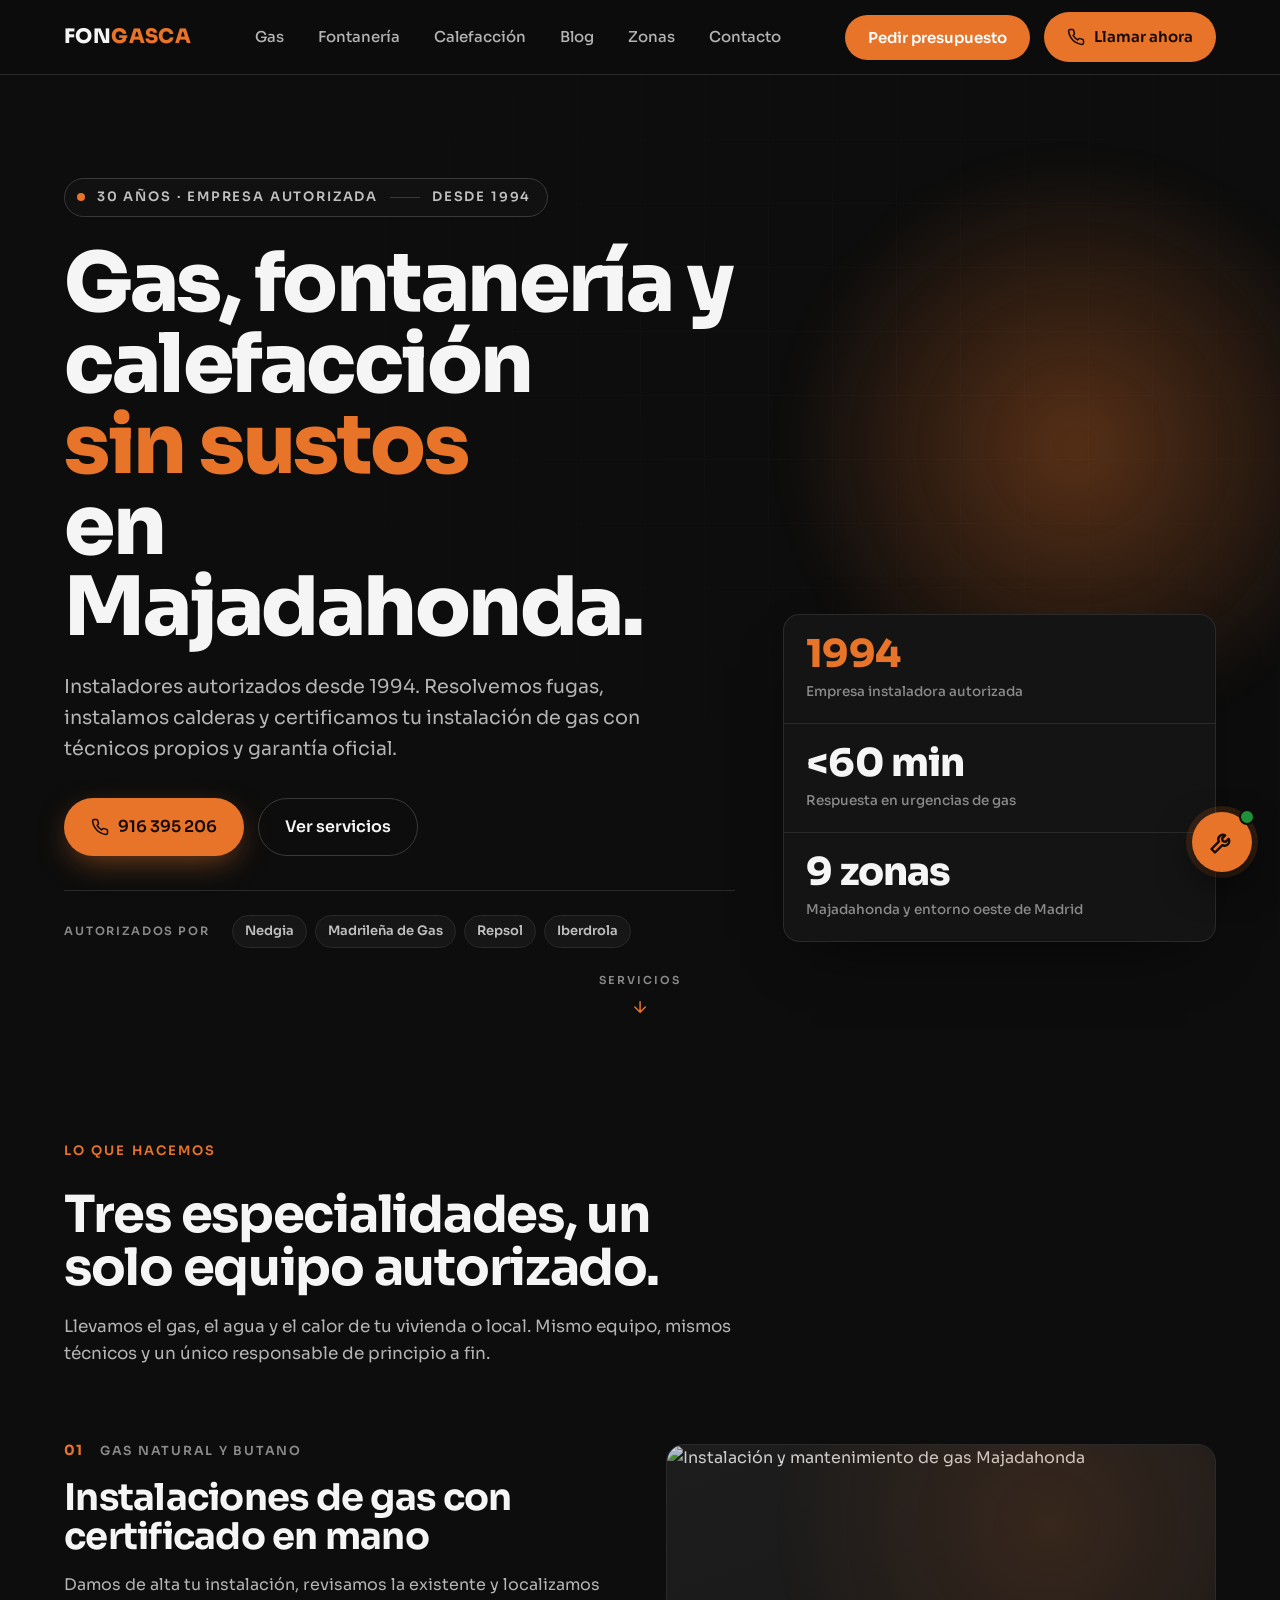
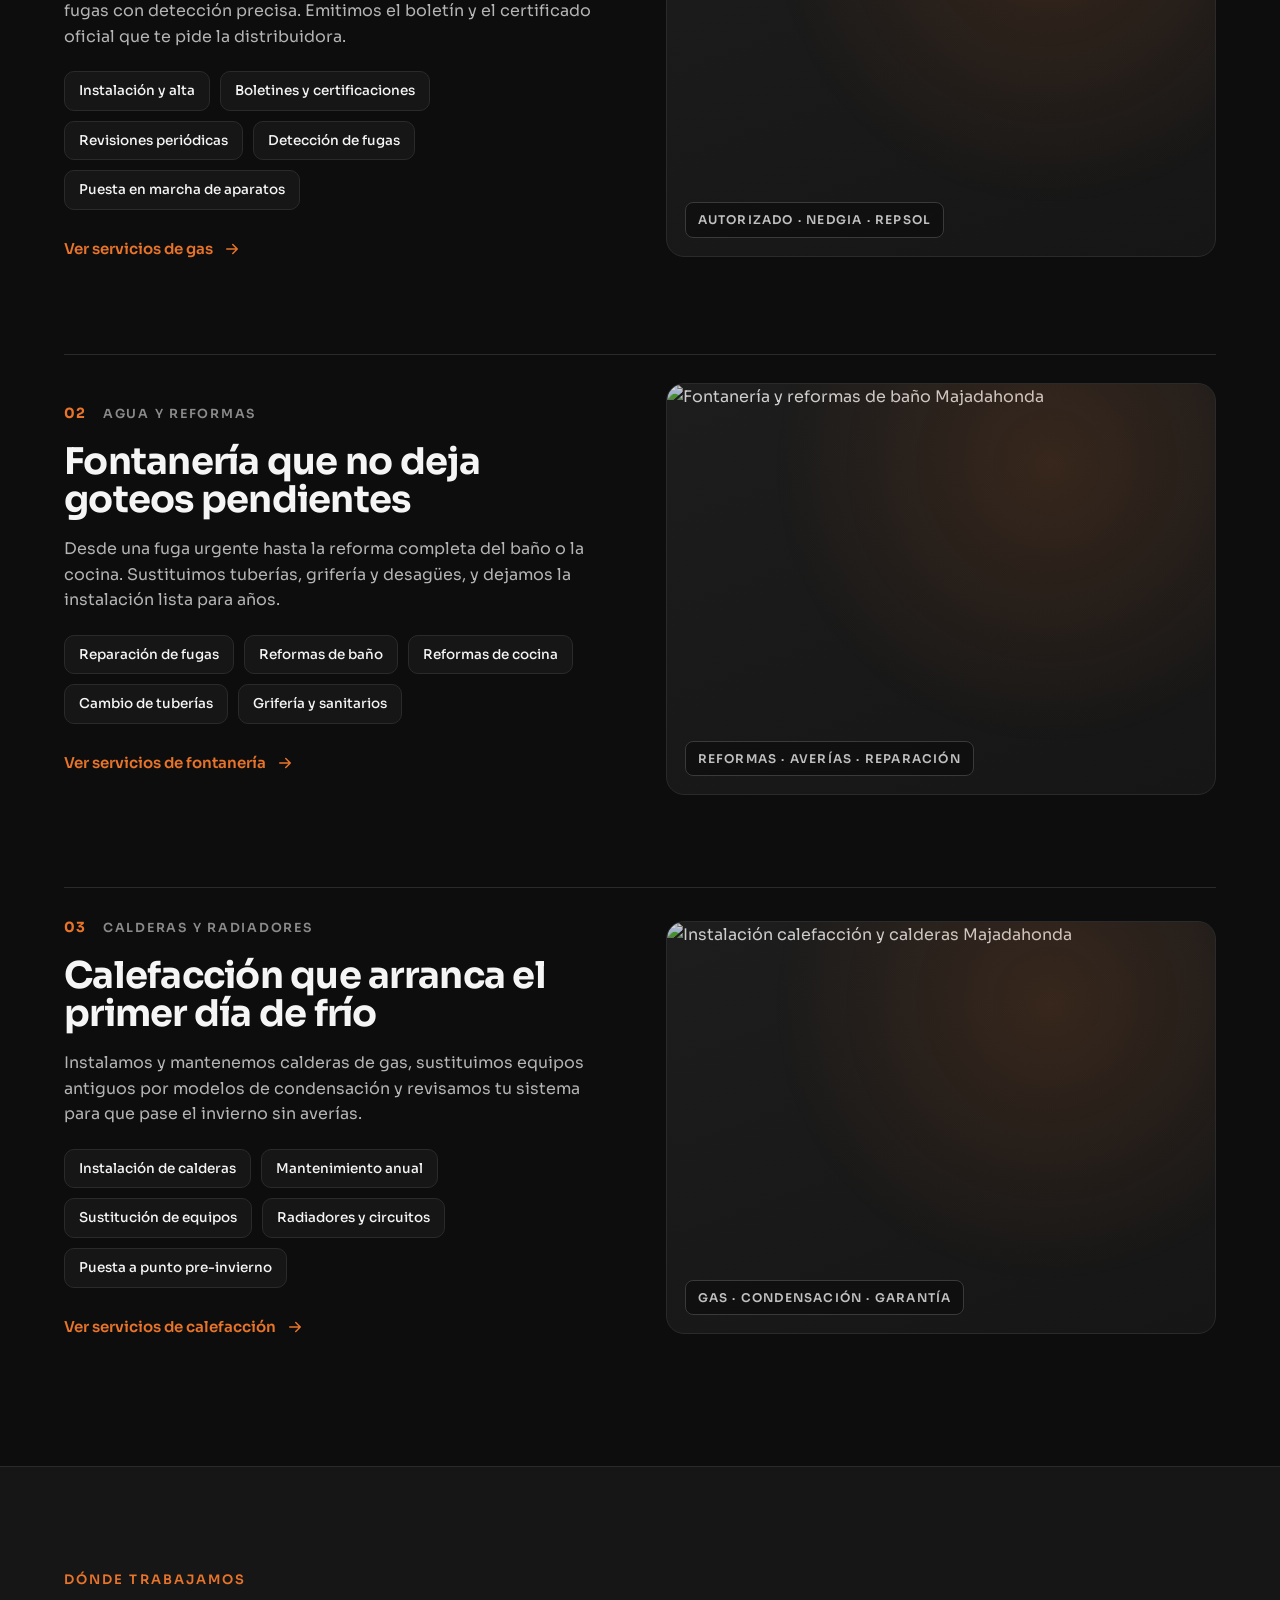
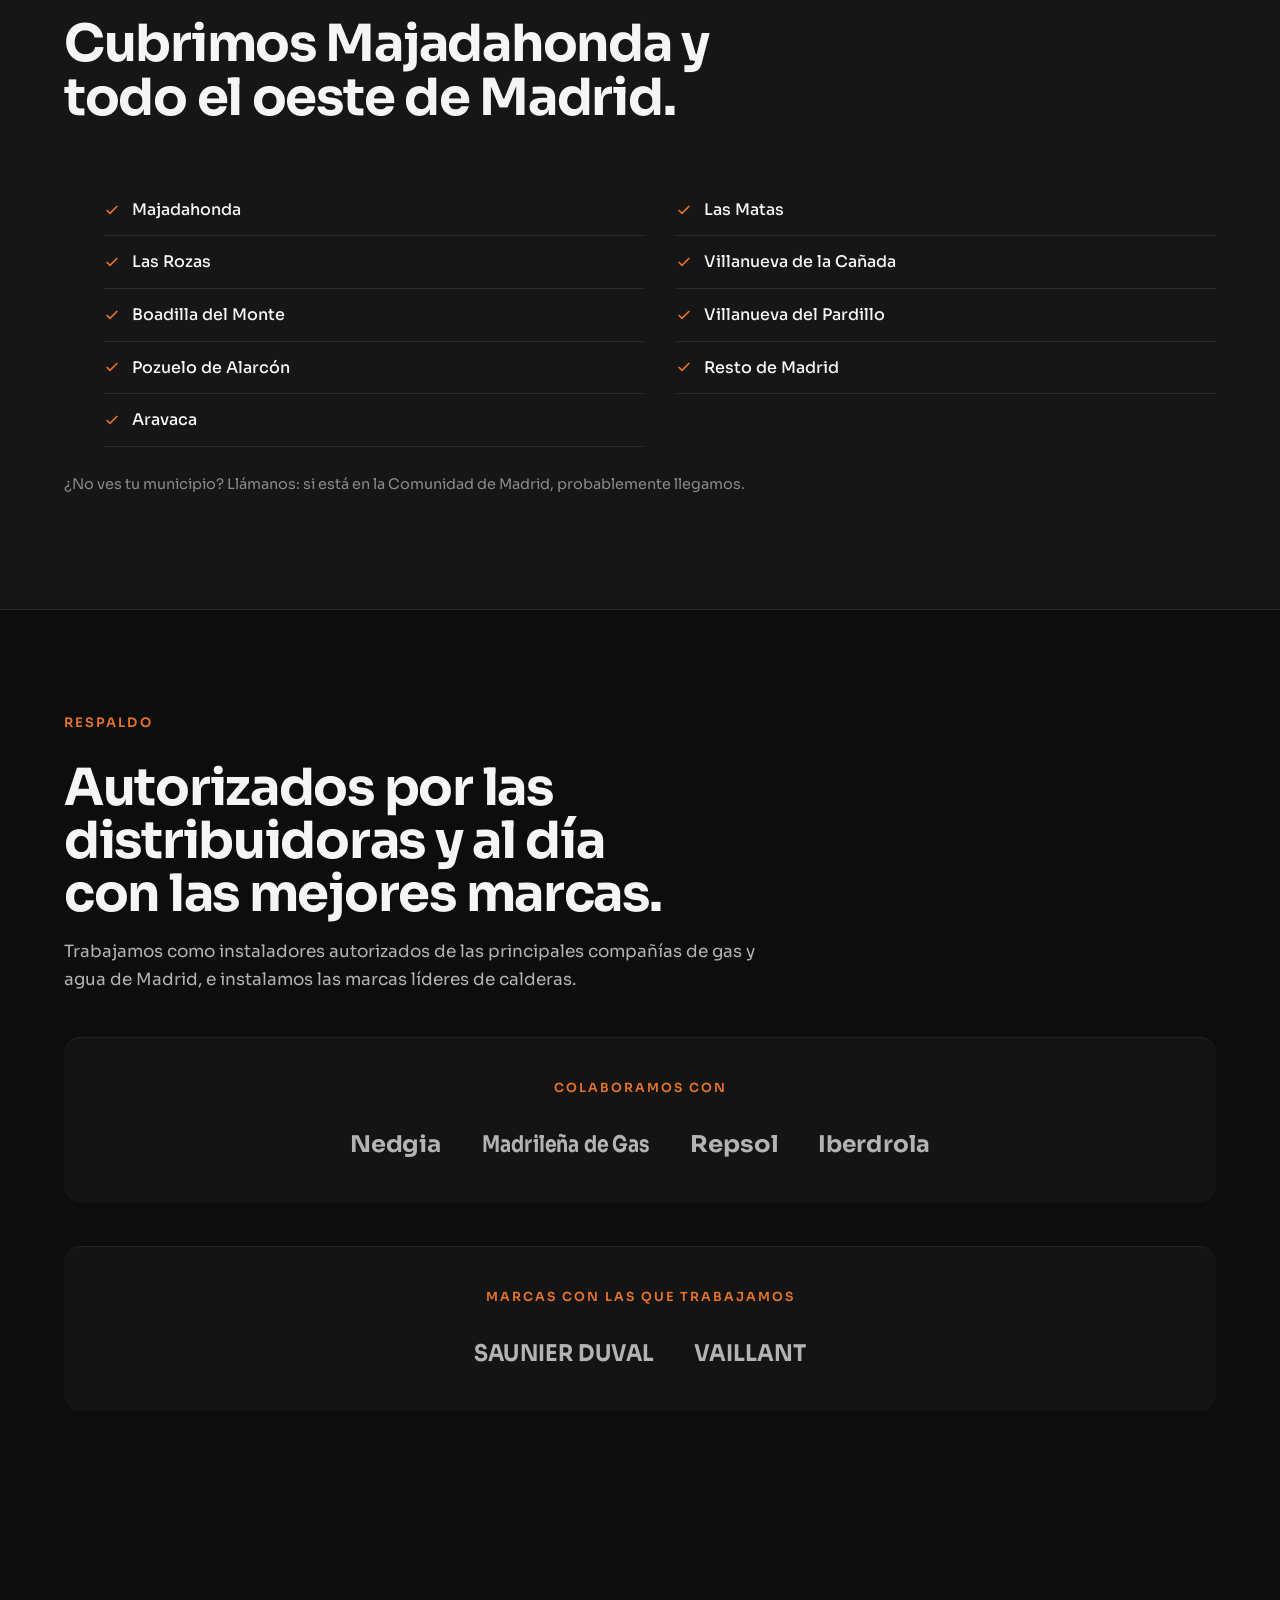
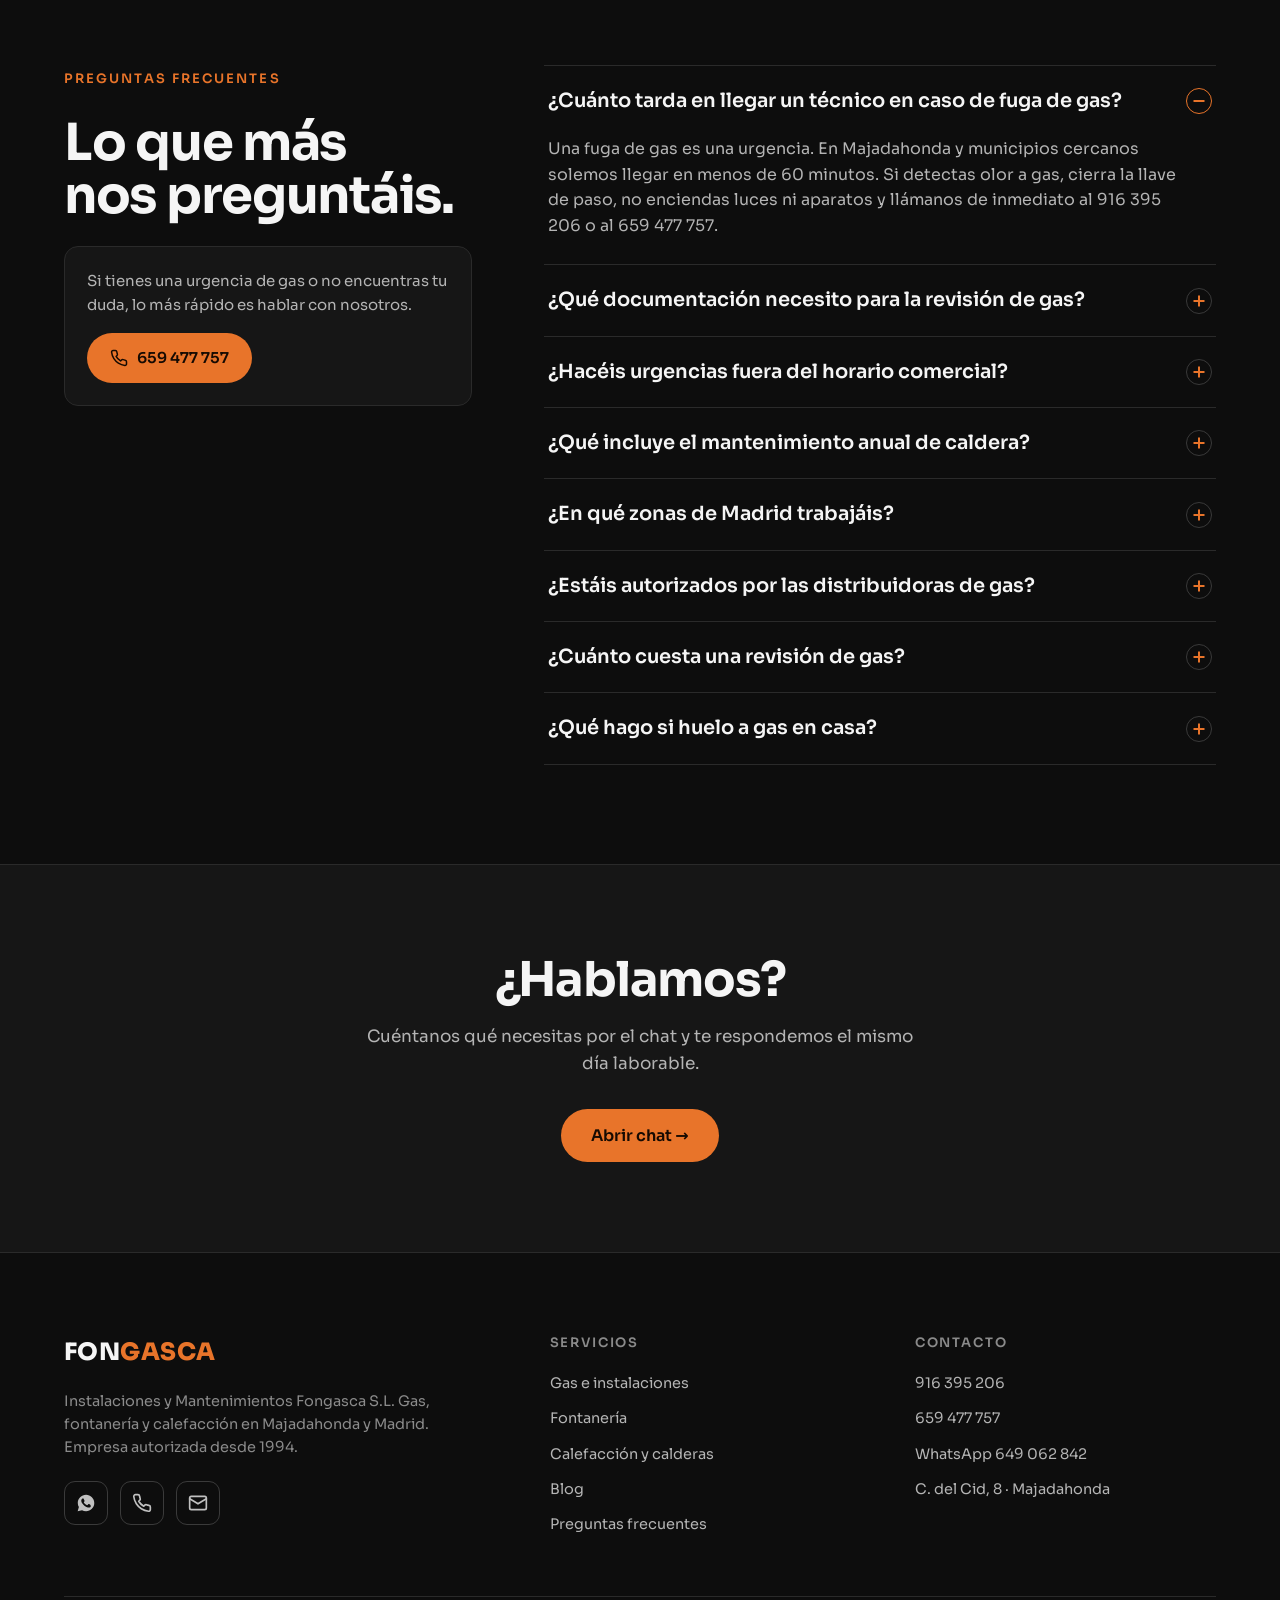
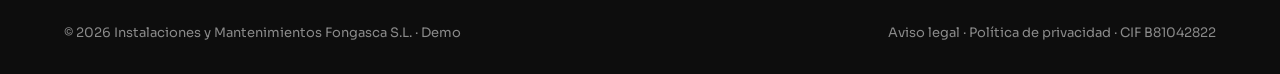
==== commit 0b1fb647: "feat: rediseño del hero (DarkProjectHero · Magic MCP) Hero cinematográfico dark premium industrial: " ====
--- a/index.html
+++ b/index.html
@@ -8,7 +8,7 @@
 <meta name="author" content="FONGASCA S.L.">
 <meta name="robots" content="index, follow, max-image-preview:large">
 <meta name="theme-color" content="#0d0d0d">
-<link rel="canonical" href="https://nexusforgeia.github.io/WHITEMOON-FONGACASA-DEMO/">
+<link rel="canonical" href="https://nexusforgeia.github.io/WHITEMOON-FONGASCA-DEMO/">
 
 <!-- GEO signals -->
 <meta name="geo.region" content="ES-MD">
@@ -43,7 +43,7 @@
   "@context": "https://schema.org",
   "@type": "LocalBusiness",
   "name": "FONGASCA S.L.",
-  "url": "https://nexusforgeia.github.io/WHITEMOON-FONGACASA-DEMO/",
+  "url": "https://nexusforgeia.github.io/WHITEMOON-FONGASCA-DEMO/",
   "logo": "https://fongascasl.net/wp-content/uploads/logo-fongasca-1.png",
   "telephone": "916395206",
   "email": "fongascasl@fongascasl.net",
@@ -254,27 +254,36 @@
 .nav-toggle{display:none;background:none;border:1px solid var(--line-bright);border-radius:10px;width:46px;height:46px;color:var(--ink)}
 .nav-toggle svg{width:22px;height:22px}
 
-/* ---------- Hero ---------- */
-.hero{position:relative;min-height:clamp(620px,92vh,920px);display:flex;align-items:flex-end;overflow:hidden}
+/* ---------- Hero · DarkProjectHero (Magic MCP) ---------- */
+.hero{position:relative;min-height:clamp(640px,94vh,960px);display:flex;align-items:flex-end;overflow:hidden;isolation:isolate}
 .hero-media{position:absolute;inset:0;z-index:0}
-.hero-media img{width:100%;height:100%;object-fit:cover;object-position:center 30%;filter:contrast(1.05) brightness(.62) saturate(1.05)}
+.hero-media img{width:100%;height:100%;object-fit:cover;object-position:center 30%;filter:contrast(1.06) brightness(.58) saturate(1.06);transform:scale(1.06);animation:heroPan 26s ease-in-out infinite alternate}
 .hero-media::after{
   content:"";position:absolute;inset:0;
   background:
-    linear-gradient(105deg, rgba(13,13,13,.95) 0%, rgba(13,13,13,.72) 38%, rgba(13,13,13,.18) 70%, rgba(13,13,13,.55) 100%),
-    linear-gradient(0deg, rgba(13,13,13,.96) 2%, rgba(13,13,13,0) 42%);
-}
-.hero-glow{position:absolute;z-index:1;right:-10%;top:8%;width:48vw;height:48vw;max-width:680px;max-height:680px;
-  background:radial-gradient(circle, rgba(232,116,42,.30), rgba(232,116,42,0) 62%);filter:blur(14px);pointer-events:none}
-.hero-inner{position:relative;z-index:2;width:100%;padding-block:clamp(56px,9vh,120px)}
+    linear-gradient(105deg, rgba(13,13,13,.96) 0%, rgba(13,13,13,.74) 38%, rgba(13,13,13,.16) 70%, rgba(13,13,13,.58) 100%),
+    linear-gradient(0deg, rgba(13,13,13,.97) 2%, rgba(13,13,13,0) 46%);
+}
+/* hairline industrial grid texture */
+.hero-grid-tex{position:absolute;inset:0;z-index:1;pointer-events:none;opacity:.5;
+  background-image:linear-gradient(rgba(192,192,192,.05) 1px,transparent 1px),linear-gradient(90deg,rgba(192,192,192,.05) 1px,transparent 1px);
+  background-size:64px 64px;
+  -webkit-mask-image:radial-gradient(ellipse 80% 70% at 70% 30%, #000 0%, transparent 75%);
+          mask-image:radial-gradient(ellipse 80% 70% at 70% 30%, #000 0%, transparent 75%);}
+.hero-glow{position:absolute;z-index:1;right:-10%;top:4%;width:52vw;height:52vw;max-width:760px;max-height:760px;
+  background:radial-gradient(circle, rgba(232,116,42,.34), rgba(232,116,42,0) 62%);filter:blur(16px);pointer-events:none;
+  animation:heroGlow 7s ease-in-out infinite}
+.hero-inner{position:relative;z-index:2;width:100%;padding-block:clamp(64px,10vh,128px)}
 .hero-grid{display:grid;grid-template-columns:minmax(0,1.55fr) minmax(0,1fr);gap:48px;align-items:end}
 .credential{
   display:inline-flex;align-items:center;gap:12px;
   font-size:13px;font-weight:600;letter-spacing:.14em;text-transform:uppercase;
   color:var(--silver);margin-bottom:26px;
-}
-.credential .dot{width:7px;height:7px;border-radius:50%;background:var(--fire);box-shadow:0 0 0 4px rgba(232,116,42,.18)}
-.credential .bar{width:34px;height:1px;background:var(--line-bright)}
+  padding:8px 16px 8px 12px;border:1px solid var(--line-bright);border-radius:999px;
+  background:rgba(22,22,22,.55);backdrop-filter:blur(8px);-webkit-backdrop-filter:blur(8px);
+}
+.credential .dot{width:8px;height:8px;border-radius:50%;background:var(--fire);box-shadow:0 0 0 0 rgba(232,116,42,.5);animation:heroPulse 2.4s ease-out infinite}
+.credential .bar{width:30px;height:1px;background:var(--line-bright)}
 h1.hero-title{
   font-size:clamp(2.6rem,6.4vw,5.4rem);
   line-height:.99;font-weight:800;letter-spacing:-.03em;
@@ -284,12 +293,41 @@
 .hero-sub{font-size:clamp(1.02rem,1.5vw,1.22rem);color:var(--ink-dim);max-width:46ch;margin:0 0 34px;text-wrap:pretty}
 .hero-actions{display:flex;flex-wrap:wrap;gap:14px;align-items:center}
 .hero-actions .btn{padding:15px 26px;font-size:16px}
+.hero-actions .btn-fire{box-shadow:0 10px 32px -8px rgba(232,116,42,.55)}
 .hero-side{padding-bottom:6px}
-.hero-stats{display:grid;gap:1px;background:var(--line);border:1px solid var(--line);border-radius:16px;overflow:hidden}
-.hero-stat{background:var(--bg);padding:20px 22px}
+.hero-stats{display:grid;gap:1px;background:var(--line);border:1px solid var(--line);border-radius:16px;overflow:hidden;
+  box-shadow:0 24px 60px -28px rgba(0,0,0,.75)}
+.hero-stat{background:rgba(13,13,13,.72);backdrop-filter:blur(6px);-webkit-backdrop-filter:blur(6px);padding:20px 22px;transition:background .25s ease}
+.hero-stat:hover{background:var(--bg-elev)}
 .hero-stat b{display:block;font-size:clamp(1.7rem,3vw,2.4rem);font-weight:800;color:var(--ink);letter-spacing:-.02em;line-height:1}
 .hero-stat span{display:block;margin-top:8px;font-size:13.5px;color:var(--ink-faint);font-weight:500}
 .hero-stat.accent b{color:var(--fire)}
+/* trust strip */
+.hero-trust{display:flex;flex-wrap:wrap;align-items:center;gap:10px 22px;margin-top:34px;padding-top:24px;border-top:1px solid var(--line)}
+.hero-trust .lbl{font-size:11.5px;font-weight:600;letter-spacing:.16em;text-transform:uppercase;color:var(--ink-faint)}
+.hero-trust .names{display:flex;flex-wrap:wrap;gap:8px}
+.hero-trust .names span{font-size:13px;font-weight:600;color:var(--silver);padding:5px 12px;border:1px solid var(--line);border-radius:999px;background:var(--bg-elev)}
+/* scroll cue */
+.hero-cue{position:absolute;left:50%;bottom:22px;transform:translateX(-50%);z-index:2;display:flex;flex-direction:column;align-items:center;gap:8px;
+  font-size:11px;font-weight:600;letter-spacing:.18em;text-transform:uppercase;color:var(--ink-faint)}
+.hero-cue svg{width:18px;height:18px;color:var(--fire);animation:heroBounce 1.8s ease-in-out infinite}
+/* entrance reveal */
+.hero-up{opacity:0;transform:translateY(22px);animation:heroUp .8s cubic-bezier(.16,1,.3,1) forwards}
+.hero-up.d1{animation-delay:.05s}
+.hero-up.d2{animation-delay:.15s}
+.hero-up.d3{animation-delay:.25s}
+.hero-up.d4{animation-delay:.35s}
+.hero-up.d5{animation-delay:.45s}
+@keyframes heroUp{to{opacity:1;transform:none}}
+@keyframes heroPan{from{transform:scale(1.06) translate3d(0,0,0)}to{transform:scale(1.12) translate3d(-1.5%,-2%,0)}}
+@keyframes heroGlow{0%,100%{opacity:.85;transform:scale(1)}50%{opacity:1;transform:scale(1.08)}}
+@keyframes heroPulse{0%{box-shadow:0 0 0 0 rgba(232,116,42,.5)}70%{box-shadow:0 0 0 9px rgba(232,116,42,0)}100%{box-shadow:0 0 0 0 rgba(232,116,42,0)}}
+@keyframes heroBounce{0%,100%{transform:translateY(0)}50%{transform:translateY(5px)}}
+@media (prefers-reduced-motion: reduce){
+  .hero-media img,.hero-glow,.credential .dot,.hero-cue svg{animation:none}
+  .hero-media img{transform:scale(1.06)}
+  .hero-up{opacity:1;transform:none;animation:none}
+}
 
 /* ---------- Section shared ---------- */
 .section{padding-block:clamp(72px,11vh,140px);position:relative}
@@ -438,6 +476,8 @@
   .site-header{}
   .brand img{height:44px}
   .hero{min-height:auto;padding-top:20px}
+  .hero-cue{display:none}
+  .hero-trust{gap:8px 14px;margin-top:28px}
   .hero-stats{grid-template-columns:1fr;gap:1px}
   .hero-stat{display:flex;align-items:baseline;gap:14px}
   .hero-stat b{font-size:1.9rem}
@@ -485,28 +525,38 @@
 
 <main id="inicio">
 
-<!-- ============ HERO ============ -->
+<!-- ============ HERO · DarkProjectHero (Magic MCP) ============ -->
 <section class="hero">
   <div class="hero-media">
     <img src="https://fongascasl.net/wp-content/uploads/tuberias-cobre-Fongasca-Majadahonda-Madrid.jpg"
          alt="Instalación de tubería de cobre realizada por FONGASCA en Majadahonda" width="1920" height="1080" fetchpriority="high">
   </div>
+  <div class="hero-grid-tex" aria-hidden="true"></div>
   <div class="hero-glow" aria-hidden="true"></div>
   <div class="wrap hero-inner">
     <div class="hero-grid">
       <div class="hero-copy">
-        <p class="credential"><span class="dot"></span> 30 años · Empresa autorizada <span class="bar"></span> Desde 1994</p>
-        <h1 class="hero-title">Gas, fontanería y<br>calefacción <em>sin sustos</em><br>en Majadahonda.</h1>
-        <p class="hero-sub">Instaladores autorizados desde 1994. Resolvemos fugas, instalamos calderas y certificamos tu instalación de gas con técnicos propios y garantía oficial.</p>
-        <div class="hero-actions">
+        <p class="credential hero-up d1"><span class="dot"></span> 30 años · Empresa autorizada <span class="bar"></span> Desde 1994</p>
+        <h1 class="hero-title hero-up d2">Gas, fontanería y<br>calefacción <em>sin sustos</em><br>en Majadahonda.</h1>
+        <p class="hero-sub hero-up d3">Instaladores autorizados desde 1994. Resolvemos fugas, instalamos calderas y certificamos tu instalación de gas con técnicos propios y garantía oficial.</p>
+        <div class="hero-actions hero-up d4">
           <a class="btn btn-fire" href="tel:+34916395206">
             <svg width="18" height="18" viewBox="0 0 24 24" fill="none" stroke="currentColor" stroke-width="2" stroke-linecap="round" stroke-linejoin="round" aria-hidden="true"><path d="M22 16.92v3a2 2 0 0 1-2.18 2 19.79 19.79 0 0 1-8.63-3.07 19.5 19.5 0 0 1-6-6 19.79 19.79 0 0 1-3.07-8.67A2 2 0 0 1 4.11 2h3a2 2 0 0 1 2 1.72c.13.96.36 1.9.7 2.81a2 2 0 0 1-.45 2.11L8.09 9.91a16 16 0 0 0 6 6l1.27-1.27a2 2 0 0 1 2.11-.45c.91.34 1.85.57 2.81.7A2 2 0 0 1 22 16.92z"/></svg>
             916 395 206
           </a>
           <a class="btn btn-ghost" href="#servicios">Ver servicios</a>
         </div>
-      </div>
-      <aside class="hero-side">
+        <div class="hero-trust hero-up d5">
+          <span class="lbl">Autorizados por</span>
+          <div class="names">
+            <span>Nedgia</span>
+            <span>Madrileña de Gas</span>
+            <span>Repsol</span>
+            <span>Iberdrola</span>
+          </div>
+        </div>
+      </div>
+      <aside class="hero-side hero-up d4">
         <div class="hero-stats">
           <div class="hero-stat accent"><b>1994</b><span>Empresa instaladora autorizada</span></div>
           <div class="hero-stat"><b>&lt;60 min</b><span>Respuesta en urgencias de gas</span></div>
@@ -515,6 +565,10 @@
       </aside>
     </div>
   </div>
+  <a class="hero-cue" href="#servicios" aria-label="Ver servicios">
+    Servicios
+    <svg viewBox="0 0 24 24" fill="none" stroke="currentColor" stroke-width="2" stroke-linecap="round" stroke-linejoin="round" aria-hidden="true"><path d="M12 5v14M19 12l-7 7-7-7"/></svg>
+  </a>
 </section>
 
 <!-- ============ SERVICIOS ============ -->
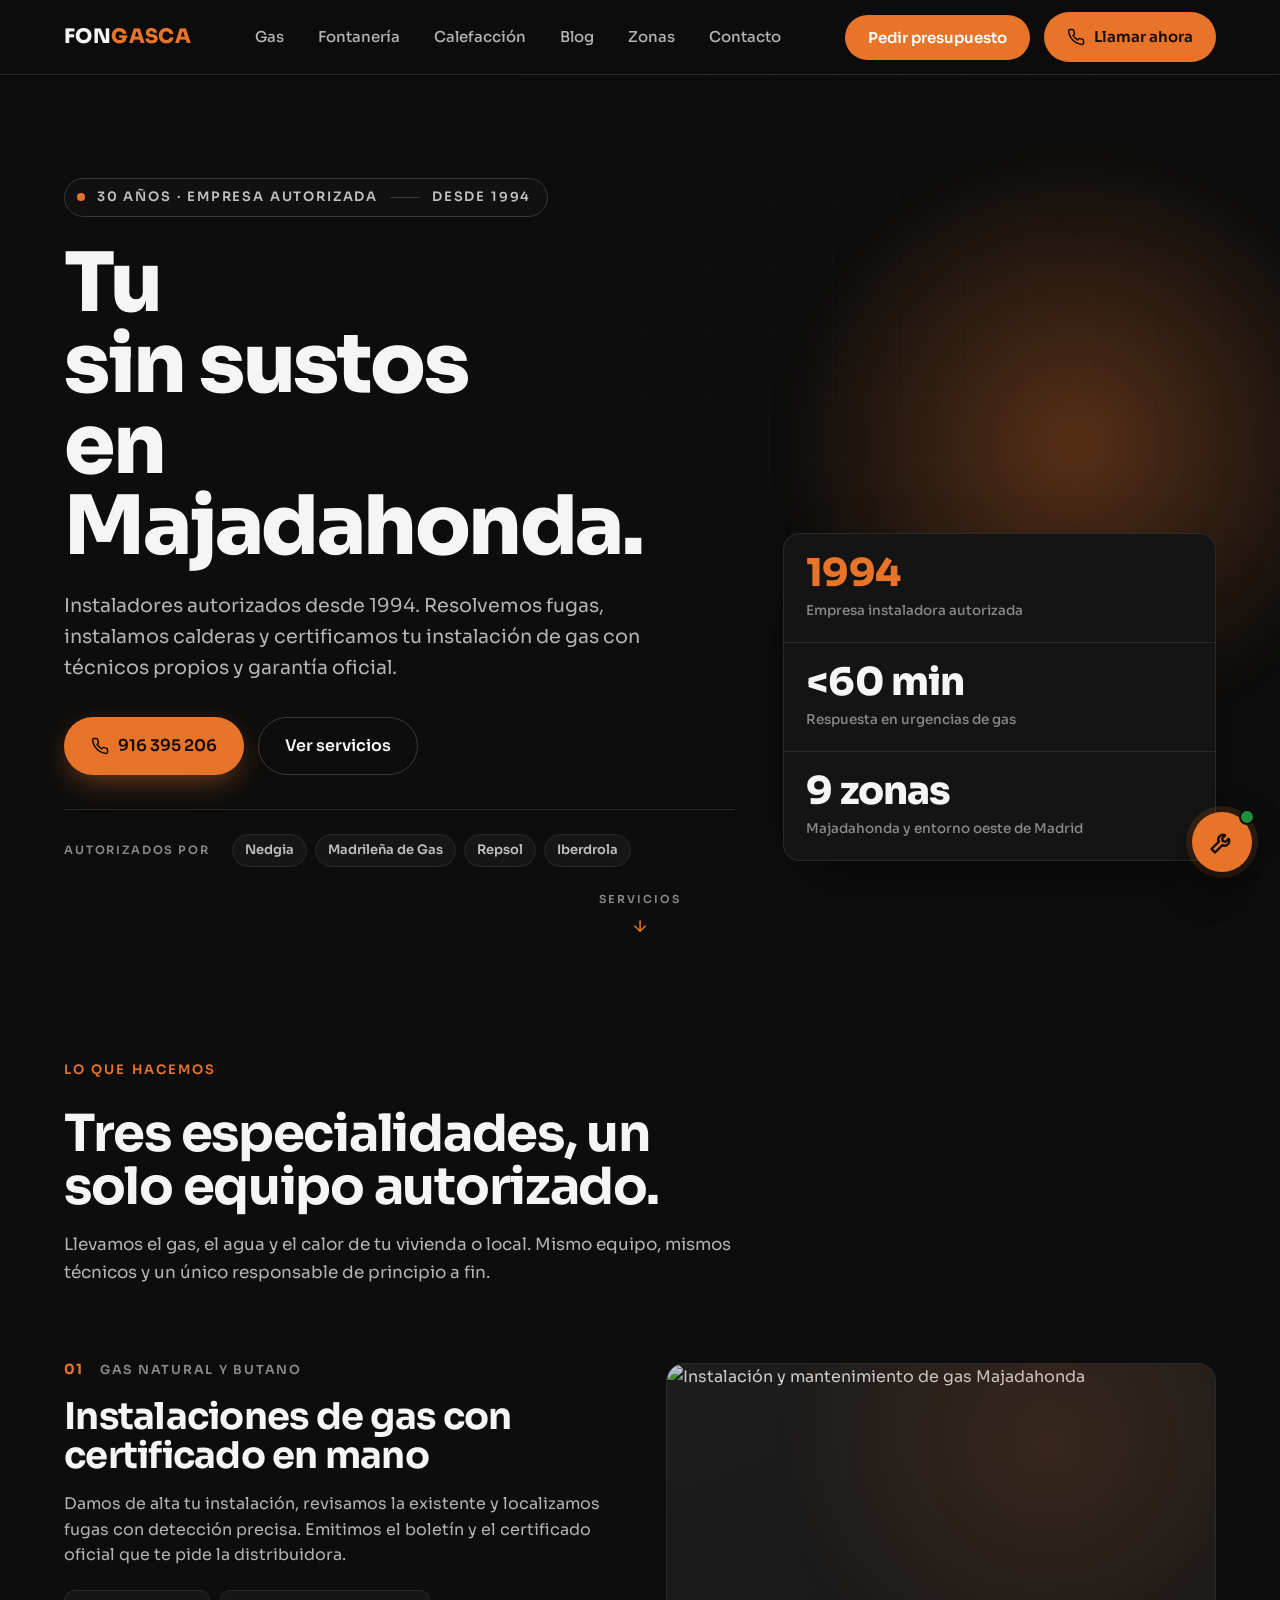
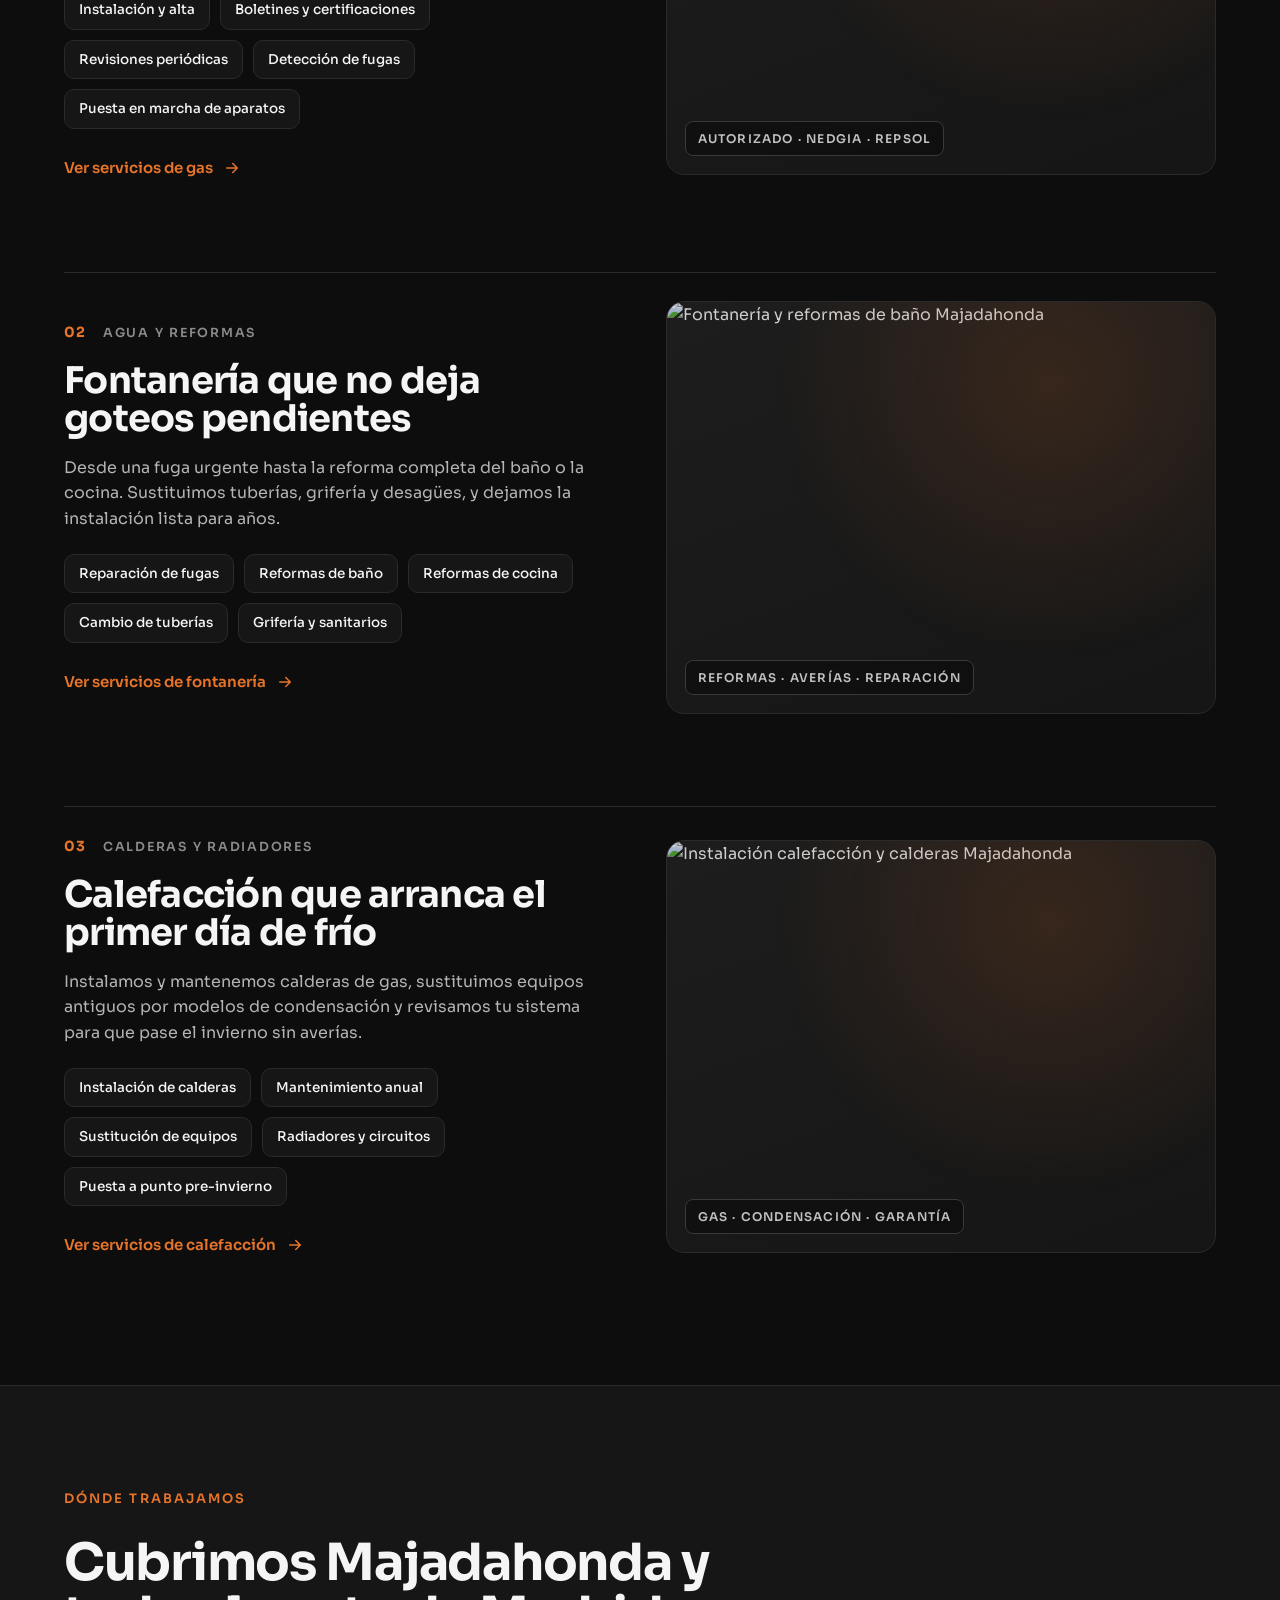
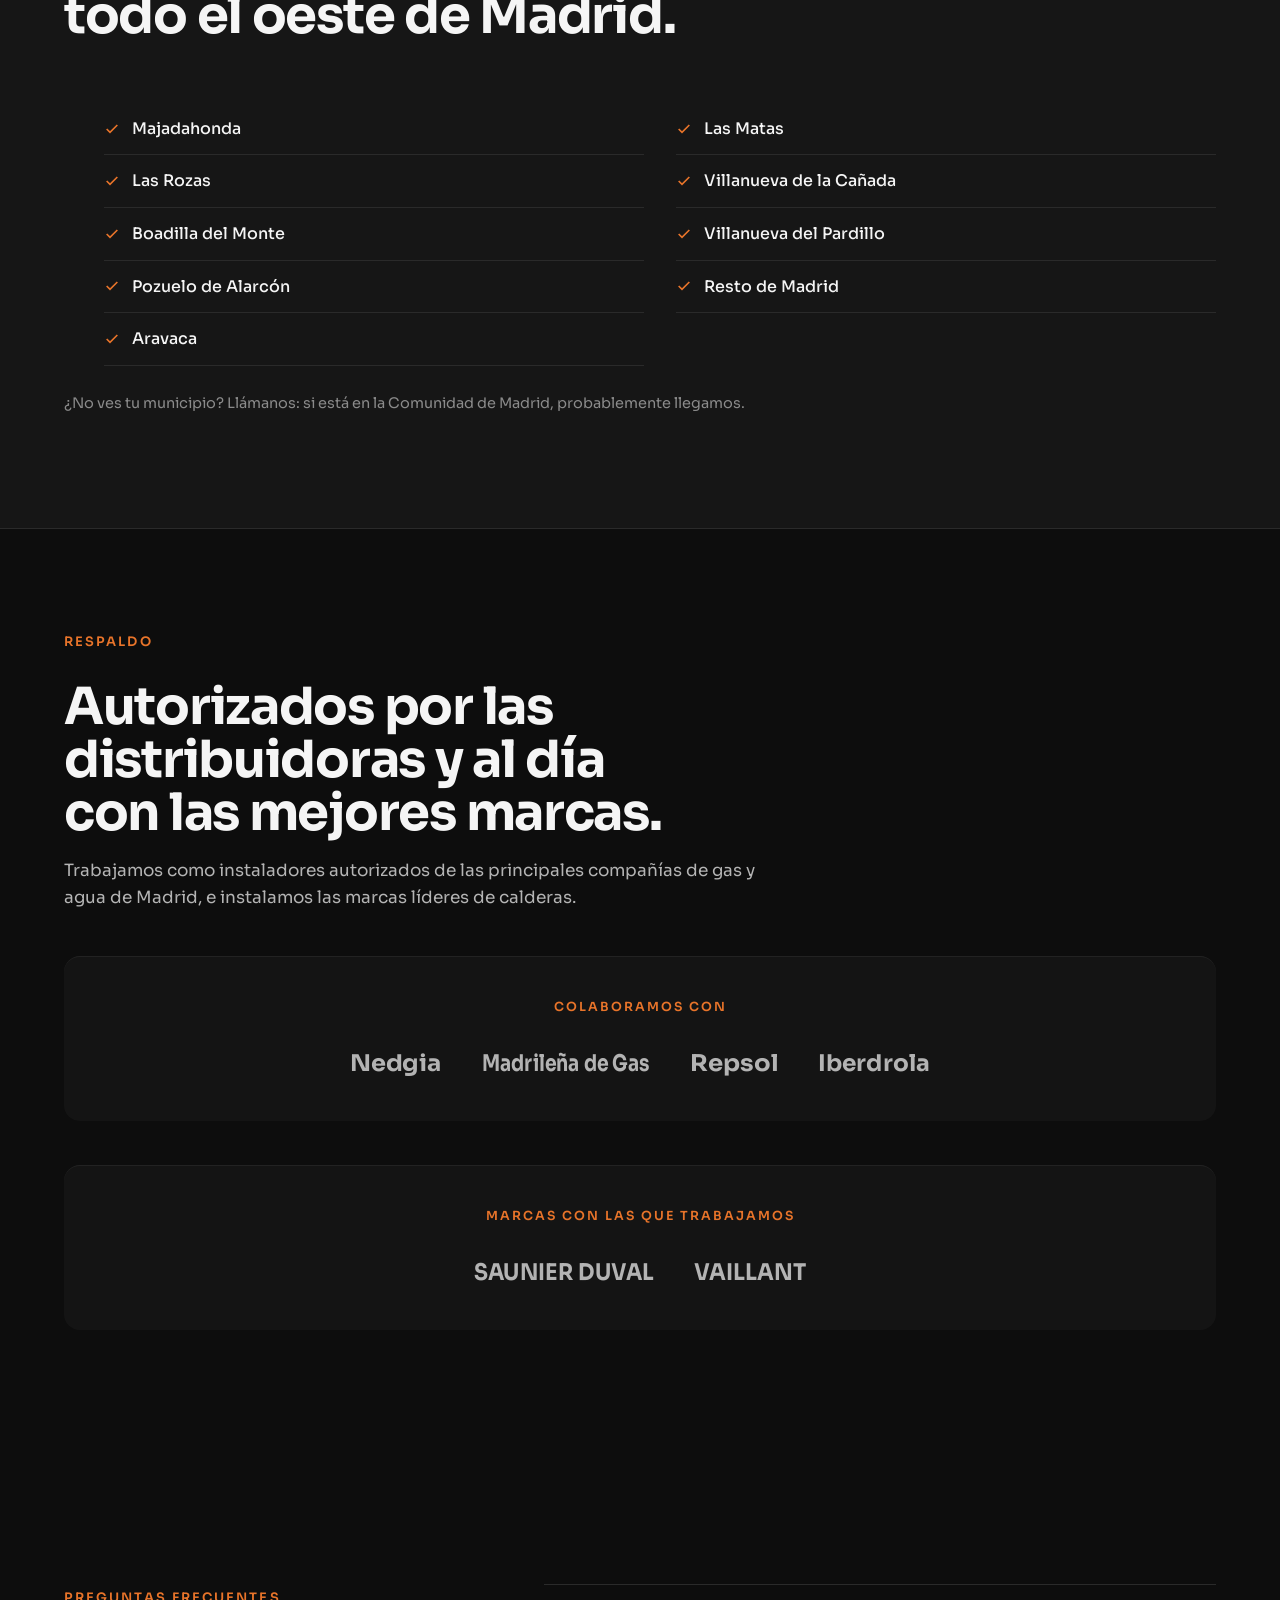
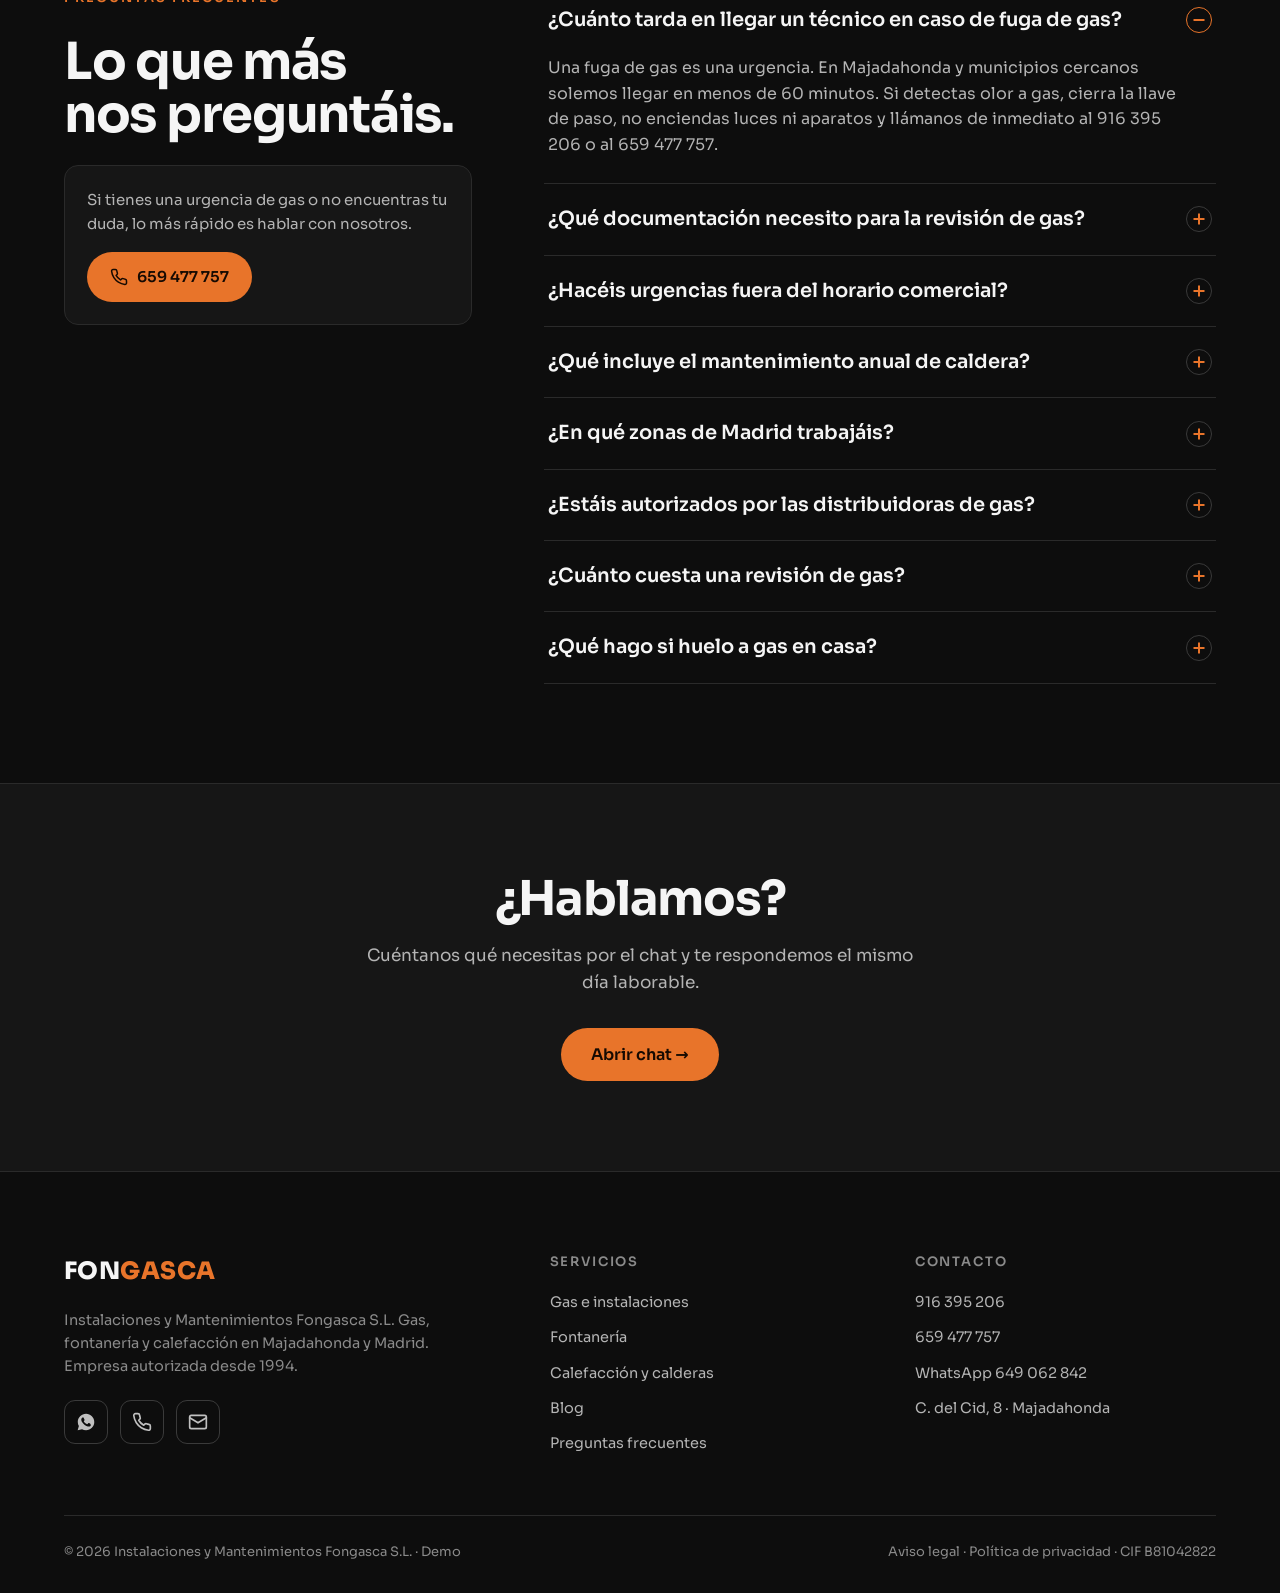
==== commit 31234d30: "feat: hero con vídeo de fondo + palabras rotatorias - Vídeo de fondo en loop (llama, royalty-free Mi" ====
--- a/index.html
+++ b/index.html
@@ -257,9 +257,12 @@
 /* ---------- Hero · DarkProjectHero (Magic MCP) ---------- */
 .hero{position:relative;min-height:clamp(640px,94vh,960px);display:flex;align-items:flex-end;overflow:hidden;isolation:isolate}
 .hero-media{position:absolute;inset:0;z-index:0}
-.hero-media img{width:100%;height:100%;object-fit:cover;object-position:center 30%;filter:contrast(1.06) brightness(.58) saturate(1.06);transform:scale(1.06);animation:heroPan 26s ease-in-out infinite alternate}
+.hero-media img,.hero-media video{position:absolute;inset:0;width:100%;height:100%;object-fit:cover;object-position:center 30%;filter:contrast(1.06) brightness(.56) saturate(1.06)}
+.hero-media img{transform:scale(1.06);animation:heroPan 26s ease-in-out infinite alternate}
+.hero-video{z-index:1}
+.hero-fallback{z-index:0}
 .hero-media::after{
-  content:"";position:absolute;inset:0;
+  content:"";position:absolute;inset:0;z-index:2;
   background:
     linear-gradient(105deg, rgba(13,13,13,.96) 0%, rgba(13,13,13,.74) 38%, rgba(13,13,13,.16) 70%, rgba(13,13,13,.58) 100%),
     linear-gradient(0deg, rgba(13,13,13,.97) 2%, rgba(13,13,13,0) 46%);
@@ -290,6 +293,12 @@
   margin:0 0 24px;text-wrap:balance;
 }
 h1.hero-title em{font-style:normal;color:var(--fire);display:inline-block}
+/* rotating word */
+.rot{display:inline-block;position:relative;vertical-align:bottom}
+.rot em{transition:opacity .42s cubic-bezier(.16,1,.3,1),transform .42s cubic-bezier(.16,1,.3,1)}
+.rot.is-out em{opacity:0;transform:translateY(-.18em)}
+.rot.is-in em{opacity:0;transform:translateY(.22em)}
+.sr-only{position:absolute;width:1px;height:1px;padding:0;margin:-1px;overflow:hidden;clip:rect(0,0,0,0);white-space:nowrap;border:0}
 .hero-sub{font-size:clamp(1.02rem,1.5vw,1.22rem);color:var(--ink-dim);max-width:46ch;margin:0 0 34px;text-wrap:pretty}
 .hero-actions{display:flex;flex-wrap:wrap;gap:14px;align-items:center}
 .hero-actions .btn{padding:15px 26px;font-size:16px}
@@ -326,6 +335,7 @@
 @media (prefers-reduced-motion: reduce){
   .hero-media img,.hero-glow,.credential .dot,.hero-cue svg{animation:none}
   .hero-media img{transform:scale(1.06)}
+  .hero-video{display:none}
   .hero-up{opacity:1;transform:none;animation:none}
 }
 
@@ -528,7 +538,13 @@
 <!-- ============ HERO · DarkProjectHero (Magic MCP) ============ -->
 <section class="hero">
   <div class="hero-media">
-    <img src="https://fongascasl.net/wp-content/uploads/tuberias-cobre-Fongasca-Majadahonda-Madrid.jpg"
+    <video class="hero-video" autoplay muted loop playsinline preload="auto"
+           poster="https://fongascasl.net/wp-content/uploads/tuberias-cobre-Fongasca-Majadahonda-Madrid.jpg"
+           aria-hidden="true" tabindex="-1">
+      <source src="assets/video/hero-llama.mp4" type="video/mp4">
+    </video>
+    <img class="hero-fallback"
+         src="https://fongascasl.net/wp-content/uploads/tuberias-cobre-Fongasca-Majadahonda-Madrid.jpg"
          alt="Instalación de tubería de cobre realizada por FONGASCA en Majadahonda" width="1920" height="1080" fetchpriority="high">
   </div>
   <div class="hero-grid-tex" aria-hidden="true"></div>
@@ -537,7 +553,7 @@
     <div class="hero-grid">
       <div class="hero-copy">
         <p class="credential hero-up d1"><span class="dot"></span> 30 años · Empresa autorizada <span class="bar"></span> Desde 1994</p>
-        <h1 class="hero-title hero-up d2">Gas, fontanería y<br>calefacción <em>sin sustos</em><br>en Majadahonda.</h1>
+        <h1 class="hero-title hero-up d2">Tu <span class="rot" id="heroRot" aria-hidden="true"><em>gas</em></span><br><span class="sr-only">gas, fontanería, calefacción y calderas </span>sin sustos<br>en Majadahonda.</h1>
         <p class="hero-sub hero-up d3">Instaladores autorizados desde 1994. Resolvemos fugas, instalamos calderas y certificamos tu instalación de gas con técnicos propios y garantía oficial.</p>
         <div class="hero-actions hero-up d4">
           <a class="btn btn-fire" href="tel:+34916395206">
@@ -848,6 +864,22 @@
     });
   });
 
+  // Hero rotating word (progressive enhancement; static h1 reads as a full sentence)
+  var rot=document.getElementById('heroRot');
+  if(rot && !window.matchMedia('(prefers-reduced-motion: reduce)').matches){
+    var words=['gas','fontanería','calefacción','caldera'], i=0, em=rot.querySelector('em');
+    setInterval(function(){
+      if(document.hidden) return;
+      i=(i+1)%words.length;
+      rot.classList.add('is-out');
+      setTimeout(function(){
+        em.textContent=words[i];
+        rot.classList.remove('is-out'); rot.classList.add('is-in');
+        requestAnimationFrame(function(){requestAnimationFrame(function(){rot.classList.remove('is-in');});});
+      },420);
+    },2600);
+  }
+
   // Reveal on scroll — content already visible by default; this is enhancement only
   var reveals=document.querySelectorAll('.reveal');
   if('IntersectionObserver' in window && !window.matchMedia('(prefers-reduced-motion: reduce)').matches){
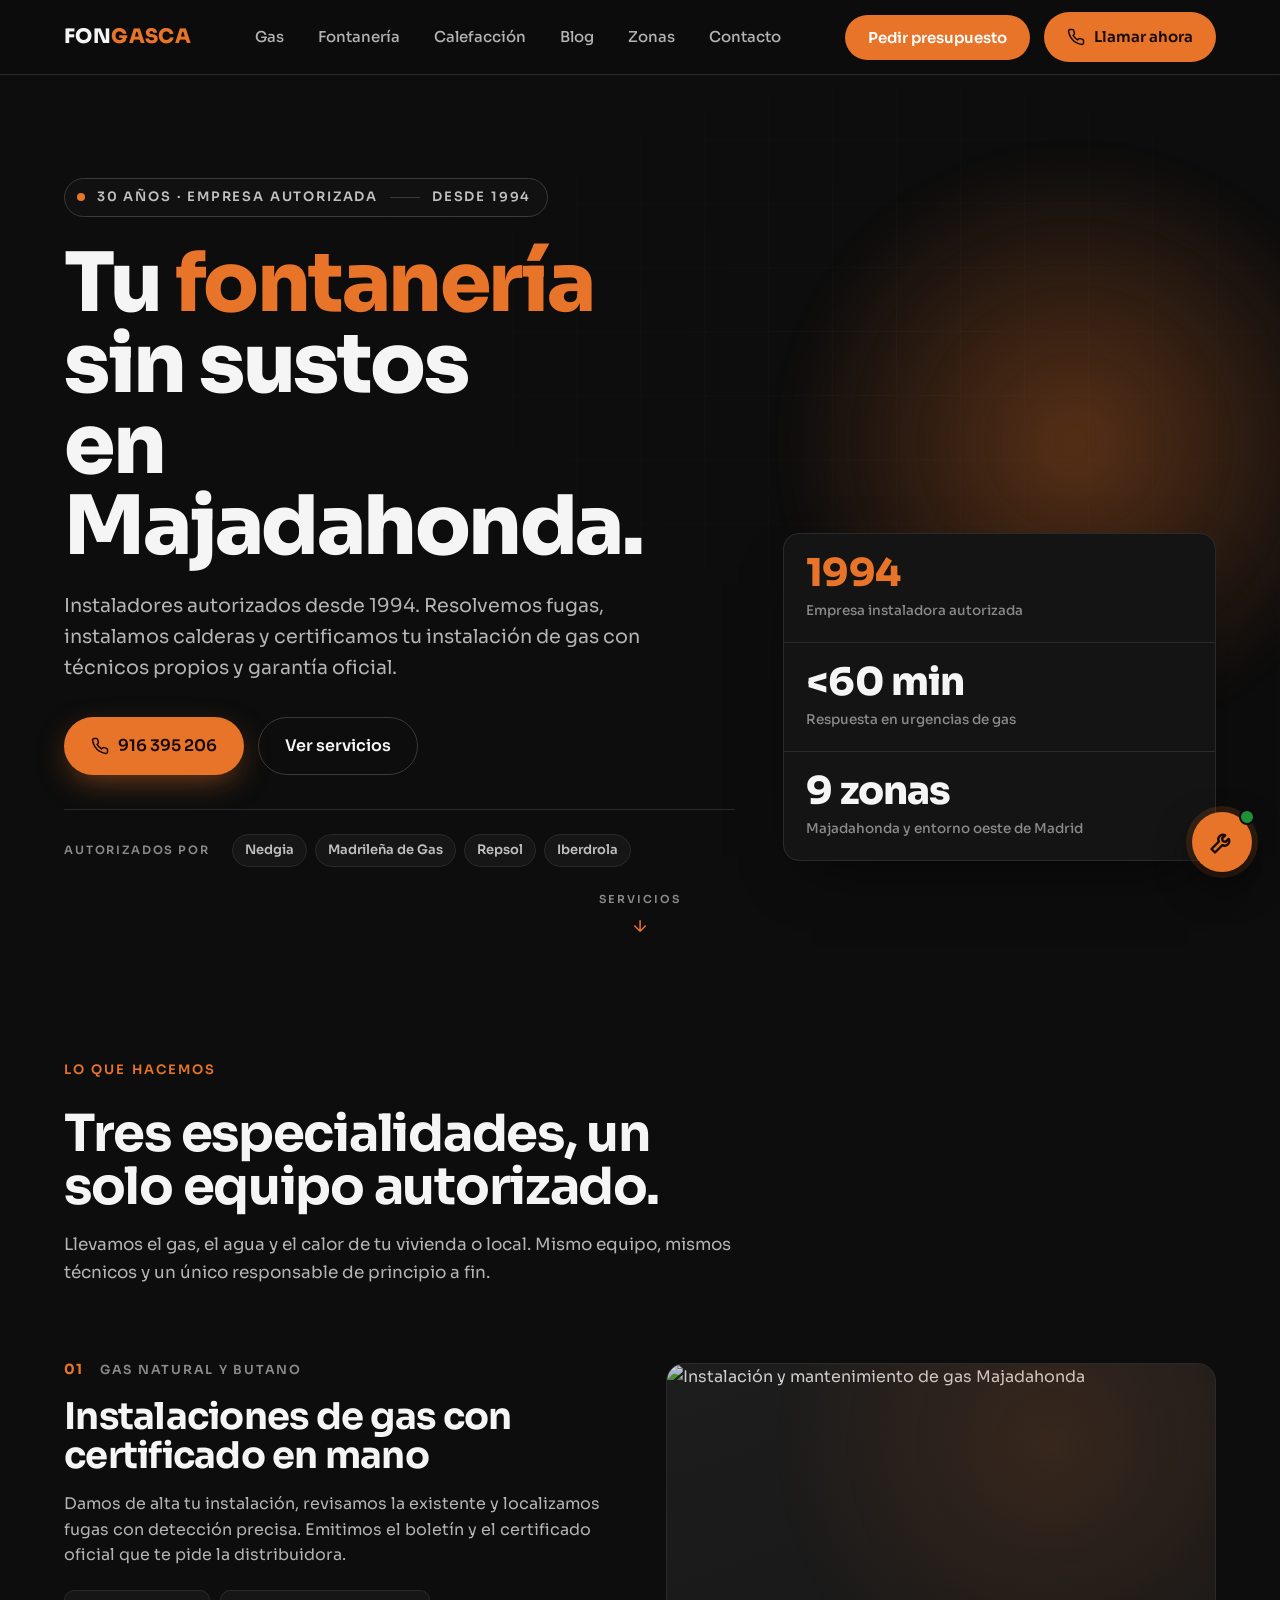
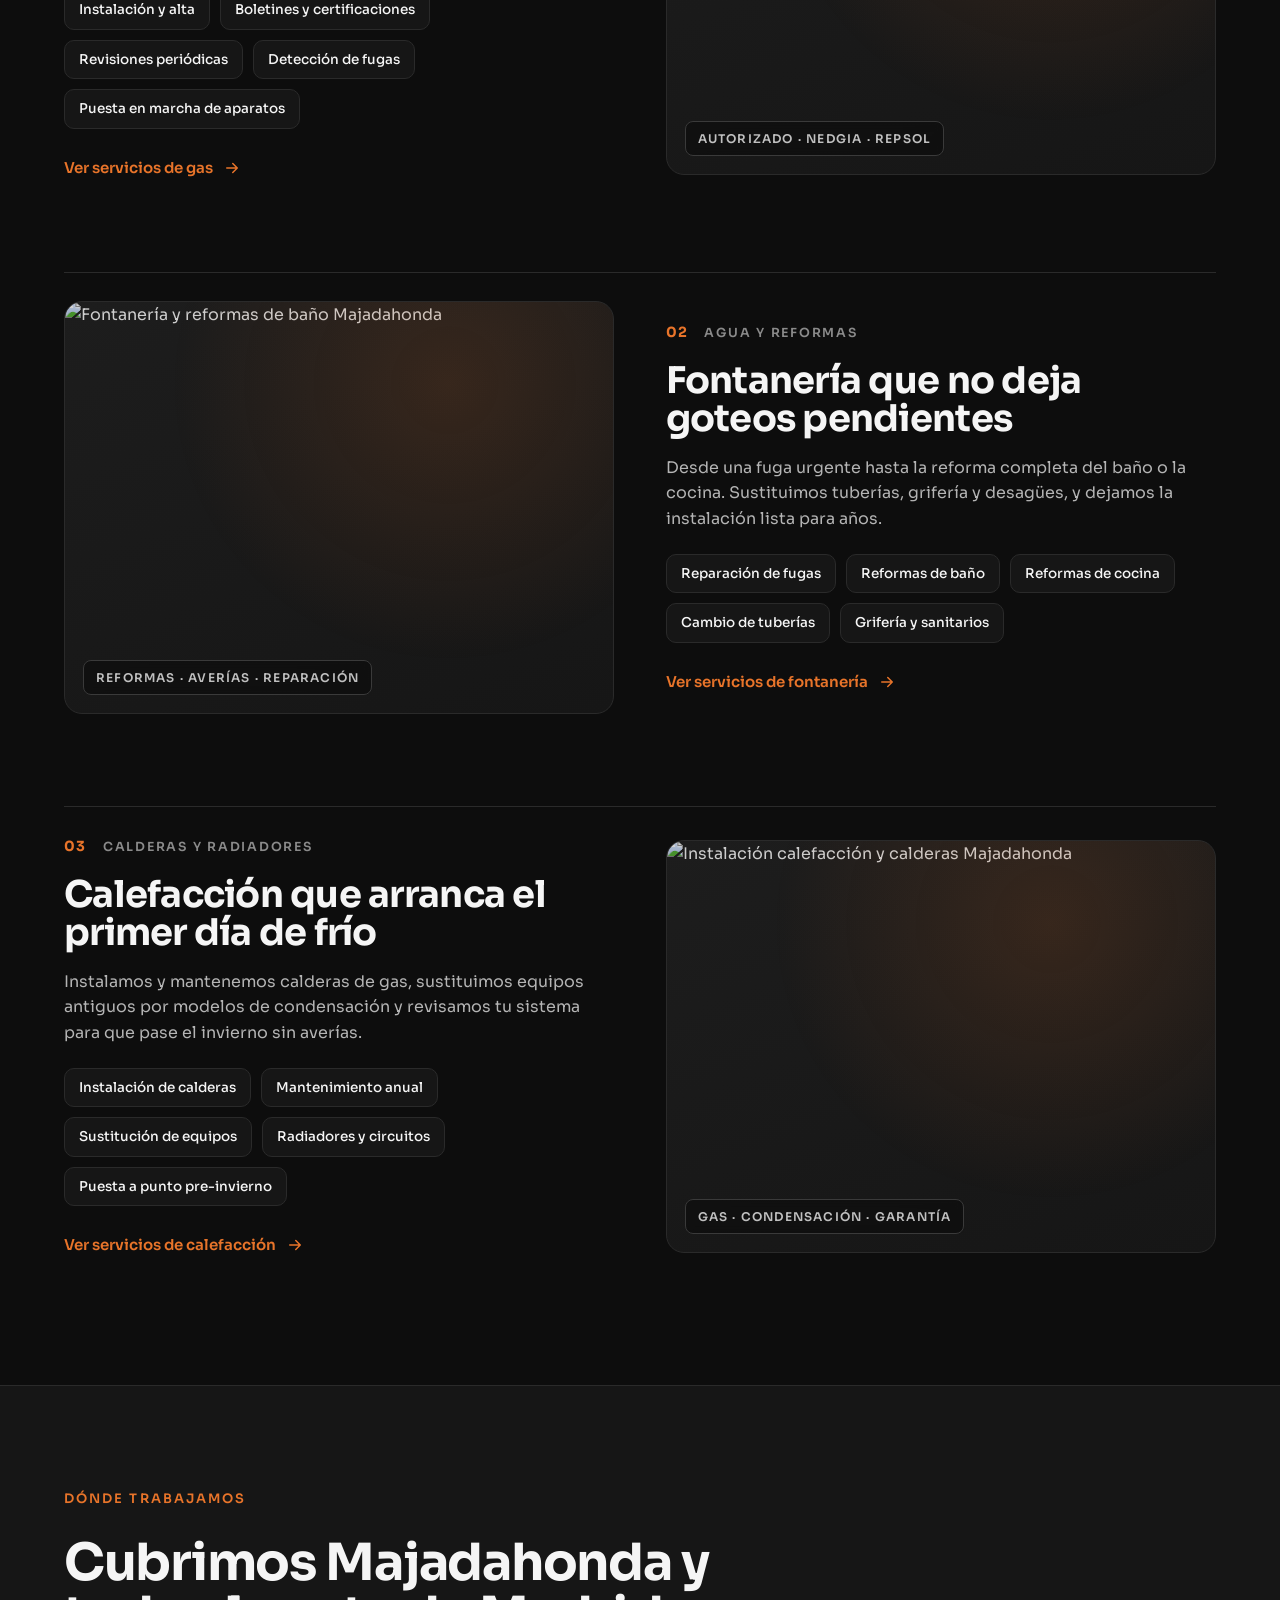
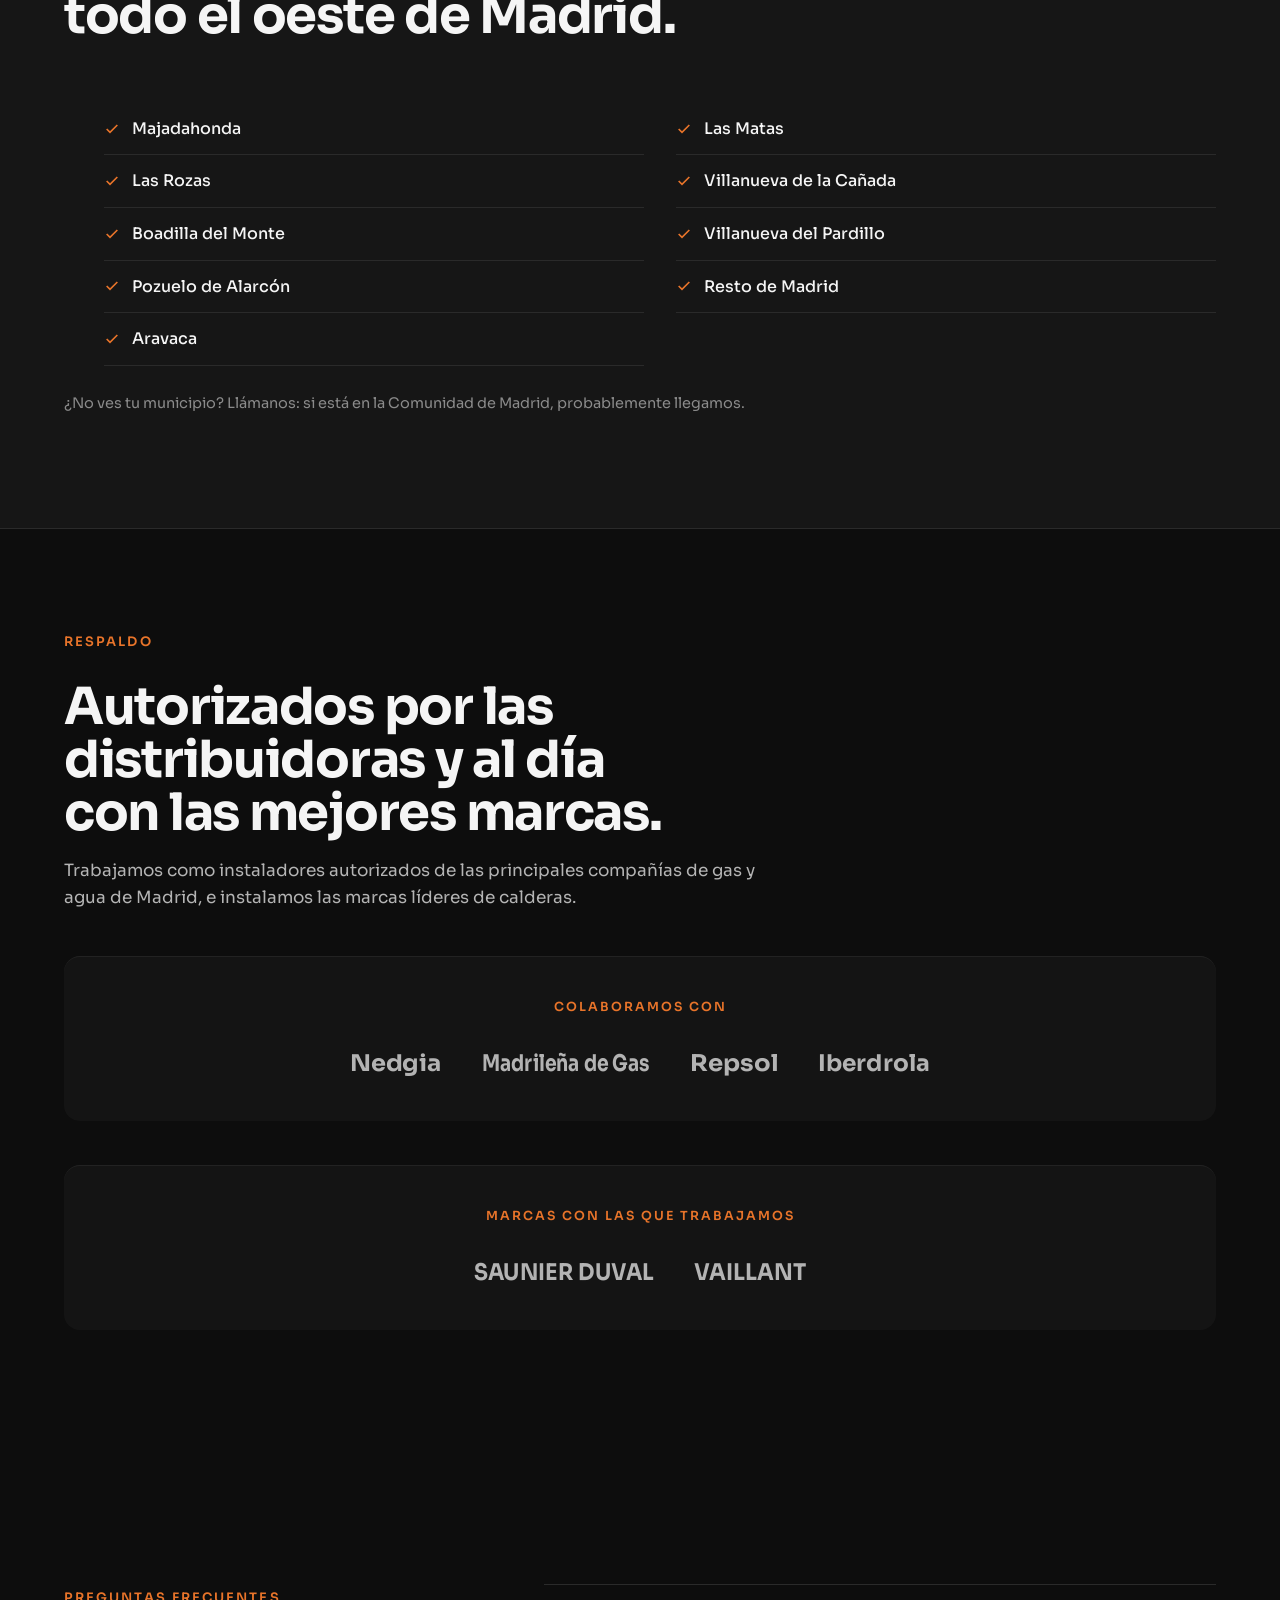
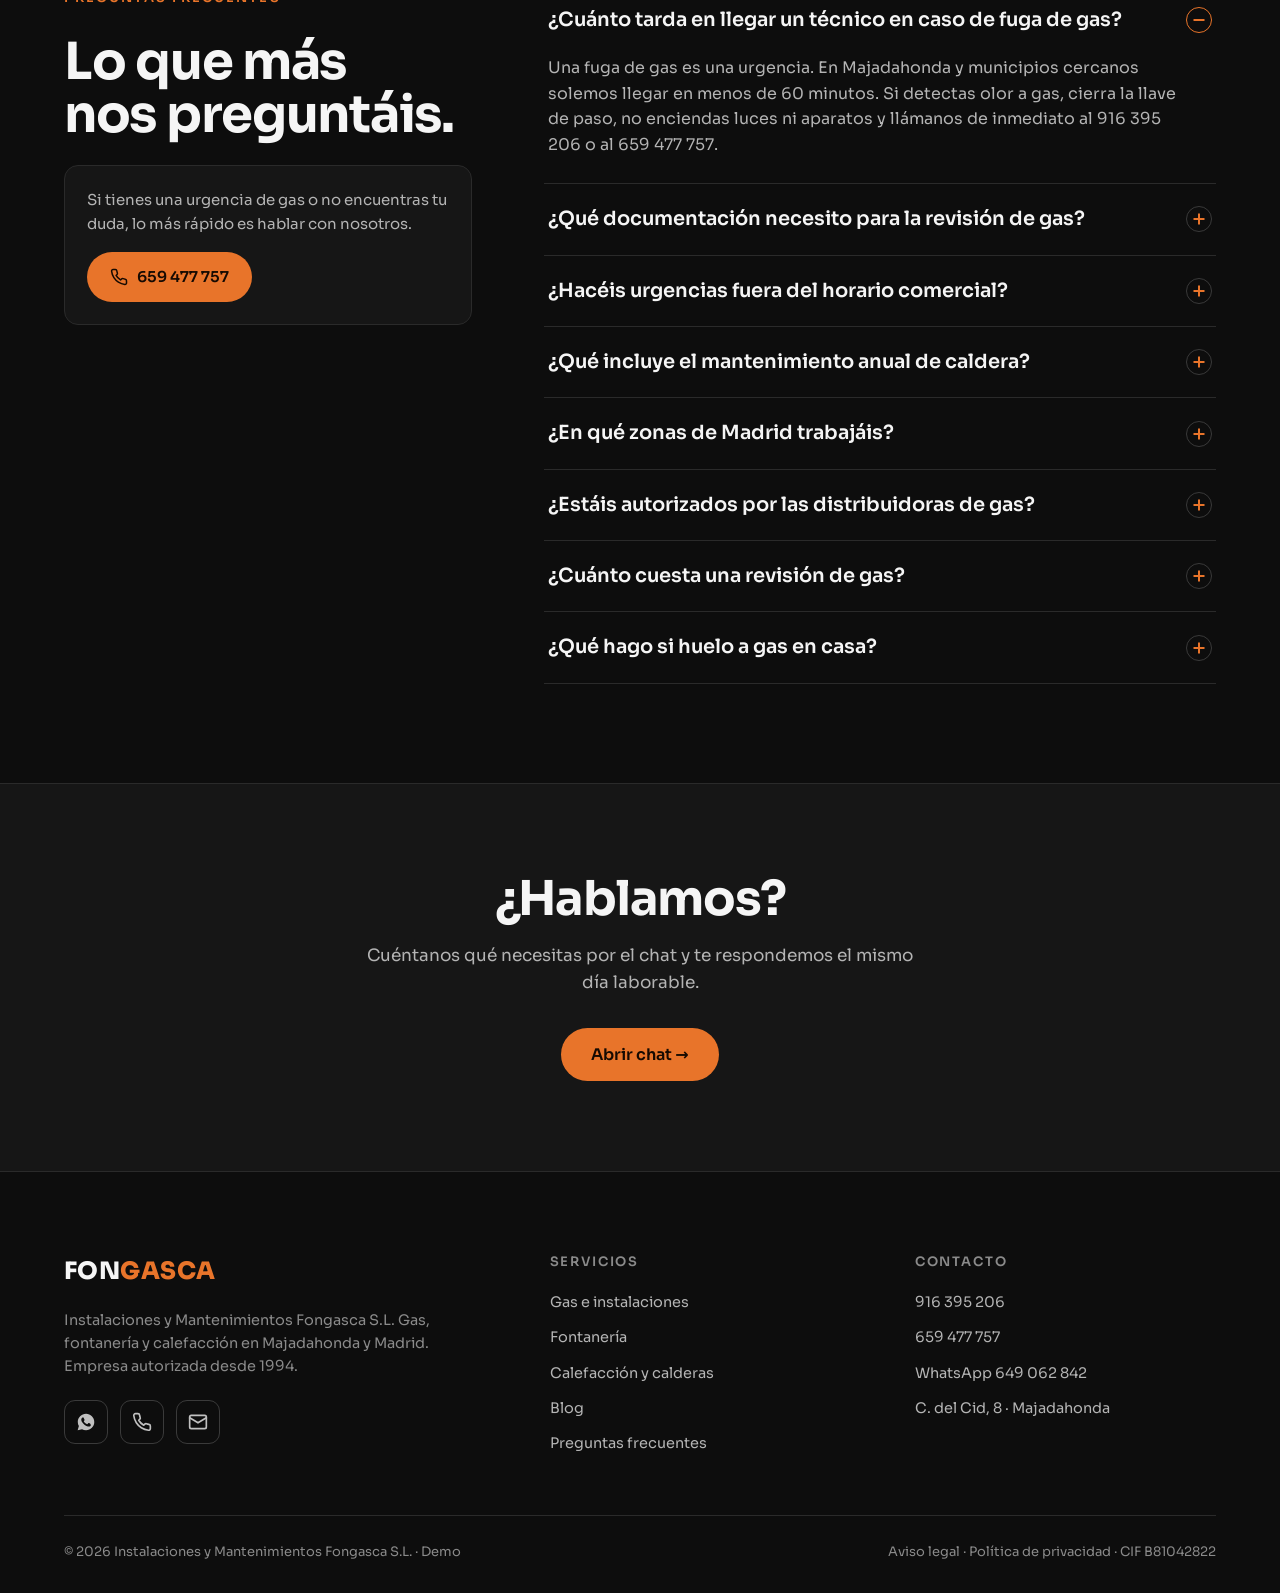
==== commit 1fd97709: "fix: alternancia editorial de servicios y anclaje del menú móvil Backport de los dos arreglos ya apl" ====
--- a/index.html
+++ b/index.html
@@ -355,7 +355,8 @@
   border-top:1px solid var(--line);
 }
 .svc:first-child{border-top:none;padding-top:0}
-.svc:nth-child(even) .svc-visual{order:2}
+/* Las tarjetas pares llevan el visual primero en el HTML: en escritorio eso
+   alterna izquierda/derecha; en movil el texto siempre va delante. */
 .svc-index{display:flex;align-items:baseline;gap:16px;margin-bottom:18px}
 .svc-index .num{font-size:14px;font-weight:700;color:var(--fire);letter-spacing:.1em}
 .svc-index .tag{font-size:12.5px;font-weight:600;letter-spacing:.14em;text-transform:uppercase;color:var(--ink-faint)}
@@ -475,7 +476,7 @@
   .hero-stats{grid-template-columns:repeat(3,1fr)}
   .hero-stat{padding:16px}
   .svc{grid-template-columns:1fr;gap:24px}
-  .svc:nth-child(even) .svc-visual{order:0}
+  .svc-visual{order:2}
   .faq-wrap{grid-template-columns:1fr}
   .faq-aside{position:static}
   .footer-grid{grid-template-columns:1fr 1fr}
@@ -483,6 +484,8 @@
 }
 @media (max-width:600px){
   .header-inner{height:64px}
+  /* La cabecera baja a 64px: el desplegable tiene que anclarse ahi, no en 74px */
+  .nav.open{top:64px}
   .site-header{}
   .brand img{height:44px}
   .hero{min-height:auto;padding-top:20px}
